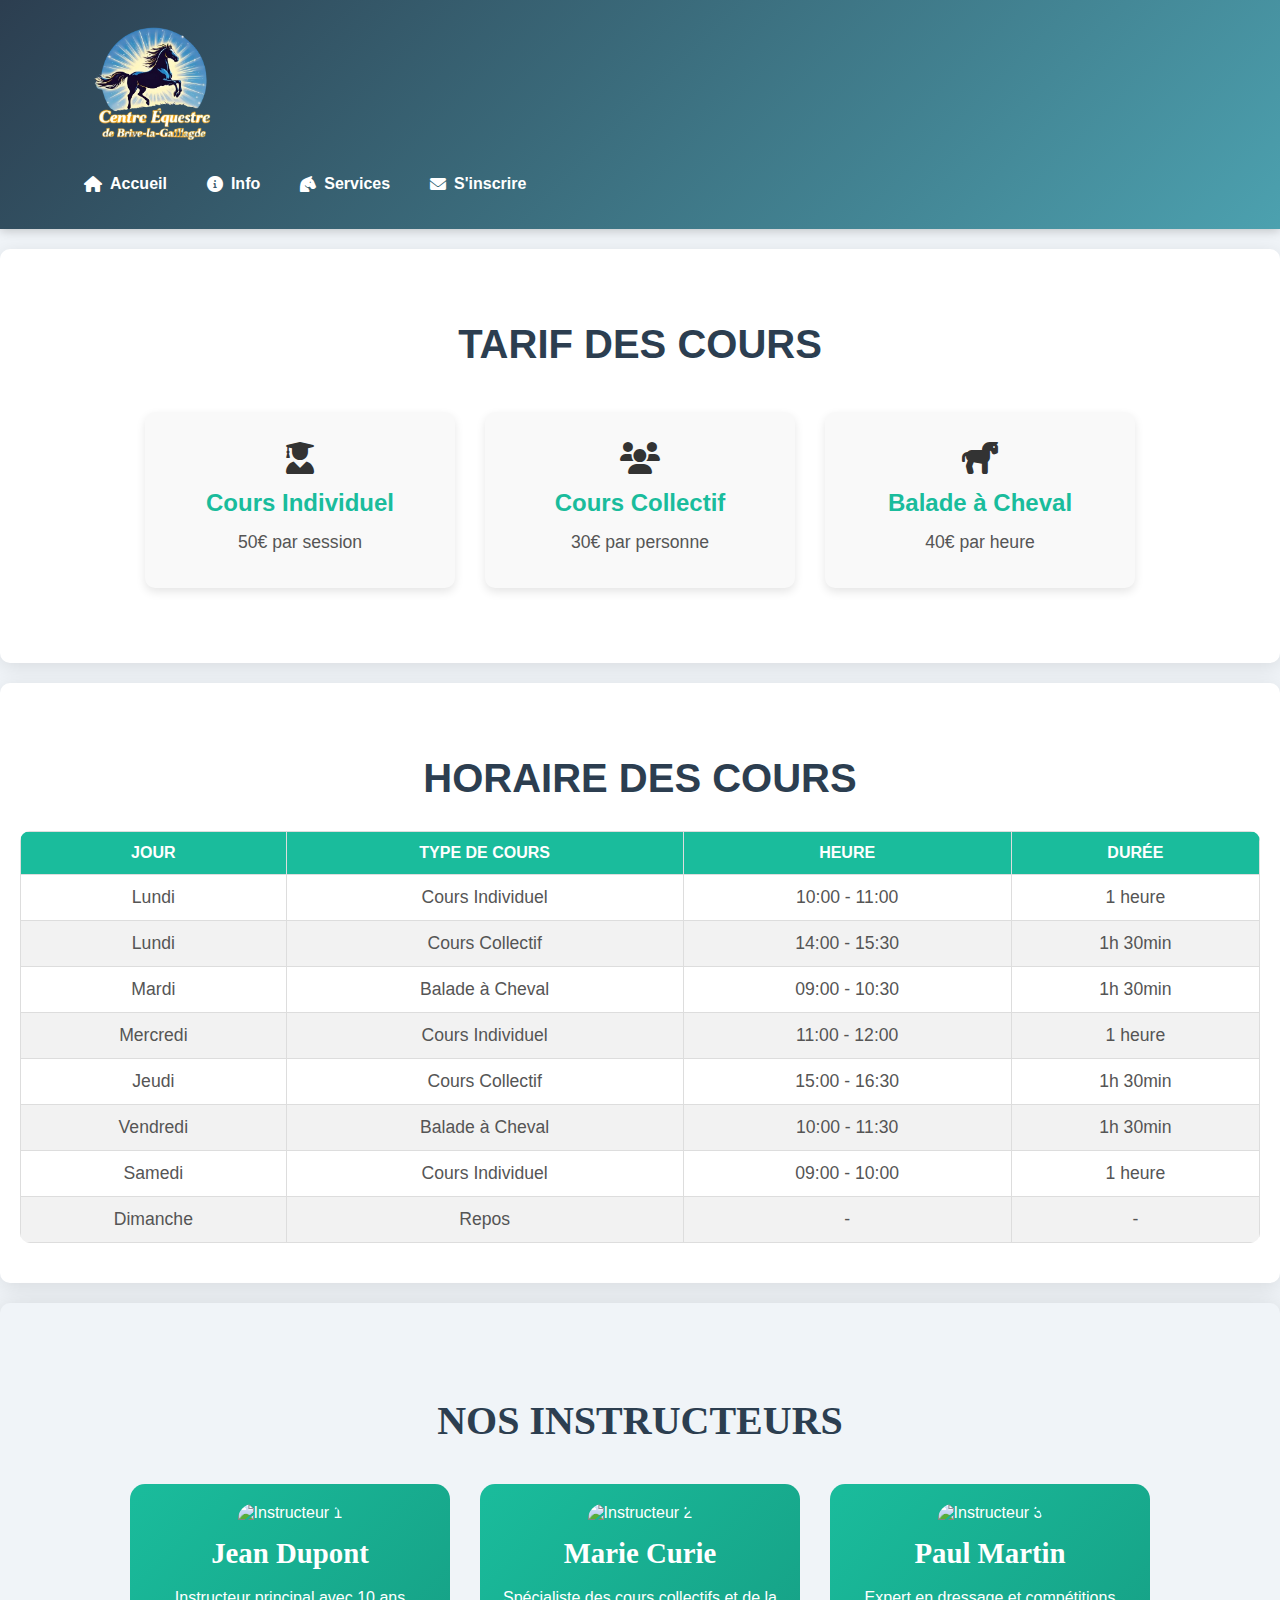
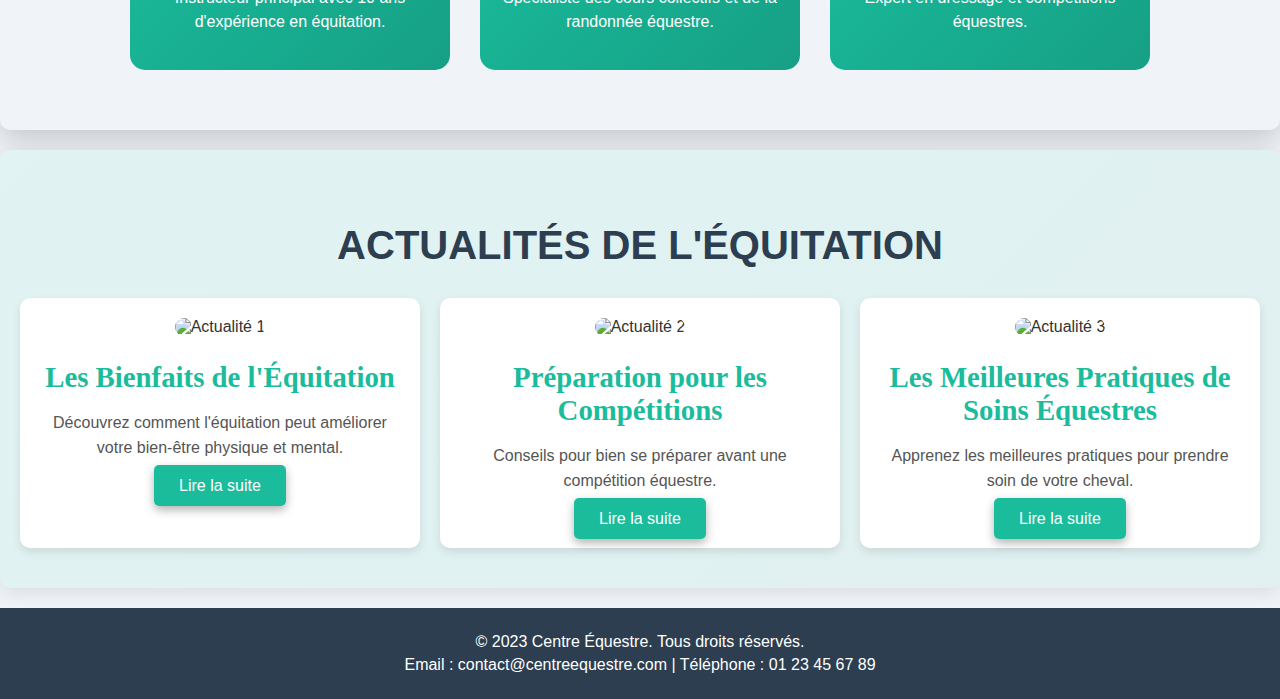
==== pages-front/info/info.html @ 0298dc66 "Add files via upload" ====
<!DOCTYPE html>
<html lang="fr">
<head>
    <meta charset="UTF-8">
    <meta name="viewport" content="width=device-width, initial-scale=1.0">
    <title>Informations - Centre Équestre</title>
    <link rel="stylesheet" href="../../css/style-front.css">
    <link rel="stylesheet" href="https://cdnjs.cloudflare.com/ajax/libs/font-awesome/6.0.0-beta3/css/all.min.css">
</head>
<body>
    <header>
        <div class="container">
            <img src="../images-front/93863d47-8a92-4b31-b3c8-8f9891f6792a-removebg-preview.png" alt="Logo du Centre Équestre" class="logo">
            <nav>
                <ul>
                    <li><a href="../../index.html"><i class="fas fa-home"></i> Accueil</a></li>
                    <li><a href="info.html"><i class="fas fa-info-circle"></i> Info</a></li>
                    <li><a href="../pages/services.html"><i class="fas fa-horse-head"></i> Services</a></li>
                    <li><a href="../s'inscrire.html"><i class="fas fa-envelope"></i> S'inscrire</a></li>
                </ul>
            </nav>
        </div>
    </header>

    <main>
        

        <section class="pricing">
            <h2>Tarif des Cours</h2>
            <div class="pricing-table">
                <div class="pricing-item">
                    <i class="fas fa-user-graduate fa-2x"></i>
                    <h4>Cours Individuel</h4>
                    <p>50€ par session</p>
                </div>
                <div class="pricing-item">
                    <i class="fas fa-users fa-2x"></i>
                    <h4>Cours Collectif</h4>
                    <p>30€ par personne</p>
                </div>
                <div class="pricing-item">
                    <i class="fas fa-horse fa-2x"></i>
                    <h4>Balade à Cheval</h4>
                    <p>40€ par heure</p>
                </div>
            </div>
        </section>

        <section class="schedule">
            <h2>Horaire des Cours</h2>
            <table class="schedule-table">
                <thead>
                    <tr>
                        <th>Jour</th>
                        <th>Type de Cours</th>
                        <th>Heure</th>
                        <th>Durée</th>
                    </tr>
                </thead>
                <tbody>
                    <tr>
                        <td>Lundi</td>
                        <td>Cours Individuel</td>
                        <td>10:00 - 11:00</td>
                        <td>1 heure</td>
                    </tr>
                    <tr>
                        <td>Lundi</td>
                        <td>Cours Collectif</td>
                        <td>14:00 - 15:30</td>
                        <td>1h 30min</td>
                    </tr>
                    <tr>
                        <td>Mardi</td>
                        <td>Balade à Cheval</td>
                        <td>09:00 - 10:30</td>
                        <td>1h 30min</td>
                    </tr>
                    <tr>
                        <td>Mercredi</td>
                        <td>Cours Individuel</td>
                        <td>11:00 - 12:00</td>
                        <td>1 heure</td>
                    </tr>
                    <tr>
                        <td>Jeudi</td>
                        <td>Cours Collectif</td>
                        <td>15:00 - 16:30</td>
                        <td>1h 30min</td>
                    </tr>
                    <tr>
                        <td>Vendredi</td>
                        <td>Balade à Cheval</td>
                        <td>10:00 - 11:30</td>
                        <td>1h 30min</td>
                    </tr>
                    <tr>
                        <td>Samedi</td>
                        <td>Cours Individuel</td>
                        <td>09:00 - 10:00</td>
                        <td>1 heure</td>
                    </tr>
                    <tr>
                        <td>Dimanche</td>
                        <td>Repos</td>
                        <td>-</td>
                        <td>-</td>
                    </tr>
                </tbody>
            </table>
        </section>

        <section class="instructors">
            <h2>Nos Instructeurs</h2>
            <div class="instructor-cards">
                <div class="instructor-card">
                    <img src="../images-front/instructeur1.jpg" alt="Instructeur 1" class="instructor-image">
                    <h3>Jean Dupont</h3>
                    <p>Instructeur principal avec 10 ans d'expérience en équitation.</p>
                </div>
                <div class="instructor-card">
                    <img src="../images-front/instructeur2.jpg" alt="Instructeur 2" class="instructor-image">
                    <h3>Marie Curie</h3>
                    <p>Spécialiste des cours collectifs et de la randonnée équestre.</p>
                </div>
                <div class="instructor-card">
                    <img src="../images-front/instructeur3.jpg" alt="Instructeur 3" class="instructor-image">
                    <h3>Paul Martin</h3>
                    <p>Expert en dressage et compétitions équestres.</p>
                </div>
            </div>
        </section>

        <section class="blog">
            <h2>Actualités de l'Équitation</h2>
            <div class="blog-posts">
                <div class="blog-post">
                    <img src="../images-front/blog1.jpg" alt="Actualité 1" class="blog-image">
                    <h3>Les Bienfaits de l'Équitation</h3>
                    <p>Découvrez comment l'équitation peut améliorer votre bien-être physique et mental.</p>
                    <a href="#" class="btn">Lire la suite</a>
                </div>
                <div class="blog-post">
                    <img src="../images-front/blog2.jpg" alt="Actualité 2" class="blog-image">
                    <h3>Préparation pour les Compétitions</h3>
                    <p>Conseils pour bien se préparer avant une compétition équestre.</p>
                    <a href="#" class="btn">Lire la suite</a>
                </div>
                <div class="blog-post">
                    <img src="../images-front/blog3.jpg" alt="Actualité 3" class="blog-image">
                    <h3>Les Meilleures Pratiques de Soins Équestres</h3>
                    <p>Apprenez les meilleures pratiques pour prendre soin de votre cheval.</p>
                    <a href="#" class="btn">Lire la suite</a>
                </div>
            </div>
        </section>

    </main>

    <footer>
        <div class="container">
            <p>&copy; 2023 Centre Équestre. Tous droits réservés.</p>
            <p>Email : contact@centreequestre.com | Téléphone : 01 23 45 67 89</p>
        </div>
    </footer>
</body>
</html>
---- css/style-front.css ----
/* Style général */
body {
    font-family: 'Arial', sans-serif;
    margin: 0;
    padding: 0;
    background-color: #f0f4f8;
    color: #333;
    transition: background-color 0.3s ease;
}

.container {
    width: 90%;
    max-width: 1200px;
    margin: 0 auto;
}

/* En-tête */
header {
    background: linear-gradient(135deg, #2c3e50, #4ca1af);
    color: white;
    padding: 20px 0;
    box-shadow: 0 2px 10px rgba(0, 0, 0, 0.2);
    transition: background 0.3s ease;
}

.header-content {
    display: flex;
    justify-content: space-between;
    align-items: center;
}

.logo {
    width: 180px;
    transition: transform 0.3s;
}

.logo:hover {
    transform: scale(1.1);
}

nav ul {
    list-style: none;
    padding: 0;
    display: flex;
}

nav ul li {
    margin: 0 20px;
}

nav ul li a {
    color: white;
    text-decoration: none;
    font-weight: bold;
    transition: color 0.3s, transform 0.3s;
    display: flex;
    align-items: center;
}

nav ul li a i {
    margin-right: 8px;
}

nav ul li a:hover {
    color: #1abc9c;
    transform: scale(1.05);
}

/* Section Héros */
.hero {
    background: linear-gradient(135deg, rgba(44, 62, 80, 0.8), rgba(76, 160, 175, 0.8)), url('images/cheval1.jpg') no-repeat center center/cover;
    color: white;
    text-align: center;
    padding: 150px 20px;
    position: relative;
    border-bottom: 5px solid #1abc9c;
    animation: fadeIn 1s;
    overflow: hidden;
}

.hero-content {
    background: rgba(0, 0, 0, 0.7);
    padding: 40px;
    border-radius: 10px;
    max-width: 800px;
    margin: 0 auto;
    box-shadow: 0 4px 20px rgba(0, 0, 0, 0.5);
    position: relative;
    z-index: 1;
    transition: transform 0.3s;
}

.hero-content:hover {
    transform: scale(1.05);
}

.hero h1 {
    font-size: 4em;
    margin: 0 0 20px;
    animation: slideIn 0.5s;
    text-shadow: 2px 2px 4px rgba(0, 0, 0, 0.7);
    transition: color 0.3s;
}

.hero h1:hover {
    color: #ffeb3b;
}

.hero p {
    font-size: 1.5em;
    margin: 10px 0 20px;
    line-height: 1.6;
    text-shadow: 1px 1px 3px rgba(0, 0, 0, 0.5);
    transition: color 0.3s;
}

.hero p:hover {
    color: #ffeb3b;
}

.btn {
    background: #ffeb3b;
    color: #333;
    padding: 12px 25px;
    text-decoration: none;
    border-radius: 5px;
    transition: background 0.3s, transform 0.3s;
    font-size: 1.2em;
    box-shadow: 0 4px 10px rgba(0, 0, 0, 0.3);
}

.btn:hover {
    background: #fdd835;
    transform: scale(1.05);
    box-shadow: 0 6px 15px rgba(0, 0, 0, 0.4);
}

/* Section des fonctionnalités */
.features {
    padding: 60px 20px;
    text-align: center;
    background-color: #ffffff;
    border-radius: 10px;
    box-shadow: 0 4px 20px rgba(0, 0, 0, 0.1);
    margin: 20px 0;
    transition: transform 0.3s;
}

.features:hover {
    transform: scale(1.02);
}

.features h2 {
    margin-bottom: 30px;
    font-size: 2.5em;
    color: #2c3e50;
    text-transform: uppercase;
}

.feature {
    background: #f1f1f1;
    border-radius: 10px;
    padding: 30px;
    margin: 15px;
    box-shadow: 0 4px 20px rgba(0, 0, 0, 0.1);
    display: inline-block;
    width: calc(33% - 40px);
    transition: transform 0.3s, box-shadow 0.3s, background-color 0.3s;
    position: relative;
}

.feature i {
    color: #1abc9c;
    margin-bottom: 15px;
    font-size: 3em;
}

.feature:hover {
    transform: translateY(-10px);
    box-shadow: 0 8px 30px rgba(0, 0, 0, 0.2);
    background-color: #e0f7fa;
}

.feature h3 {
    margin-top: 0;
    color: #1abc9c;
    transition: color 0.3s;
}

.feature:hover h3 {
    color: #00796b;
}

.feature p {
    margin: 10px 0 0;
    color: #555;
    font-size: 1.1em;
    transition: color 0.3s;
}

.feature:hover p {
    color: #333;
}

/* Section des témoignages */
.testimonials {
    background: #e9f1f7;
    padding: 60px 20px;
    text-align: center;
}

.testimonials h2 {
    margin-bottom: 30px;
    font-size: 2.5em;
}

.testimonial {
    margin: 20px 0;
    font-style: italic;
    transition: transform 0.3s;
}

.testimonial:hover {
    transform: scale(1.05);
}

/* Section galerie */
.gallery {
    padding: 60px 20px; /* Espacement autour de la section */
    background-color: #f0e5d8; /* Fond beige clair pour la section */
    border-radius: 15px; /* Coins arrondis */
    box-shadow: 0 8px 30px rgba(0, 0, 0, 0.3); /* Ombre plus marquée pour donner de la profondeur */
    margin: 20px 0; /* Marge en haut et en bas */
    text-align: center; /* Centrer le texte */
    position: relative; /* Position relative pour les éléments internes */
    overflow: hidden; /* Pour masquer les débordements */
}

.gallery h2 {
    margin-bottom: 30px; /* Espacement sous le titre */
    font-size: 3em; /* Taille du titre */
    color: #8e4b3a; /* Couleur du titre */
    text-transform: uppercase; /* Mettre en majuscules */
    font-family: 'Georgia', serif; /* Police serif pour un style élégant */
    position: relative; /* Position relative pour l'animation */
    z-index: 1; /* Placer le titre au-dessus de l'élément de fond */
    text-shadow: 2px 2px 4px rgba(0, 0, 0, 0.2); /* Ombre pour le texte */
}

.gallery-container {
    display: grid; /* Utiliser une grille pour aligner les images */
    grid-template-columns: repeat(auto-fill, minmax(250px, 1fr)); /* Grille responsive */
    gap: 20px; /* Espacement entre les images */
    z-index: 1; /* Placer les images au-dessus de l'élément de fond */
}

.gallery-item {
    position: relative; /* Position relative pour les éléments internes */
    overflow: hidden; /* Pour masquer les débordements */
    border-radius: 10px; /* Coins arrondis */
    transition: transform 0.3s, box-shadow 0.3s; /* Transition pour l'effet de survol */
}

.gallery-item img {
    width: 100%; /* Largeur de l'image */
    height: auto; /* Hauteur automatique pour garder les proportions */
    border-radius: 10px; /* Coins arrondis pour l'image */
    transition: transform 0.3s; /* Transition pour l'effet de survol */
}

.gallery-item:hover {
    transform: scale(1.05); /* Effet de zoom au survol */
    box-shadow: 0 8px 30px rgba(0, 0, 0, 0.3); /* Ombre plus marquée au survol */
}

.gallery-item:hover img {
    transform: scale(1.1); /* Légère augmentation de la taille de l'image au survol */
}

/* Ajout d'un effet de filtre sur les images */
.gallery-item::before {
    content: ''; /* Créer un élément avant */
    position: absolute; /* Positionner l'élément */
    top: 0; /* Alignement en haut */
    left: 0; /* Alignement à gauche */
    right: 0; /* Alignement à droite */
    bottom: 0; /* Alignement en bas */
    background: rgba(142, 75, 58, 0.5); /* Couleur semi-transparente pour un effet de filtre */
    opacity: 0; /* Opacité initiale */
    transition: opacity 0.3s; /* Transition pour l'effet de survol */
}

.gallery-item:hover::before {
    opacity: 1; /* Rendre l'élément visible au survol */
}

/* Pied de page */
footer {
    background: #2c3e50;
    color: white;
    text-align: center;
    padding: 15px 0;
    position: relative;
    bottom: 0;
    width: 100%;
}

footer p {
    margin: 5px 0; /* Espacement autour des paragraphes */
}

/* Animations */
@keyframes fadeIn {
    from {
        opacity: 0;
    }
    to {
        opacity: 1;
    }
}

@keyframes slideIn {
    from {
        transform: translateY(-20px);
        opacity: 0;
    }
    to {
        transform: translateY(0);
        opacity: 1;
    }
}

/* Section À Propos de Nous */
.about {
    background-color: #ffffff; /* Fond blanc pour la section */
    padding: 60px 20px; /* Espacement autour de la section */
    border-radius: 10px; /* Coins arrondis */
    box-shadow: 0 4px 20px rgba(0, 0, 0, 0.1); /* Ombre pour donner de la profondeur */
    text-align: center; /* Centrer le texte */
    margin: 20px 0; /* Marge en haut et en bas */
}

.about h2 {
    margin-bottom: 20px; /* Espacement sous le titre */
    font-size: 2.5em; /* Taille du titre */
    color: #2c3e50; /* Couleur du titre */
}

.about p {
    font-size: 1.2em; /* Taille de la police pour le texte */
    line-height: 1.6; /* Hauteur de ligne pour une meilleure lisibilité */
    color: #555; /* Couleur du texte */
    max-width: 800px; /* Largeur maximale pour le texte */
    margin: 0 auto; /* Centrer le texte */
}

/* Section Notre Équipe */
.team {
    padding: 60px 20px; /* Espacement autour de la section */
    background-color: #ffffff; /* Fond blanc pour la section */
    border-radius: 10px; /* Coins arrondis */
    box-shadow: 0 4px 20px rgba(0, 0, 0, 0.1); /* Ombre pour donner de la profondeur */
    margin: 20px 0; /* Marge en haut et en bas */
}

.team h2 {
    margin-bottom: 30px; /* Espacement sous le titre */
    font-size: 2.5em; /* Taille du titre */
    color: #2c3e50; /* Couleur du titre */
    text-align: center; /* Centrer le titre */
}

.team-container {
    display: flex; /* Utiliser flexbox pour aligner les membres de l'équipe */
    justify-content: center; /* Centrer les membres */
    flex-wrap: wrap; /* Permettre aux éléments de passer à la ligne */
}

.team-member {
    background: #f9f9f9; /* Fond gris clair pour chaque membre */
    border-radius: 10px; /* Coins arrondis */
    padding: 20px; /* Espacement interne */
    margin: 15px; /* Marge entre les membres */
    box-shadow: 0 4px 10px rgba(0, 0, 0, 0.1); /* Ombre pour donner de la profondeur */
    width: 250px; /* Largeur fixe pour les membres */
    text-align: center; /* Centrer le texte */
    transition: transform 0.3s, box-shadow 0.3s; /* Transition pour l'effet de survol */
    position: relative; /* Position relative pour l'animation */
}

.team-member:hover {
    transform: translateY(-5px); /* Effet de levée au survol */
    box-shadow: 0 6px 20px rgba(0, 0, 0, 0.2); /* Ombre plus marquée au survol */
}

.team-member img {
    border-radius: 50%; /* Rendre l'image ronde */
    width: 100px; /* Largeur de l'image */
    height: 100px; /* Hauteur de l'image */
    object-fit: cover; /* Couvrir l'espace sans déformer l'image */
    margin-bottom: 15px; /* Espacement sous l'image */
}

.team-member h3 {
    color: #1abc9c; /* Couleur du nom */
    margin: 10px 0; /* Espacement autour du nom */
}

.team-member p {
    color: #555; /* Couleur du texte */
    font-size: 1em; /* Taille du texte */
}

/* Animation pour l'apparition des membres de l'équipe */
@keyframes fadeIn {
    from {
        opacity: 0;
        transform: translateY(20px);
    }
    to {
        opacity: 1;
        transform: translateY(0);
    }
}

.team-member {
    animation: fadeIn 0.5s ease forwards; /* Animation d'apparition */
}

/* Ajout d'une section pour les compétences */
.team-member .skills {
    margin-top: 10px; /* Espacement au-dessus des compétences */
    font-size: 0.9em; /* Taille de la police pour les compétences */
    color: #ffffff; /* Couleur des compétences */
    background: rgba(0, 0, 0, 0.5); /* Fond semi-transparent */
    padding: 10px; /* Espacement interne */
    border-radius: 5px; /* Coins arrondis */
    display: flex; /* Utiliser flexbox pour aligner les compétences */
    justify-content: center; /* Centrer les compétences */
    flex-wrap: wrap; /* Permettre aux compétences de passer à la ligne */
}

.skill {
    background: #1abc9c; /* Couleur de fond pour chaque compétence */
    color: white; /* Couleur du texte */
    border-radius: 5px; /* Coins arrondis */
    padding: 5px 10px; /* Espacement interne */
    margin: 5px; /* Marge entre les compétences */
    font-size: 0.8em; /* Taille de la police pour les compétences */
    transition: transform 0.3s; /* Transition pour l'effet de survol */
}

.skill:hover {
    transform: scale(1.1); /* Effet de zoom au survol des compétences */
}

/* Section Informations */
.info {
    padding: 40px 20px; /* Espacement autour de la section */
    background-color: #ffffff; /* Fond blanc pour la section */
    border-radius: 10px; /* Coins arrondis */
    box-shadow: 0 4px 20px rgba(0, 0, 0, 0.1); /* Ombre pour donner de la profondeur */
    margin: 20px 0; /* Marge en haut et en bas */
    text-align: left; /* Alignement à gauche pour le texte */
    transition: transform 0.3s; /* Transition pour l'effet de survol */
}

.info:hover {
    transform: scale(1.02); /* Légère augmentation de la taille au survol */
}

.info h2 {
    margin-bottom: 20px; /* Espacement sous le titre */
    font-size: 2.5em; /* Taille du titre */
    color: #2c3e50; /* Couleur du titre */
    text-transform: uppercase; /* Mettre en majuscules */
    position: relative; /* Position relative pour l'animation */
    animation: fadeIn 0.5s ease; /* Animation d'apparition */
}

.info p {
    margin-bottom: 15px; /* Espacement sous chaque paragraphe */
    line-height: 1.6; /* Hauteur de ligne pour une meilleure lisibilité */
    color: #555; /* Couleur du texte */
    transition: color 0.3s; /* Transition pour la couleur */
}

.info p:hover {
    color: #1abc9c; /* Changer la couleur du texte au survol */
}

.info ul {
    list-style-type: disc; /* Type de liste */
    padding-left: 20px; /* Espacement à gauche */
}

.info ul li {
    margin-bottom: 10px; /* Espacement sous chaque élément de la liste */
    transition: transform 0.3s; /* Transition pour l'effet de survol */
}

.info ul li:hover {
    transform: translateX(5px); /* Légère translation à droite au survol */
}

/* Animation pour l'apparition des éléments */
@keyframes fadeIn {
    from {
        opacity: 0;
        transform: translateY(20px);
    }
    to {
        opacity: 1;
        transform: translateY(0);
    }
}

/* Liste des services */
.info ul {
    list-style-type: disc; /* Style de liste */
    margin-left: 20px; /* Marge à gauche pour la liste */
}

.info ul li {
    margin: 10px 0; /* Espacement entre les éléments de la liste */
    font-size: 1.1em; /* Taille du texte */
    color: #333; /* Couleur du texte */
}

.info blockquote {
    background: #f9f9f9; /* Fond gris clair pour les citations */
    border-left: 5px solid #1abc9c; /* Bordure à gauche */
    padding: 10px 20px; /* Espacement interne */
    margin: 20px 0; /* Marge autour des citations */
    font-style: italic; /* Italique pour les citations */
    color: #666; /* Couleur du texte des citations */
}

.pricing-table {
    display: flex; /* Utiliser flexbox pour aligner les éléments */
    justify-content: center; /* Centrer les éléments */
    flex-wrap: wrap; /* Permettre aux éléments de passer à la ligne */
    margin: 20px 0; /* Marge autour de la table de prix */
}

.pricing-item {
    background: #f1f1f1; /* Fond gris clair pour chaque élément */
    border-radius: 10px; /* Coins arrondis */
    padding: 20px; /* Espacement interne */
    margin: 15px; /* Marge entre les éléments */
    box-shadow: 0 4px 10px rgba(0, 0, 0, 0.1); /* Ombre pour donner de la profondeur */
    width: 250px; /* Largeur fixe pour les éléments */
    text-align: center; /* Centrer le texte */
    transition: transform 0.3s; /* Transition pour l'effet de survol */
}

.pricing-item:hover {
    transform: translateY(-5px); /* Effet de levée au survol */
}

.pricing-item h4 {
    margin: 0; /* Pas de marge pour le titre */
    color: #2c3e50; /* Couleur du titre */
}

.pricing-item p {
    margin: 5px 0; /* Espacement autour des paragraphes */
    color: #555; /* Couleur du texte */
}

/* Styles pour le carrousel */
.carousel {
    position: relative;
    max-width: 100%; /* Largeur maximale */
    margin: 0 auto; /* Centrer le carrousel */
    overflow: hidden; /* Cacher les débordements */
    border-radius: 10px; /* Coins arrondis pour le carrousel */
    box-shadow: 0 4px 20px rgba(0, 0, 0, 0.2); /* Ombre pour donner de la profondeur */
    transition: box-shadow 0.3s; /* Transition pour l'ombre */
    height: 500px; /* Hauteur augmentée pour le carrousel */
}

.carousel:hover {
    box-shadow: 0 8px 30px rgba(0, 0, 0, 0.4); /* Ombre plus marquée au survol */
}

.carousel-images {
    display: flex; /* Utiliser flexbox pour aligner les images */
    transition: transform 0.5s ease; /* Transition pour le mouvement */
}

.carousel-image {
    min-width: 100%; /* Chaque image prend toute la largeur du carrousel */
    height: 100%; /* Hauteur fixe pour les images */
    object-fit: cover; /* Couvrir l'espace sans déformer l'image */
    border-radius: 10px; /* Coins arrondis pour les images */
    filter: brightness(0.9); /* Légère réduction de la luminosité */
    transition: filter 0.3s; /* Transition pour l'effet de survol */
}

.carousel-image:hover {
    filter: brightness(1); /* Rendre l'image plus lumineuse au survol */
}

.carousel-button {
    position: absolute; /* Positionner les boutons */
    top: 50%; /* Centrer verticalement */
    transform: translateY(-50%); /* Ajuster la position */
    background-color: rgba(255, 255, 255, 0.8); /* Fond semi-transparent */
    border: none; /* Pas de bordure */
    padding: 10px; /* Espacement interne */
    cursor: pointer; /* Curseur pointer */
    border-radius: 5px; /* Coins arrondis */
    box-shadow: 0 2px 5px rgba(0, 0, 0, 0.2); /* Ombre pour donner de la profondeur */
    transition: background-color 0.3s, transform 0.3s; /* Transition pour le survol */
}

.carousel-button:hover {
    background-color: rgba(255, 255, 255, 1); /* Changer le fond au survol */
    transform: scale(1.1); /* Agrandir le bouton au survol */
}

.prev {
    left: 10px; /* Positionner à gauche */
}

.next {
    right: 10px; /* Positionner à droite */
}

/* Styles pour la section des types de cours */
.types-cours {
    padding: 60px 20px; /* Espacement autour de la section */
    background-color: #ffffff; /* Fond blanc pour la section */
    border-radius: 10px; /* Coins arrondis */
    box-shadow: 0 4px 20px rgba(0, 0, 0, 0.1); /* Ombre pour donner de la profondeur */
    margin: 20px 0; /* Marge en haut et en bas */
}

.types-cours h3 {
    margin-top: 0; /* Pas d'espacement au-dessus du sous-titre */
    font-size: 2.5em; /* Taille des sous-titres */
    color: #2c3e50; /* Couleur des sous-titres */
    text-align: center; /* Centrer le sous-titre */
    text-transform: uppercase; /* Mettre en majuscules */
    margin-bottom: 30px; /* Espacement sous le sous-titre */
}

.types-cours p {
    text-align: center; /* Centrer le texte */
    font-size: 1.2em; /* Taille du texte */
    color: #555; /* Couleur du texte */
    margin-bottom: 30px; /* Espacement sous le paragraphe */
}

.types-cours ul {
    display: grid; /* Utiliser une grille pour les éléments */
    grid-template-columns: repeat(auto-fill, minmax(300px, 1fr)); /* Grille responsive */
    list-style-type: none; /* Pas de puces pour la liste */
    padding: 0; /* Pas de padding */
    gap: 20px; /* Espacement entre les éléments */
}

.types-cours li {
    background: #1abc9c; /* Couleur de fond pour chaque élément */
    color: white; /* Couleur du texte */
    border-radius: 10px; /* Coins arrondis */
    padding: 20px; /* Espacement interne */
    box-shadow: 0 4px 15px rgba(0, 0, 0, 0.2); /* Ombre pour donner de la profondeur */
    transition: transform 0.3s, box-shadow 0.3s; /* Transition pour l'effet de survol */
    text-align: center; /* Centrer le texte */
    position: relative; /* Position relative pour les éléments enfants */
    overflow: hidden; /* Pour cacher les éléments qui débordent */
}

.types-cours li:hover {
    transform: translateY(-5px); /* Effet de levée au survol */
    box-shadow: 0 6px 25px rgba(0, 0, 0, 0.3); /* Ombre plus marquée au survol */
}

.types-cours li::before {
    content: ''; /* Ajout d'un pseudo-élément pour l'icône */
    position: absolute; /* Positionner l'icône */
    top: 20px; /* Positionner au-dessus de l'élément */
    left: 50%; /* Centrer horizontalement */
    transform: translateX(-50%); /* Ajuster la position */
    width: 60px; /* Largeur de l'ic��ne */
    height: 60px; /* Hauteur de l'icône */
    background: url('path/to/icon.png') no-repeat center center; /* Remplacer par l'URL de l'icône */
    background-size: contain; /* Ajuster la taille de l'icône */
}

.types-cours strong {
    font-size: 1.8em; /* Taille du texte fort */
    display: block; /* Afficher en bloc pour un espacement */
    margin-bottom: 10px; /* Espacement sous le titre */
}

.types-cours li p {
    margin: 10px 0 0; /* Espacement autour des paragraphes */
    color: #f9f9f9; /* Couleur du texte */
    font-size: 1.1em; /* Taille du texte */
}

/* Animation pour les éléments de la liste */
@keyframes fadeIn {
    from {
        opacity: 0;
        transform: translateY(20px);
    }
    to {
        opacity: 1;
        transform: translateY(0);
    }
}

.types-cours li {
    animation: fadeIn 0.5s ease forwards; /* Animation d'apparition */
}

/* Footer */
footer {
    background-color: #2c3e50; /* Couleur de fond du footer */
    color: white; /* Couleur du texte */
    text-align: center; /* Centrer le texte */
    padding: 20px 0; /* Espacement interne */
    margin-top: 20px; /* Marge en haut */
}

footer p {
    margin: 5px 0; /* Espacement autour des paragraphes */
}

/* Section Tarif des Cours */
.pricing {
    background-color: #ffffff; /* Fond blanc pour la section */
    padding: 40px 20px; /* Espacement autour de la section */
    border-radius: 10px; /* Coins arrondis */
    box-shadow: 0 4px 20px rgba(0, 0, 0, 0.1); /* Ombre pour donner de la profondeur */
    margin: 20px 0; /* Marge en haut et en bas */
    text-align: center; /* Centrer le texte */
    animation: fadeIn 0.5s ease; /* Animation d'apparition */
}

.pricing h2 {
    margin-bottom: 30px; /* Espacement sous le titre */
    font-size: 2.5em; /* Taille du titre */
    color: #2c3e50; /* Couleur du titre */
    text-transform: uppercase; /* Mettre en majuscules */
}

.pricing-table {
    display: flex; /* Utiliser flexbox pour aligner les éléments */
    justify-content: center; /* Centrer les éléments */
    flex-wrap: wrap; /* Permettre aux éléments de passer à la ligne */
}

.pricing-item {
    background: #f9f9f9; /* Fond gris clair pour chaque élément */
    border-radius: 10px; /* Coins arrondis */
    padding: 30px; /* Espacement interne */
    margin: 15px; /* Marge entre les éléments */
    box-shadow: 0 4px 10px rgba(0, 0, 0, 0.1); /* Ombre pour donner de la profondeur */
    width: 250px; /* Largeur fixe pour les éléments */
    text-align: center; /* Centrer le texte */
    transition: transform 0.3s, box-shadow 0.3s, background-color 0.3s; /* Transition pour l'effet de survol */
    position: relative; /* Position relative pour l'animation */
}

.pricing-item:hover {
    transform: translateY(-5px); /* Effet de levée au survol */
    box-shadow: 0 6px 20px rgba(0, 0, 0, 0.2); /* Ombre plus marquée au survol */
    background-color: #e0f7fa; /* Changer la couleur de fond au survol */
}

.pricing-item h4 {
    margin: 15px 0; /* Espacement autour du titre */
    color: #1abc9c; /* Couleur du titre */
    font-size: 1.5em; /* Taille du titre */
    transition: color 0.3s; /* Transition pour la couleur */
}

.pricing-item:hover h4 {
    color: #00796b; /* Changer la couleur du titre au survol */
}

.pricing-item p {
    margin: 5px 0; /* Espacement autour des paragraphes */
    color: #555; /* Couleur du texte */
    font-size: 1.1em; /* Taille du texte */
}

/* Animation pour la section de tarification */
@keyframes fadeIn {
    from {
        opacity: 0;
        transform: translateY(20px);
    }
    to {
        opacity: 1;
        transform: translateY(0);
    }
}

/* Section Horaire des Cours */
.schedule {
    padding: 40px 20px; /* Espacement autour de la section */
    background-color: #ffffff; /* Fond blanc pour la section */
    border-radius: 10px; /* Coins arrondis */
    box-shadow: 0 4px 20px rgba(0, 0, 0, 0.1); /* Ombre pour donner de la profondeur */
    margin: 20px 0; /* Marge en haut et en bas */
    text-align: center; /* Centrer le texte */
}

.schedule h2 {
    margin-bottom: 30px; /* Espacement sous le titre */
    font-size: 2.5em; /* Taille du titre */
    color: #2c3e50; /* Couleur du titre */
    text-transform: uppercase; /* Mettre en majuscules */
}

.schedule-table {
    width: 100%; /* Largeur de la table */
    border-collapse: collapse; /* Fusionner les bordures */
    margin: 0 auto; /* Centrer la table */
    border-radius: 10px; /* Coins arrondis pour la table */
    overflow: hidden; /* Pour masquer les coins arrondis */
}

.schedule-table th, .schedule-table td {
    border: 1px solid #ddd; /* Bordure des cellules */
    padding: 12px; /* Espacement interne */
    text-align: center; /* Centrer le texte */
    transition: background-color 0.3s; /* Transition pour la couleur de fond */
}

.schedule-table th {
    background-color: #1abc9c; /* Couleur de fond des en-têtes */
    color: white; /* Couleur du texte des en-têtes */
    font-weight: bold; /* Mettre en gras */
    text-transform: uppercase; /* Mettre en majuscules */
}

.schedule-table tr:nth-child(even) {
    background-color: #f2f2f2; /* Fond gris clair pour les lignes paires */
}

.schedule-table tr:hover {
    background-color: #e0f7fa; /* Changer la couleur de fond au survol */
    transform: scale(1.02); /* Légère augmentation de la taille au survol */
    transition: transform 0.3s; /* Transition pour l'effet de survol */
}

.schedule-table td {
    color: #555; /* Couleur du texte */
    font-size: 1.1em; /* Taille du texte */
}

/* Animation pour l'apparition de la table */
.schedule-table {
    animation: fadeIn 0.5s ease; /* Animation d'apparition */
}

@keyframes fadeIn {
    from {
        opacity: 0;
        transform: translateY(20px);
    }
    to {
        opacity: 1;
        transform: translateY(0);
    }
}

/* Section Instructeurs */
.instructors {
    padding: 60px 20px; /* Espacement autour de la section */
    background-color: #f0f4f8; /* Fond clair pour la section */
    border-radius: 10px; /* Coins arrondis */
    box-shadow: 0 8px 30px rgba(0, 0, 0, 0.2); /* Ombre plus marquée pour donner de la profondeur */
    margin: 20px 0; /* Marge en haut et en bas */
    text-align: center; /* Centrer le texte */
    position: relative; /* Position relative pour les éléments internes */
}

.instructors h2 {
    margin-bottom: 40px; /* Espacement sous le titre */
    font-size: 2.5em; /* Taille du titre */
    color: #2c3e50; /* Couleur du titre */
    text-transform: uppercase; /* Mettre en majuscules */
    font-family: 'Georgia', serif; /* Police serif pour un style élégant */
    position: relative; /* Position relative pour l'animation */
    z-index: 1; /* Placer le titre au-dessus de l'élément de fond */
}

.instructor-cards {
    display: flex; /* Utiliser flexbox pour aligner les cartes */
    justify-content: center; /* Centrer les cartes */
    flex-wrap: wrap; /* Permettre aux cartes de passer à la ligne */
    gap: 30px; /* Espacement entre les cartes */
}

.instructor-card {
    background: linear-gradient(135deg, #1abc9c, #16a085); /* Dégradé de couleur pour chaque carte */
    border-radius: 15px; /* Coins arrondis */
    padding: 20px; /* Espacement interne */
    width: 280px; /* Largeur fixe pour les cartes */
    text-align: center; /* Centrer le texte */
    transition: transform 0.3s, box-shadow 0.3s; /* Transition pour l'effet de survol */
    position: relative; /* Position relative pour les éléments internes */
    overflow: hidden; /* Pour masquer les débordements */
    color: white; /* Couleur du texte */
}

.instructor-card:hover {
    transform: translateY(-10px); /* Effet de levée au survol */
    box-shadow: 0 10px 40px rgba(0, 0, 0, 0.3); /* Ombre plus marquée au survol */
}

.instructor-image {
    width: 100%; /* Largeur de l'image */
    height: 200px; /* Hauteur fixe pour l'image */
    object-fit: cover; /* Couvrir l'espace sans déformer l'image */
    border-radius: 15px 15px 0 0; /* Coins arrondis en haut */
    transition: transform 0.3s; /* Transition pour l'effet de survol */
}

.instructor-image:hover {
    transform: scale(1.1); /* Légère augmentation de la taille au survol */
}

.instructor-card h3 {
    margin: 15px 0; /* Espacement autour du nom */
    font-size: 1.8em; /* Taille du nom */
    font-family: 'Georgia', serif; /* Police serif pour un style élégant */
    transition: color 0.3s; /* Transition pour la couleur */
}

.instructor-card p {
    font-size: 1em; /* Taille du texte */
    line-height: 1.5; /* Hauteur de ligne pour une meilleure lisibilité */
    transition: color 0.3s; /* Transition pour la couleur */
}

.instructor-card:hover h3 {
    color: #ffeb3b; /* Changer la couleur du nom au survol */
}

.instructor-card:hover p {
    color: #ffffff; /* Changer la couleur du texte au survol */
}

/* Animation pour l'apparition des éléments */
@keyframes fadeIn {
    from {
        opacity: 0;
        transform: translateY(20px);
    }
    to {
        opacity: 1;
        transform: translateY(0);
    }
}

/* Section Blog */
.blog {
    padding: 40px 20px; /* Espacement autour de la section */
    background-color: #f7f9fc; /* Fond gris clair pour la section */
    border-radius: 10px; /* Coins arrondis */
    box-shadow: 0 4px 20px rgba(0, 0, 0, 0.1); /* Ombre pour donner de la profondeur */
    margin: 20px 0; /* Marge en haut et en bas */
    text-align: center; /* Centrer le texte */
    position: relative; /* Position relative pour les éléments internes */
}

.blog::before {
    content: ""; /* Créer un élément avant */
    position: absolute; /* Positionner l'élément */
    top: 0; /* Alignement en haut */
    left: 0; /* Alignement à gauche */
    right: 0; /* Alignement à droite */
    height: 100%; /* Hauteur de la section */
    background: linear-gradient(135deg, #1abc9c, #16a085); /* Dégradé de couleur */
    opacity: 0.1; /* Opacité pour un effet subtil */
    border-radius: 10px; /* Coins arrondis */
    z-index: 0; /* Envoyer l'élément en arrière-plan */
}

.blog h2 {
    margin-bottom: 30px; /* Espacement sous le titre */
    font-size: 2.5em; /* Taille du titre */
    color: #2c3e50; /* Couleur du titre */
    text-transform: uppercase; /* Mettre en majuscules */
    position: relative; /* Position relative pour l'animation */
    z-index: 1; /* Placer le titre au-dessus de l'élément de fond */
}

.blog-posts {
    display: grid; /* Utiliser une grille pour aligner les articles */
    grid-template-columns: repeat(auto-fill, minmax(300px, 1fr)); /* Grille responsive */
    gap: 20px; /* Espacement entre les articles */
    z-index: 1; /* Placer les articles au-dessus de l'élément de fond */
}

.blog-post {
    background: white; /* Fond blanc pour chaque article */
    border-radius: 10px; /* Coins arrondis */
    padding: 20px; /* Espacement interne */
    box-shadow: 0 4px 10px rgba(0, 0, 0, 0.1); /* Ombre pour donner de la profondeur */
    transition: transform 0.3s, box-shadow 0.3s; /* Transition pour l'effet de survol */
    position: relative; /* Position relative pour les éléments internes */
}

.blog-post:hover {
    transform: translateY(-5px); /* Effet de levée au survol */
    box-shadow: 0 6px 20px rgba(0, 0, 0, 0.2); /* Ombre plus marquée au survol */
}

.blog-image {
    width: 100%; /* Largeur de l'image */
    height: auto; /* Hauteur automatique pour garder les proportions */
    border-radius: 10px; /* Coins arrondis pour l'image */
    margin-bottom: 15px; /* Espacement sous l'image */
}

.blog-post h3 {
    margin: 10px 0; /* Espacement autour du titre */
    color: #1abc9c; /* Couleur du titre */
    font-family: 'Georgia', serif; /* Police serif pour un style de blog */
    font-size: 1.8em; /* Taille du titre */
}

.blog-post p {
    color: #555; /* Couleur du texte */
    font-size: 1em; /* Taille du texte */
    line-height: 1.6; /* Hauteur de ligne pour une meilleure lisibilité */
}

.btn {
    background: #1abc9c; /* Couleur du bouton */
    color: white; /* Couleur du texte du bouton */
    padding: 12px 25px; /* Espacement interne */
    text-decoration: none; /* Pas de soulignement */
    border-radius: 5px; /* Coins arrondis */
    transition: background 0.3s, transform 0.3s; /* Transition pour l'effet de survol */
    font-size: 1em; /* Taille du texte */
    margin-top: 10px; /* Espacement au-dessus du bouton */
}

.btn:hover {
    background: #16a085; /* Couleur du bouton au survol */
    transform: scale(1.05); /* Légère augmentation de la taille au survol */
}
/* Section À Propos de Nous */
/* Section À Propos de Nous */
.about {
    background: linear-gradient(rgba(255, 255, 255, 0.8), rgba(255, 255, 255, 0.8)), url('../pages-front/images-front/unnamed.png') no-repeat center center/cover;
    padding: 60px 20px;
    border-radius: 10px;
    box-shadow: 0 4px 20px rgba(0, 0, 0, 0.1);
    text-align: center;
    margin: 20px 0;
    position: relative;
    overflow: hidden;
}

.about::before {
    content: '';
    position: absolute;
    top: 0;
    left: 0;
    right: 0;
    bottom: 0;
    background: rgba(0, 0, 0, 0.5);
    z-index: 1;
}

.about-content {
    position: relative;
    z-index: 2;
    max-width: 800px;
    margin: 0 auto;
    background: rgba(255, 255, 255, 0.9);
    padding: 40px;
    border-radius: 15px;
    box-shadow: 0 8px 30px rgba(0, 0, 0, 0.2);
    border: 2px solid #1abc9c;
    transition: transform 0.3s, box-shadow 0.3s;
}

.about-content:hover {
    transform: scale(1.02);
    box-shadow: 0 12px 40px rgba(0, 0, 0, 0.3);
}

.about h2 {
    margin-bottom: 20px;
    font-size: 2.5em;
    color: #2c3e50;
    text-transform: uppercase;
    animation: fadeIn 0.5s ease;
}

.about p {
    font-size: 1.2em;
    line-height: 1.6;
    color: #555;
    max-width: 800px;
    margin: 0 auto;
    animation: fadeIn 0.7s ease;
}

.about i {
    font-size: 3em;
    color: #1abc9c;
    margin-bottom: 20px;
    animation: fadeIn 0.5s ease;
}

@keyframes fadeIn {
    from {
        opacity: 0;
        transform: translateY(20px);
    }
    to {
        opacity: 1;
        transform: translateY(0);
    }
}

/* Ajout d'une animation de battement pour l'icône */
@keyframes pulse {
    0%, 100% {
        transform: scale(1);
    }
    50% {
        transform: scale(1.1);
    }
}

.about i {
    animation: pulse 2s infinite;
}
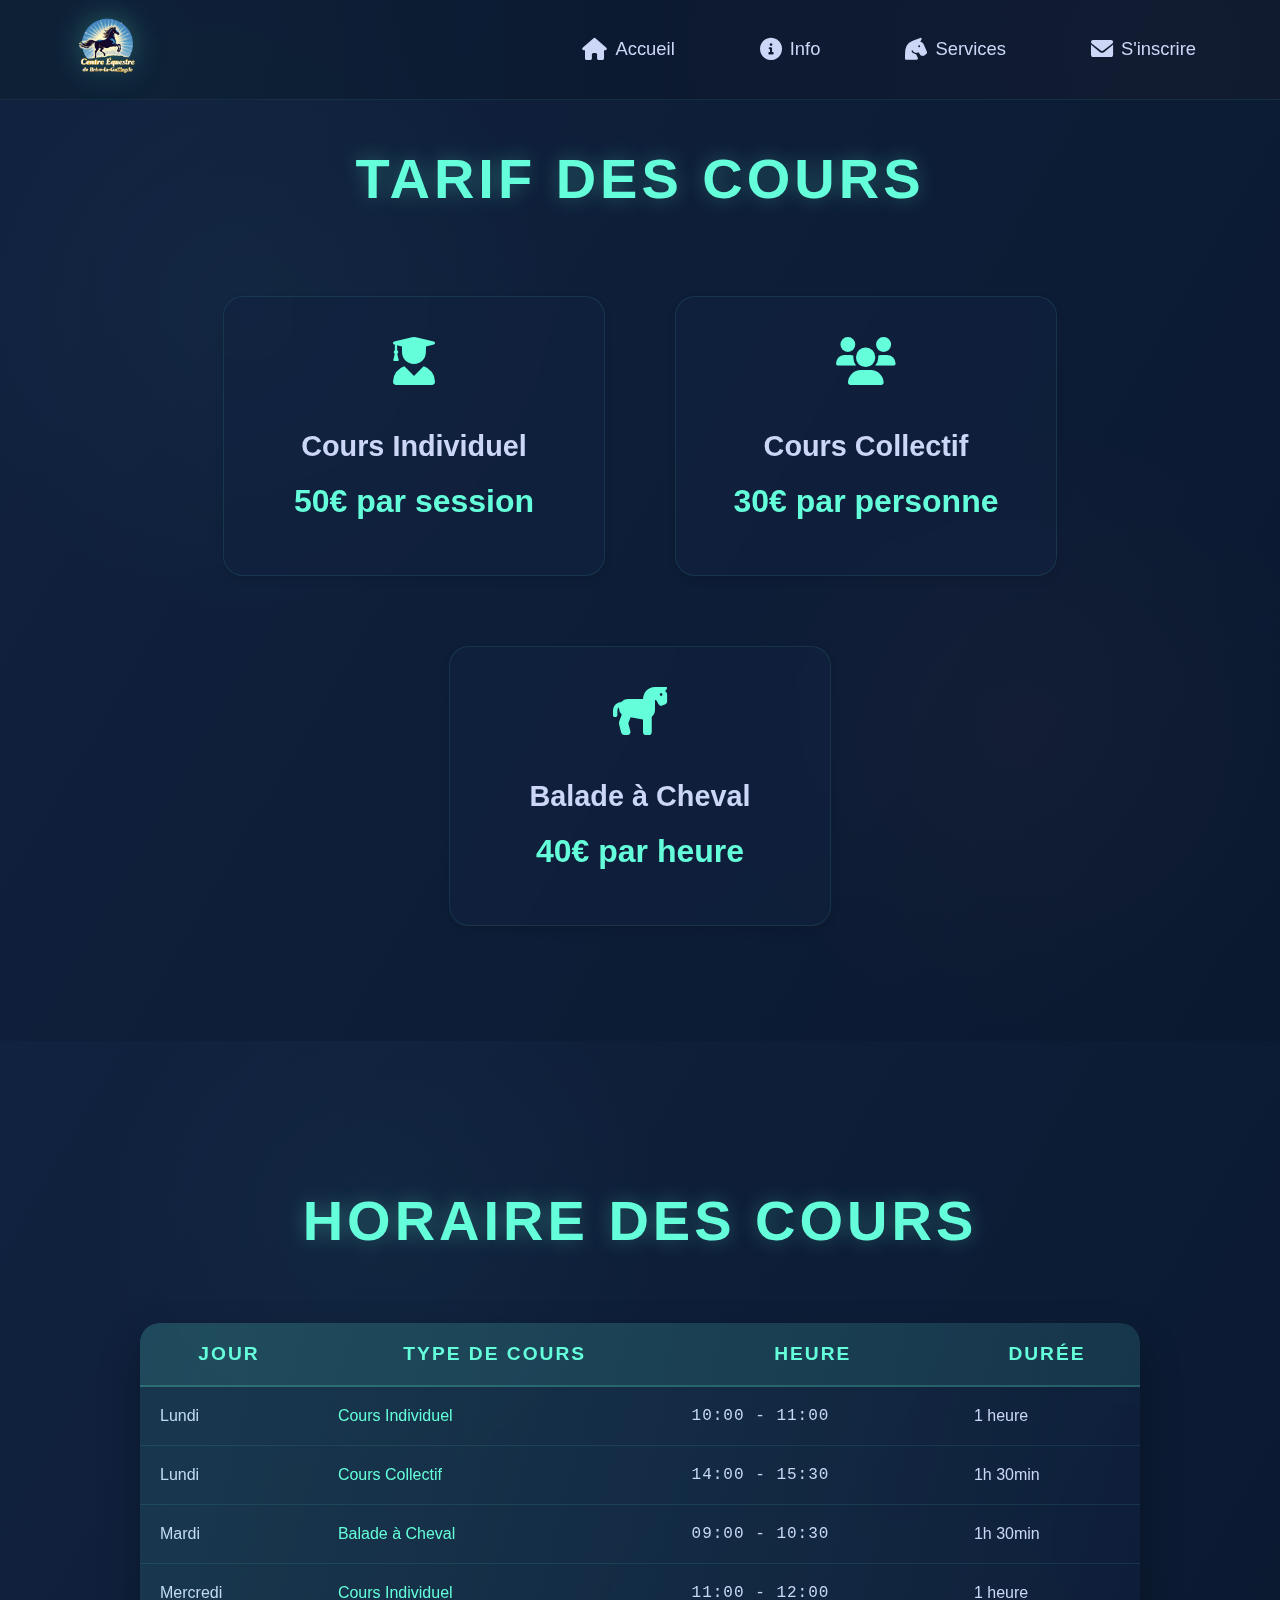
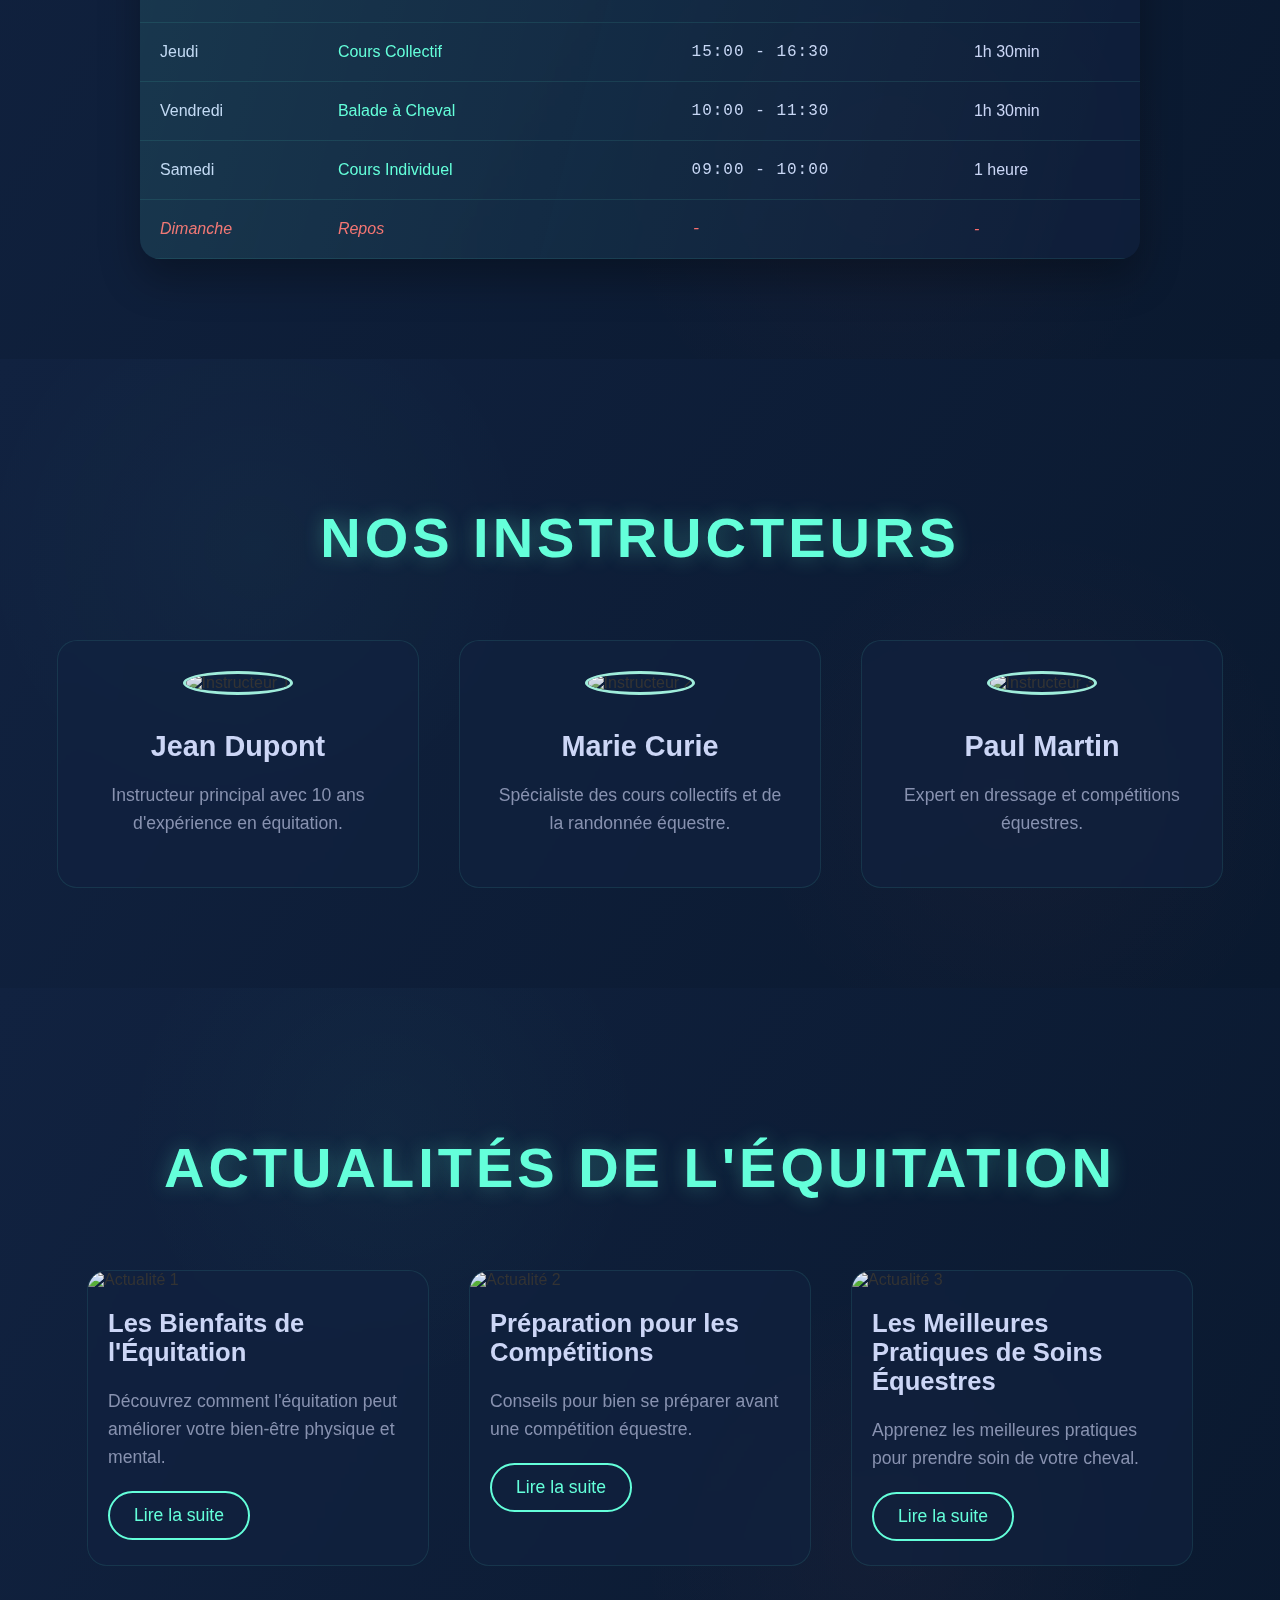
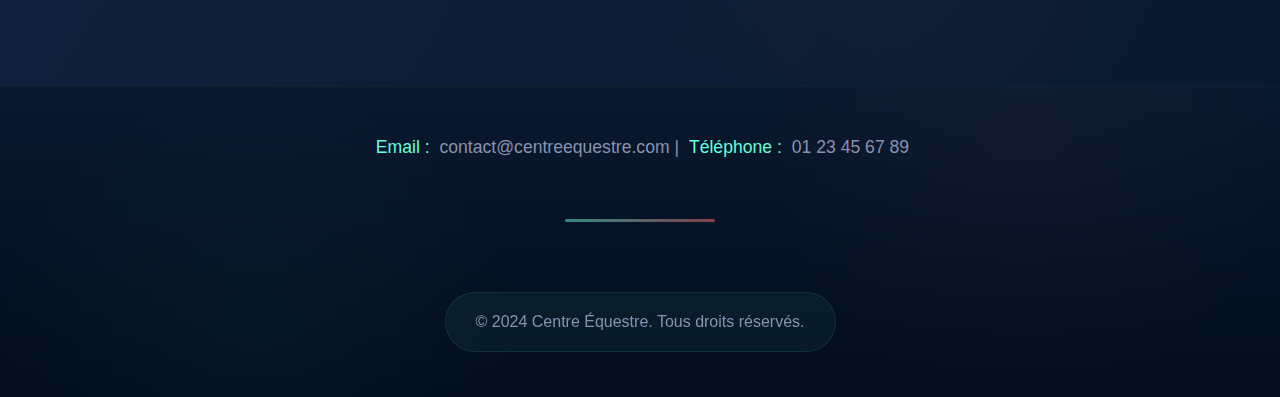
==== commit 7abf3d3b: "Add files via upload" ====
--- a/pages-front/info/info.html
+++ b/pages-front/info/info.html
@@ -10,13 +10,13 @@
 <body>
     <header>
         <div class="container">
-            <img src="../images-front/93863d47-8a92-4b31-b3c8-8f9891f6792a-removebg-preview.png" alt="Logo du Centre Équestre" class="logo">
+            <a href="../../index.html"><img src="../images-front/93863d47-8a92-4b31-b3c8-8f9891f6792a-removebg-preview.png" alt="Logo du Centre Équestre" class="logo"></a>
             <nav>
                 <ul>
                     <li><a href="../../index.html"><i class="fas fa-home"></i> Accueil</a></li>
                     <li><a href="info.html"><i class="fas fa-info-circle"></i> Info</a></li>
-                    <li><a href="../pages/services.html"><i class="fas fa-horse-head"></i> Services</a></li>
-                    <li><a href="../s'inscrire.html"><i class="fas fa-envelope"></i> S'inscrire</a></li>
+                    <li><a href="../services/services.html"><i class="fas fa-horse-head"></i> Services</a></li>
+                    <li><a href="../s'inscrire/s'inscrire.html"><i class="fas fa-envelope"></i> S'inscrire</a></li>
                 </ul>
             </nav>
         </div>
@@ -159,8 +159,14 @@
 
     <footer>
         <div class="container">
-            <p>&copy; 2023 Centre Équestre. Tous droits réservés.</p>
-            <p>Email : contact@centreequestre.com | Téléphone : 01 23 45 67 89</p>
+            <p>
+                <span>Email :</span> contact@centreequestre.com | 
+                <span>Téléphone :</span> 01 23 45 67 89
+            </p>
+            <div class="separator"></div>
+            <p class="copyright">
+                &copy; 2024 Centre Équestre. Tous droits réservés.
+            </p>
         </div>
     </footer>
 </body>
--- a/css/style-front.css
+++ b/css/style-front.css
@@ -14,204 +14,617 @@
     margin: 0 auto;
 }
 
-/* En-tête */
+/* En-tête amélioré */
 header {
-    background: linear-gradient(135deg, #2c3e50, #4ca1af);
-    color: white;
-    padding: 20px 0;
-    box-shadow: 0 2px 10px rgba(0, 0, 0, 0.2);
-    transition: background 0.3s ease;
-}
-
-.header-content {
+    position: fixed;
+    width: 100%;
+    top: 0;
+    z-index: 1000;
+    background: rgba(10, 25, 47, 0.85);
+    backdrop-filter: blur(12px);
+    border-bottom: 1px solid rgba(100, 255, 218, 0.1);
+    transition: all 0.4s cubic-bezier(0.4, 0, 0.2, 1);
+}
+
+/* Container amélioré */
+.container {
+    max-width: 1400px;
+    margin: 0 auto;
+    padding: 15px 40px;
     display: flex;
     justify-content: space-between;
     align-items: center;
-}
-
+    position: relative;
+}
+
+/* Logo avec effets améliorés */
 .logo {
-    width: 180px;
-    transition: transform 0.3s;
+    height: 65px;
+    transition: all 0.6s cubic-bezier(0.34, 1.56, 0.64, 1);
+    filter: drop-shadow(0 0 15px rgba(100, 255, 218, 0.3));
+    position: relative;
 }
 
 .logo:hover {
-    transform: scale(1.1);
-}
-
+    transform: scale(1.1) rotate(-5deg);
+    filter: drop-shadow(0 0 25px rgba(100, 255, 218, 0.8));
+    animation: logoExplode 0.6s ease-out;
+}
+
+/* Navigation améliorée */
 nav ul {
+    display: flex;
+    gap: 45px;
     list-style: none;
     padding: 0;
-    display: flex;
-}
-
-nav ul li {
-    margin: 0 20px;
-}
-
-nav ul li a {
-    color: white;
+    margin: 0;
+}
+
+nav a {
+    color: #ccd6f6;
     text-decoration: none;
-    font-weight: bold;
-    transition: color 0.3s, transform 0.3s;
+    font-size: 1.15em;
+    font-weight: 500;
+    padding: 12px 20px;
+    border-radius: 12px;
+    transition: all 0.4s cubic-bezier(0.34, 1.56, 0.64, 1);
+    position: relative;
     display: flex;
     align-items: center;
-}
-
-nav ul li a i {
-    margin-right: 8px;
-}
-
-nav ul li a:hover {
-    color: #1abc9c;
-    transform: scale(1.05);
+    gap: 8px;
+    overflow: hidden;
+}
+
+/* Effet d'explosion pour le logo */
+@keyframes logoExplode {
+    0% {
+        transform: scale(1) rotate(0);
+    }
+    50% {
+        transform: scale(1.2) rotate(-8deg);
+    }
+    75% {
+        transform: scale(0.9) rotate(3deg);
+    }
+    100% {
+        transform: scale(1.1) rotate(-5deg);
+    }
+}
+
+/* Effet de particules pour les liens */
+nav a::before {
+    content: '';
+    position: absolute;
+    inset: 0;
+    background: radial-gradient(circle at center, 
+        rgba(100, 255, 218, 0.8) 0%,
+        transparent 70%);
+    opacity: 0;
+    transition: opacity 0.3s ease;
+    transform: scale(0.5);
+    z-index: -1;
+}
+
+nav a:hover::before {
+    opacity: 0.15;
+    animation: particleExpand 0.5s ease-out forwards;
+}
+
+@keyframes particleExpand {
+    0% {
+        transform: scale(0.5);
+        opacity: 0;
+    }
+    100% {
+        transform: scale(1.5);
+        opacity: 0.15;
+    }
+}
+
+/* Effet de brillance au survol */
+nav a::after {
+    content: '';
+    position: absolute;
+    top: -50%;
+    left: -50%;
+    width: 200%;
+    height: 200%;
+    background: linear-gradient(
+        45deg,
+        transparent,
+        rgba(100, 255, 218, 0.2),
+        transparent
+    );
+    transform: rotate(45deg);
+    transition: all 0.6s ease;
+    opacity: 0;
+}
+
+nav a:hover::after {
+    opacity: 1;
+    animation: shineEffect 1.5s ease-out infinite;
+}
+
+@keyframes shineEffect {
+    0% {
+        transform: translateX(-100%) rotate(45deg);
+    }
+    100% {
+        transform: translateX(100%) rotate(45deg);
+    }
+}
+
+/* Effet d'explosion pour les icônes */
+nav a:hover i {
+    animation: iconExplode 0.5s ease-out;
+    color: #64ffda;
+}
+
+@keyframes iconExplode {
+    0% {
+        transform: scale(1);
+    }
+    50% {
+        transform: scale(1.4) rotate(15deg);
+    }
+    75% {
+        transform: scale(0.9) rotate(-10deg);
+    }
+    100% {
+        transform: scale(1.2);
+    }
+}
+
+/* Effet de hover amélioré */
+nav a:hover {
+    color: #64ffda;
+    transform: translateY(-3px);
+    background: rgba(100, 255, 218, 0.1);
+    box-shadow: 
+        0 0 20px rgba(100, 255, 218, 0.2),
+        0 0 40px rgba(100, 255, 218, 0.1);
+    animation: linkPulse 1s ease-in-out infinite;
+}
+
+@keyframes linkPulse {
+    0%, 100% {
+        box-shadow: 
+            0 0 20px rgba(100, 255, 218, 0.2),
+            0 0 40px rgba(100, 255, 218, 0.1);
+    }
+    50% {
+        box-shadow: 
+            0 0 25px rgba(100, 255, 218, 0.3),
+            0 0 50px rgba(100, 255, 218, 0.2);
+    }
+}
+
+/* Effet de bordure brillante */
+nav a::after {
+    content: '';
+    position: absolute;
+    inset: -1px;
+    background: linear-gradient(120deg, #64ffda, #ff6b6b);
+    border-radius: 13px;
+    z-index: -2;
+    opacity: 0;
+    transition: opacity 0.4s ease;
+}
+
+nav a:hover::after {
+    opacity: 0.3;
+}
+
+/* Icônes dans la navigation */
+nav i {
+    font-size: 1.2em;
+    transition: all 0.4s ease;
+}
+
+nav a:hover {
+    color: #64ffda;
+    transform: translateY(-2px);
+}
+
+nav a:hover i {
+    transform: translateY(-2px) scale(1.2);
+    color: #64ffda;
+}
+
+/* Animation d'apparition des liens */
+@keyframes navItemFloat {
+    0% {
+        opacity: 0;
+        transform: translateY(-15px);
+    }
+    100% {
+        opacity: 1;
+        transform: translateY(0);
+    }
+}
+
+nav ul li {
+    animation: navItemFloat 0.6s cubic-bezier(0.34, 1.56, 0.64, 1) backwards;
+}
+
+nav ul li:nth-child(1) { animation-delay: 0.1s; }
+nav ul li:nth-child(2) { animation-delay: 0.2s; }
+nav ul li:nth-child(3) { animation-delay: 0.3s; }
+nav ul li:nth-child(4) { animation-delay: 0.4s; }
+
+/* Effet de scroll */
+header.scrolled {
+    background: rgba(10, 25, 47, 0.95);
+    padding: 5px 0;
+    box-shadow: 0 5px 30px rgba(0, 0, 0, 0.3);
+}
+
+/* Lien actif */
+nav a.active {
+    color: #64ffda;
+    background: rgba(100, 255, 218, 0.1);
+    box-shadow: 
+        0 0 20px rgba(100, 255, 218, 0.2),
+        inset 0 0 10px rgba(100, 255, 218, 0.1);
+}
+
+/* Animation de particules */
+@keyframes particleMove {
+    0%, 100% { transform: translateY(0); }
+    50% { transform: translateY(-20px); }
+}
+
+header::before {
+    content: '';
+    position: absolute;
+    width: 100%;
+    height: 100%;
+    background: 
+        radial-gradient(circle at 10% 50%, rgba(100, 255, 218, 0.03) 0%, transparent 50%),
+        radial-gradient(circle at 90% 50%, rgba(255, 107, 107, 0.03) 0%, transparent 50%);
+    animation: particleMove 15s infinite;
+    pointer-events: none;
+}
+
+/* Media Queries */
+@media (max-width: 768px) {
+    .container {
+        padding: 10px 20px;
+    }
+    
+    nav ul {
+        gap: 20px;
+    }
+    
+    nav a {
+        font-size: 1em;
+        padding: 8px 15px;
+    }
+    
+    .logo {
+        height: 50px;
+    }
 }
 
 /* Section Héros */
 .hero {
-    background: linear-gradient(135deg, rgba(44, 62, 80, 0.8), rgba(76, 160, 175, 0.8)), url('images/cheval1.jpg') no-repeat center center/cover;
-    color: white;
+    position: relative;
+    height: 100vh;
+    background: linear-gradient(120deg, #0a192f 0%, #112240 100%);
+    overflow: hidden;
+    display: flex;
+    align-items: center;
+    justify-content: center;
+}
+
+/* Effet de fond animé pour le hero */
+.hero::before {
+    content: '';
+    position: absolute;
+    top: 0;
+    left: 0;
+    right: 0;
+    bottom: 0;
+    background: 
+        radial-gradient(circle at 20% 30%, rgba(100, 255, 218, 0.03) 0%, transparent 20%),
+        radial-gradient(circle at 80% 70%, rgba(255, 107, 107, 0.03) 0%, transparent 20%);
+    animation: backgroundShift 15s infinite alternate;
+}
+
+.hero-content {
+    position: relative;
     text-align: center;
-    padding: 150px 20px;
-    position: relative;
-    border-bottom: 5px solid #1abc9c;
-    animation: fadeIn 1s;
+    padding: 20px;
+    z-index: 1;
+    transform-style: preserve-3d;
+    perspective: 1000px;
+}
+
+.hero h1 {
+    color: #64ffda;
+    font-size: 4em;
+    margin-bottom: 20px;
+    text-transform: uppercase;
+    letter-spacing: 3px;
+    text-shadow: 0 0 20px rgba(100, 255, 218, 0.3);
+    animation: heroTitleFloat 1s cubic-bezier(0.23, 1, 0.32, 1);
+}
+
+.hero p {
+    color: #ccd6f6;
+    font-size: 1.5em;
+    margin-bottom: 30px;
+    max-width: 800px;
+    margin: 0 auto 30px;
+    animation: heroTextFloat 1s cubic-bezier(0.23, 1, 0.32, 1) 0.2s backwards;
+}
+
+.hero .btn {
+    display: inline-block;
+    padding: 15px 40px;
+    background: transparent;
+    color: #64ffda;
+    border: 2px solid #64ffda;
+    border-radius: 5px;
+    font-size: 1.2em;
+    text-decoration: none;
+    transition: all 0.4s ease;
+    position: relative;
     overflow: hidden;
-}
-
-.hero-content {
-    background: rgba(0, 0, 0, 0.7);
-    padding: 40px;
-    border-radius: 10px;
-    max-width: 800px;
-    margin: 0 auto;
-    box-shadow: 0 4px 20px rgba(0, 0, 0, 0.5);
-    position: relative;
-    z-index: 1;
-    transition: transform 0.3s;
-}
-
-.hero-content:hover {
-    transform: scale(1.05);
-}
-
-.hero h1 {
-    font-size: 4em;
-    margin: 0 0 20px;
-    animation: slideIn 0.5s;
-    text-shadow: 2px 2px 4px rgba(0, 0, 0, 0.7);
-    transition: color 0.3s;
-}
-
-.hero h1:hover {
-    color: #ffeb3b;
-}
-
-.hero p {
-    font-size: 1.5em;
-    margin: 10px 0 20px;
-    line-height: 1.6;
-    text-shadow: 1px 1px 3px rgba(0, 0, 0, 0.5);
-    transition: color 0.3s;
-}
-
-.hero p:hover {
-    color: #ffeb3b;
-}
-
-.btn {
-    background: #ffeb3b;
-    color: #333;
-    padding: 12px 25px;
-    text-decoration: none;
-    border-radius: 5px;
-    transition: background 0.3s, transform 0.3s;
-    font-size: 1.2em;
-    box-shadow: 0 4px 10px rgba(0, 0, 0, 0.3);
-}
-
-.btn:hover {
-    background: #fdd835;
-    transform: scale(1.05);
-    box-shadow: 0 6px 15px rgba(0, 0, 0, 0.4);
+    animation: heroButtonFloat 1s cubic-bezier(0.23, 1, 0.32, 1) 0.4s backwards;
+}
+
+.hero .btn:hover {
+    background: rgba(100, 255, 218, 0.1);
+    box-shadow: 0 0 30px rgba(100, 255, 218, 0.3);
+    transform: translateY(-5px);
+}
+
+/* Animations pour le hero */
+@keyframes heroTitleFloat {
+    0% {
+        opacity: 0;
+        transform: translateY(-50px);
+    }
+    100% {
+        opacity: 1;
+        transform: translateY(0);
+    }
+}
+
+@keyframes heroTextFloat {
+    0% {
+        opacity: 0;
+        transform: translateY(30px);
+    }
+    100% {
+        opacity: 1;
+        transform: translateY(0);
+    }
+}
+
+@keyframes heroButtonFloat {
+    0% {
+        opacity: 0;
+        transform: translateY(30px);
+    }
+    100% {
+        opacity: 1;
+        transform: translateY(0);
+    }
+}
+
+/* Effet de brillance sur le bouton */
+.hero .btn::after {
+    content: '';
+    position: absolute;
+    top: 0;
+    left: -100%;
+    width: 100%;
+    height: 100%;
+    background: linear-gradient(
+        120deg,
+        transparent,
+        rgba(100, 255, 218, 0.2),
+        transparent
+    );
+    transition: 0.5s;
+}
+
+.hero .btn:hover::after {
+    left: 100%;
 }
 
 /* Section des fonctionnalités */
 .features {
+    padding: 100px 20px;
+    background: linear-gradient(120deg, #112240 0%, #0a192f 100%);
+    position: relative;
+    overflow: hidden;
+}
+
+/* Effet de fond animé */
+.features::before {
+    content: '';
+    position: absolute;
+    top: 0;
+    left: 0;
+    right: 0;
+    bottom: 0;
+    background: 
+        radial-gradient(circle at 30% 20%, rgba(100, 255, 218, 0.03) 0%, transparent 25%),
+        radial-gradient(circle at 70% 80%, rgba(255, 107, 107, 0.03) 0%, transparent 25%);
+    animation: serviceShift 15s infinite alternate;
+}
+
+.features h2 {
+    width: 100%;
+    color: #64ffda;
+    font-size: 3.5em;
+    text-align: center;
+    margin-bottom: 70px;
+    text-transform: uppercase;
+    letter-spacing: 4px;
+    position: relative;
+    text-shadow: 0 0 20px rgba(100, 255, 218, 0.3);
+}
+
+.features h2::after {
+    content: '';
+    position: absolute;
+    bottom: -20px;
+    left: 50%;
+    transform: translateX(-50%);
+    width: 120px;
+    height: 4px;
+    background: linear-gradient(90deg, #64ffda, #ff6b6b);
+    border-radius: 4px;
+    box-shadow: 0 0 20px rgba(100, 255, 218, 0.5);
+}
+
+/* Container des services */
+.features {
+    display: flex;
+    flex-direction: column;
+    align-items: center;
+}
+
+.features-container {
+    display: flex;
+    flex-direction: row;
+    flex-wrap: wrap;
+    justify-content: center;
+    gap: 20px;
+    width: 100%;
+}
+
+.feature {
+    width: 340px;
+    margin: 20px;
+    padding: 40px 30px;
+    background: rgba(17, 34, 64, 0.6);
+    backdrop-filter: blur(10px);
+    border-radius: 24px;
+    border: 1px solid rgba(100, 255, 218, 0.1);
+    box-shadow: 0 20px 40px rgba(0, 0, 0, 0.3);
+    text-align: center;
+    transition: all 0.5s cubic-bezier(0.34, 1.56, 0.64, 1);
+    transform-style: preserve-3d;
+    position: relative;
+}
+
+.feature:hover {
+    transform: translateY(-15px);
+    border-color: rgba(100, 255, 218, 0.3);
+    box-shadow: 
+        0 30px 60px rgba(0, 0, 0, 0.4),
+        0 0 40px rgba(100, 255, 218, 0.2);
+}
+
+/* Icônes */
+.feature i {
+    font-size: 3em;
+    color: #64ffda;
+    margin-bottom: 25px;
+    transition: all 0.5s ease;
+    transform: translateZ(30px);
+}
+
+.feature:hover i {
+    transform: translateZ(50px) scale(1.1);
+    color: #ff6b6b;
+    text-shadow: 0 0 20px rgba(255, 107, 107, 0.5);
+}
+
+/* Titres et textes */
+.feature h3 {
+    color: #ccd6f6;
+    font-size: 1.8em;
+    margin: 20px 0;
+    transition: all 0.4s ease;
+    transform: translateZ(20px);
+}
+
+.feature p {
+    color: #8892b0;
+    font-size: 1.1em;
+    line-height: 1.6;
+    transition: all 0.4s ease;
+    transform: translateZ(10px);
+}
+
+.feature:hover h3 {
+    color: #64ffda;
+    text-shadow: 0 0 15px rgba(100, 255, 218, 0.3);
+}
+
+.feature:hover p {
+    color: #ccd6f6;
+}
+
+/* Animation d'apparition */
+@keyframes featureAppear {
+    0% {
+        opacity: 0;
+        transform: translateY(50px) scale(0.8);
+    }
+    100% {
+        opacity: 1;
+        transform: translateY(0) scale(1);
+    }
+}
+
+.feature {
+    animation: featureAppear 0.8s cubic-bezier(0.23, 1, 0.32, 1) backwards;
+}
+
+.feature:nth-child(1) { animation-delay: 0.2s; }
+.feature:nth-child(2) { animation-delay: 0.4s; }
+.feature:nth-child(3) { animation-delay: 0.6s; }
+
+/* Effet de brillance */
+.feature::after {
+    content: '';
+    position: absolute;
+    inset: 0;
+    background: linear-gradient(
+        125deg, 
+        transparent 0%, 
+        rgba(100, 255, 218, 0.1) 30%, 
+        transparent 60%
+    );
+    border-radius: 24px;
+    opacity: 0;
+    transition: opacity 0.6s ease;
+}
+
+.feature:hover::after {
+    opacity: 1;
+}
+
+/* Layout responsive */
+@media (min-width: 1024px) {
+    .features {
+        flex-direction: row;
+        justify-content: center;
+        flex-wrap: wrap;
+    }
+}
+
+/* Media query pour le responsive */
+@media (max-width: 1024px) {
+    .features-container {
+        flex-direction: column;
+        align-items: center;
+    }
+}
+
+/* Section des témoignages */
+.testimonials {
+    background: linear-gradient(120deg, #112240 0%, #0a192f 100%);
+    color: white;
     padding: 60px 20px;
     text-align: center;
-    background-color: #ffffff;
-    border-radius: 10px;
-    box-shadow: 0 4px 20px rgba(0, 0, 0, 0.1);
-    margin: 20px 0;
-    transition: transform 0.3s;
-}
-
-.features:hover {
-    transform: scale(1.02);
-}
-
-.features h2 {
-    margin-bottom: 30px;
-    font-size: 2.5em;
-    color: #2c3e50;
-    text-transform: uppercase;
-}
-
-.feature {
-    background: #f1f1f1;
-    border-radius: 10px;
-    padding: 30px;
-    margin: 15px;
-    box-shadow: 0 4px 20px rgba(0, 0, 0, 0.1);
-    display: inline-block;
-    width: calc(33% - 40px);
-    transition: transform 0.3s, box-shadow 0.3s, background-color 0.3s;
-    position: relative;
-}
-
-.feature i {
-    color: #1abc9c;
-    margin-bottom: 15px;
-    font-size: 3em;
-}
-
-.feature:hover {
-    transform: translateY(-10px);
-    box-shadow: 0 8px 30px rgba(0, 0, 0, 0.2);
-    background-color: #e0f7fa;
-}
-
-.feature h3 {
-    margin-top: 0;
-    color: #1abc9c;
-    transition: color 0.3s;
-}
-
-.feature:hover h3 {
-    color: #00796b;
-}
-
-.feature p {
-    margin: 10px 0 0;
-    color: #555;
-    font-size: 1.1em;
-    transition: color 0.3s;
-}
-
-.feature:hover p {
-    color: #333;
-}
-
-/* Section des témoignages */
-.testimonials {
-    background: #e9f1f7;
-    padding: 60px 20px;
-    text-align: center;
-}
-
-.testimonials h2 {
-    margin-bottom: 30px;
-    font-size: 2.5em;
 }
 
 .testimonial {
@@ -224,198 +637,312 @@
     transform: scale(1.05);
 }
 
-/* Section galerie */
+/* Section Galerie */
 .gallery {
-    padding: 60px 20px; /* Espacement autour de la section */
-    background-color: #f0e5d8; /* Fond beige clair pour la section */
-    border-radius: 15px; /* Coins arrondis */
-    box-shadow: 0 8px 30px rgba(0, 0, 0, 0.3); /* Ombre plus marquée pour donner de la profondeur */
-    margin: 20px 0; /* Marge en haut et en bas */
-    text-align: center; /* Centrer le texte */
-    position: relative; /* Position relative pour les éléments internes */
-    overflow: hidden; /* Pour masquer les débordements */
-}
-
+    padding: 100px 0;
+    background: linear-gradient(120deg, #112240 0%, #0a192f 100%);
+    position: relative;
+    overflow: hidden;
+    width: 100%;
+}
+
+/* Titre de la galerie */
 .gallery h2 {
-    margin-bottom: 30px; /* Espacement sous le titre */
-    font-size: 3em; /* Taille du titre */
-    color: #8e4b3a; /* Couleur du titre */
-    text-transform: uppercase; /* Mettre en majuscules */
-    font-family: 'Georgia', serif; /* Police serif pour un style élégant */
-    position: relative; /* Position relative pour l'animation */
-    z-index: 1; /* Placer le titre au-dessus de l'élément de fond */
-    text-shadow: 2px 2px 4px rgba(0, 0, 0, 0.2); /* Ombre pour le texte */
-}
-
-.gallery-container {
-    display: grid; /* Utiliser une grille pour aligner les images */
-    grid-template-columns: repeat(auto-fill, minmax(250px, 1fr)); /* Grille responsive */
-    gap: 20px; /* Espacement entre les images */
-    z-index: 1; /* Placer les images au-dessus de l'élément de fond */
-}
-
-.gallery-item {
-    position: relative; /* Position relative pour les éléments internes */
-    overflow: hidden; /* Pour masquer les débordements */
-    border-radius: 10px; /* Coins arrondis */
-    transition: transform 0.3s, box-shadow 0.3s; /* Transition pour l'effet de survol */
-}
-
-.gallery-item img {
-    width: 100%; /* Largeur de l'image */
-    height: auto; /* Hauteur automatique pour garder les proportions */
-    border-radius: 10px; /* Coins arrondis pour l'image */
-    transition: transform 0.3s; /* Transition pour l'effet de survol */
-}
-
-.gallery-item:hover {
-    transform: scale(1.05); /* Effet de zoom au survol */
-    box-shadow: 0 8px 30px rgba(0, 0, 0, 0.3); /* Ombre plus marquée au survol */
-}
-
-.gallery-item:hover img {
-    transform: scale(1.1); /* Légère augmentation de la taille de l'image au survol */
-}
-
-/* Ajout d'un effet de filtre sur les images */
-.gallery-item::before {
-    content: ''; /* Créer un élément avant */
-    position: absolute; /* Positionner l'élément */
-    top: 0; /* Alignement en haut */
-    left: 0; /* Alignement à gauche */
-    right: 0; /* Alignement à droite */
-    bottom: 0; /* Alignement en bas */
-    background: rgba(142, 75, 58, 0.5); /* Couleur semi-transparente pour un effet de filtre */
-    opacity: 0; /* Opacité initiale */
-    transition: opacity 0.3s; /* Transition pour l'effet de survol */
-}
-
-.gallery-item:hover::before {
-    opacity: 1; /* Rendre l'élément visible au survol */
-}
-
-/* Pied de page */
+    color: #64ffda;
+    font-size: 3.5em;
+    text-align: center;
+    margin-bottom: 70px;
+    text-transform: uppercase;
+    letter-spacing: 4px;
+    position: relative;
+    text-shadow: 0 0 20px rgba(100, 255, 218, 0.3);
+}
+
+.gallery h2::after {
+    content: '';
+    position: absolute;
+    bottom: -20px;
+    left: 50%;
+    transform: translateX(-50%);
+    width: 120px;
+    height: 4px;
+    background: linear-gradient(90deg, #64ffda, #ff6b6b);
+    border-radius: 4px;
+    box-shadow: 0 0 20px rgba(100, 255, 218, 0.5);
+}
+
+/* Carrousel amélioré */
+.carousel {
+    width: 100%;
+    max-width: 100%;
+    margin: 0;
+    position: relative;
+    overflow: hidden;
+    background: rgba(17, 34, 64, 0.3);
+    backdrop-filter: blur(10px);
+    border: none;
+    box-shadow: none;
+}
+
+.carousel:hover {
+    transform: scale(1.02) translateY(-15px) rotateX(2deg);
+    box-shadow: 0 35px 70px rgba(0, 0, 0, 0.4);
+}
+
+/* Container des images */
+.carousel-images {
+    margin: 0;
+    padding: 0;
+    width: 100%;
+}
+
+.carousel-image {
+    min-width: 100%;
+    height: 800px;
+    object-fit: cover;
+    transition: all 0.5s ease;
+    filter: brightness(0.8);
+}
+
+.carousel:hover .carousel-image {
+    filter: brightness(1);
+    transform: scale(1.02);
+}
+
+/* Boutons de navigation */
+.carousel-button {
+    position: absolute;
+    top: 50%;
+    transform: translateY(-50%);
+    width: 70px;
+    height: 70px;
+    background: rgba(17, 34, 64, 0.8);
+    backdrop-filter: blur(10px);
+    border: 2px solid rgba(100, 255, 218, 0.2);
+    border-radius: 50%;
+    cursor: pointer;
+    display: flex;
+    align-items: center;
+    justify-content: center;
+    color: #64ffda;
+    font-size: 24px;
+    transition: all 0.4s cubic-bezier(0.4, 0, 0.2, 1);
+    opacity: 0;
+    z-index: 10;
+}
+
+.prev { left: 40px; }
+.next { right: 40px; }
+
+.carousel:hover .carousel-button {
+    opacity: 1;
+    transform: translateY(-50%) scale(1);
+}
+
+/* Effet de survol sur les boutons */
+.carousel-button:hover {
+    background: rgba(100, 255, 218, 0.2);
+    border-color: #64ffda;
+    transform: translateY(-50%) scale(1.1);
+    box-shadow: 
+        0 0 20px rgba(100, 255, 218, 0.4),
+        0 0 30px rgba(100, 255, 218, 0.2);
+}
+
+/* Animation des boutons */
+@keyframes buttonPulse {
+    0% { box-shadow: 0 0 0 0 rgba(100, 255, 218, 0.4); }
+    70% { box-shadow: 0 0 0 15px rgba(100, 255, 218, 0); }
+    100% { box-shadow: 0 0 0 0 rgba(100, 255, 218, 0); }
+}
+
+.carousel-button:hover {
+    animation: buttonPulse 1.5s infinite;
+}
+
+/* Effet de transition des images */
+@keyframes imageTransition {
+    from {
+        opacity: 0.7;
+        transform: scale(1.1);
+    }
+    to {
+        opacity: 1;
+        transform: scale(1);
+    }
+}
+
+.carousel-image {
+    animation: imageTransition 0.5s ease-out;
+}
+
+/* Effet de particules en arrière-plan */
+.gallery::before {
+    content: '';
+    position: absolute;
+    top: 0;
+    left: 0;
+    right: 0;
+    bottom: 0;
+    background: 
+        radial-gradient(circle at 20% 30%, rgba(100, 255, 218, 0.03) 0%, transparent 20%),
+        radial-gradient(circle at 80% 70%, rgba(255, 107, 107, 0.03) 0%, transparent 20%);
+    animation: galleryShift 15s infinite alternate;
+}
+
+@keyframes galleryShift {
+    0% { transform: scale(1); }
+    100% { transform: scale(1.1); }
+}
+
+/* Footer moderne */
 footer {
-    background: #2c3e50;
-    color: white;
+    background: linear-gradient(180deg, #0a192f 0%, #020c1b 100%);
+    position: relative;
+    overflow: hidden;
+    padding: 60px 0 40px;
+    border-top: 1px solid rgba(100, 255, 218, 0.1);
+}
+
+/* Effet de particules */
+footer::before {
+    content: '';
+    position: absolute;
+    top: 0;
+    left: 0;
+    right: 0;
+    bottom: 0;
+    background: 
+        radial-gradient(circle at 20% 80%, rgba(100, 255, 218, 0.03) 0%, transparent 25%),
+        radial-gradient(circle at 80% 20%, rgba(255, 107, 107, 0.03) 0%, transparent 25%);
+    animation: footerParticles 15s infinite alternate;
+}
+
+@keyframes footerParticles {
+    0% { transform: scale(1); }
+    100% { transform: scale(1.1); }
+}
+
+/* Container du footer */
+footer .container {
+    position: relative;
+    max-width: 1200px;
+    margin: 0 auto;
+    padding: 0 30px;
+    display: flex;
+    flex-direction: column;
+    align-items: center;
+    gap: 30px;
+}
+
+/* Informations de contact */
+footer p {
+    color: #8892b0;
+    font-size: 1.1em;
     text-align: center;
-    padding: 15px 0;
-    position: relative;
-    bottom: 0;
+    line-height: 1.8;
+    transition: all 0.3s ease;
+    position: relative;
+}
+
+footer p:hover {
+    color: #ccd6f6;
+    transform: translateY(-3px);
+}
+
+/* Mise en évidence des informations de contact */
+footer p span {
+    color: #64ffda;
+    position: relative;
+    padding: 0 5px;
+}
+
+footer p span::after {
+    content: '';
+    position: absolute;
+    bottom: -2px;
+    left: 0;
     width: 100%;
-}
-
-footer p {
-    margin: 5px 0; /* Espacement autour des paragraphes */
-}
-
-/* Animations */
-@keyframes fadeIn {
+    height: 1px;
+    background: linear-gradient(90deg, #64ffda, transparent);
+    transform: scaleX(0);
+    transform-origin: left;
+    transition: transform 0.3s ease;
+}
+
+footer p:hover span::after {
+    transform: scaleX(1);
+}
+
+/* Séparateur décoratif */
+footer .separator {
+    width: 150px;
+    height: 3px;
+    background: linear-gradient(90deg, #64ffda, #ff6b6b);
+    border-radius: 2px;
+    margin: 20px auto;
+    opacity: 0.5;
+    transition: all 0.3s ease;
+}
+
+footer:hover .separator {
+    width: 200px;
+    opacity: 0.8;
+    box-shadow: 0 0 20px rgba(100, 255, 218, 0.3);
+}
+
+/* Copyright avec effet spécial */
+footer .copyright {
+    font-size: 1em;
+    color: #8892b0;
+    margin-top: 20px;
+    padding: 15px 30px;
+    background: rgba(100, 255, 218, 0.05);
+    border-radius: 50px;
+    backdrop-filter: blur(10px);
+    border: 1px solid rgba(100, 255, 218, 0.1);
+    transition: all 0.3s ease;
+}
+
+footer .copyright:hover {
+    background: rgba(100, 255, 218, 0.1);
+    transform: translateY(-3px);
+    box-shadow: 0 10px 30px rgba(0, 0, 0, 0.2);
+}
+
+/* Effet de brillance */
+@keyframes footerGlow {
+    0%, 100% {
+        box-shadow: 0 -5px 30px rgba(100, 255, 218, 0);
+    }
+    50% {
+        box-shadow: 0 -5px 30px rgba(100, 255, 218, 0.1);
+    }
+}
+
+footer {
+    animation: footerGlow 4s infinite;
+}
+
+/* Liens du footer */
+footer a {
+    color: #64ffda;
+    text-decoration: none;
+    transition: all 0.3s ease;
+    position: relative;
+    padding: 5px 10px;
+}
+
+footer a:hover {
+    color: #ff6b6b;
+    text-shadow: 0 0 10px rgba(255, 107, 107, 0.5);
+}
+
+/* Animation d'apparition */
+@keyframes footerAppear {
     from {
         opacity: 0;
-    }
-    to {
-        opacity: 1;
-    }
-}
-
-@keyframes slideIn {
-    from {
-        transform: translateY(-20px);
-        opacity: 0;
-    }
-    to {
-        transform: translateY(0);
-        opacity: 1;
-    }
-}
-
-/* Section À Propos de Nous */
-.about {
-    background-color: #ffffff; /* Fond blanc pour la section */
-    padding: 60px 20px; /* Espacement autour de la section */
-    border-radius: 10px; /* Coins arrondis */
-    box-shadow: 0 4px 20px rgba(0, 0, 0, 0.1); /* Ombre pour donner de la profondeur */
-    text-align: center; /* Centrer le texte */
-    margin: 20px 0; /* Marge en haut et en bas */
-}
-
-.about h2 {
-    margin-bottom: 20px; /* Espacement sous le titre */
-    font-size: 2.5em; /* Taille du titre */
-    color: #2c3e50; /* Couleur du titre */
-}
-
-.about p {
-    font-size: 1.2em; /* Taille de la police pour le texte */
-    line-height: 1.6; /* Hauteur de ligne pour une meilleure lisibilité */
-    color: #555; /* Couleur du texte */
-    max-width: 800px; /* Largeur maximale pour le texte */
-    margin: 0 auto; /* Centrer le texte */
-}
-
-/* Section Notre Équipe */
-.team {
-    padding: 60px 20px; /* Espacement autour de la section */
-    background-color: #ffffff; /* Fond blanc pour la section */
-    border-radius: 10px; /* Coins arrondis */
-    box-shadow: 0 4px 20px rgba(0, 0, 0, 0.1); /* Ombre pour donner de la profondeur */
-    margin: 20px 0; /* Marge en haut et en bas */
-}
-
-.team h2 {
-    margin-bottom: 30px; /* Espacement sous le titre */
-    font-size: 2.5em; /* Taille du titre */
-    color: #2c3e50; /* Couleur du titre */
-    text-align: center; /* Centrer le titre */
-}
-
-.team-container {
-    display: flex; /* Utiliser flexbox pour aligner les membres de l'équipe */
-    justify-content: center; /* Centrer les membres */
-    flex-wrap: wrap; /* Permettre aux éléments de passer à la ligne */
-}
-
-.team-member {
-    background: #f9f9f9; /* Fond gris clair pour chaque membre */
-    border-radius: 10px; /* Coins arrondis */
-    padding: 20px; /* Espacement interne */
-    margin: 15px; /* Marge entre les membres */
-    box-shadow: 0 4px 10px rgba(0, 0, 0, 0.1); /* Ombre pour donner de la profondeur */
-    width: 250px; /* Largeur fixe pour les membres */
-    text-align: center; /* Centrer le texte */
-    transition: transform 0.3s, box-shadow 0.3s; /* Transition pour l'effet de survol */
-    position: relative; /* Position relative pour l'animation */
-}
-
-.team-member:hover {
-    transform: translateY(-5px); /* Effet de levée au survol */
-    box-shadow: 0 6px 20px rgba(0, 0, 0, 0.2); /* Ombre plus marquée au survol */
-}
-
-.team-member img {
-    border-radius: 50%; /* Rendre l'image ronde */
-    width: 100px; /* Largeur de l'image */
-    height: 100px; /* Hauteur de l'image */
-    object-fit: cover; /* Couvrir l'espace sans déformer l'image */
-    margin-bottom: 15px; /* Espacement sous l'image */
-}
-
-.team-member h3 {
-    color: #1abc9c; /* Couleur du nom */
-    margin: 10px 0; /* Espacement autour du nom */
-}
-
-.team-member p {
-    color: #555; /* Couleur du texte */
-    font-size: 1em; /* Taille du texte */
-}
-
-/* Animation pour l'apparition des membres de l'équipe */
-@keyframes fadeIn {
-    from {
-        opacity: 0;
-        transform: translateY(20px);
+        transform: translateY(30px);
     }
     to {
         opacity: 1;
@@ -423,8 +950,372 @@
     }
 }
 
+footer .container > * {
+    animation: footerAppear 0.8s cubic-bezier(0.23, 1, 0.32, 1) backwards;
+}
+
+footer .container > *:nth-child(1) { animation-delay: 0.1s; }
+footer .container > *:nth-child(2) { animation-delay: 0.2s; }
+footer .container > *:nth-child(3) { animation-delay: 0.3s; }
+
+/* Media Queries */
+@media (max-width: 768px) {
+    footer {
+        padding: 40px 0 30px;
+    }
+
+    footer p {
+        font-size: 1em;
+    }
+
+    footer .copyright {
+        font-size: 0.9em;
+        padding: 12px 25px;
+    }
+}
+
+/* Section À Propos de Nous */
+.about {
+    padding: 100px 20px;
+    background: linear-gradient(120deg, #112240 0%, #0a192f 100%);
+    position: relative;
+    overflow: hidden;
+}
+
+/* Effet de fond animé */
+.about::before {
+    content: '';
+    position: absolute;
+    top: 0;
+    left: 0;
+    right: 0;
+    bottom: 0;
+    background: 
+        radial-gradient(circle at 15% 40%, rgba(100, 255, 218, 0.03) 0%, transparent 25%),
+        radial-gradient(circle at 85% 60%, rgba(255, 107, 107, 0.03) 0%, transparent 25%);
+    animation: aboutShift 15s infinite alternate;
+}
+
+@keyframes aboutShift {
+    0% { transform: scale(1); }
+    100% { transform: scale(1.1); }
+}
+
+.about-content {
+    max-width: 1200px;
+    margin: 0 auto;
+    padding: 50px;
+    background: rgba(17, 34, 64, 0.6);
+    backdrop-filter: blur(10px);
+    border-radius: 30px;
+    border: 1px solid rgba(100, 255, 218, 0.1);
+    box-shadow: 0 20px 40px rgba(0, 0, 0, 0.3);
+    position: relative;
+    transform-style: preserve-3d;
+    transition: all 0.5s cubic-bezier(0.34, 1.56, 0.64, 1);
+}
+
+.about-content:hover {
+    transform: translateY(-10px);
+    border-color: rgba(100, 255, 218, 0.3);
+    box-shadow: 
+        0 30px 60px rgba(0, 0, 0, 0.4),
+        0 0 40px rgba(100, 255, 218, 0.2);
+}
+
+/* Icône */
+.about-content i {
+    font-size: 3.5em;
+    color: #64ffda;
+    margin-bottom: 30px;
+    display: block;
+    text-align: center;
+    transition: all 0.5s ease;
+    transform: translateZ(30px);
+}
+
+.about-content:hover i {
+    transform: translateZ(50px) rotateY(360deg);
+    color: #ff6b6b;
+    text-shadow: 0 0 20px rgba(255, 107, 107, 0.5);
+}
+
+/* Titre */
+.about-content h2 {
+    color: #64ffda;
+    font-size: 3em;
+    text-align: center;
+    margin-bottom: 40px;
+    text-transform: uppercase;
+    letter-spacing: 3px;
+    position: relative;
+    text-shadow: 0 0 20px rgba(100, 255, 218, 0.3);
+    transform: translateZ(25px);
+}
+
+.about-content h2::after {
+    content: '';
+    position: absolute;
+    bottom: -15px;
+    left: 50%;
+    transform: translateX(-50%);
+    width: 100px;
+    height: 4px;
+    background: linear-gradient(90deg, #64ffda, #ff6b6b);
+    border-radius: 4px;
+    box-shadow: 0 0 20px rgba(100, 255, 218, 0.5);
+}
+
+/* Texte */
+.about-content p {
+    color: #8892b0;
+    font-size: 1.2em;
+    line-height: 1.8;
+    text-align: center;
+    margin-top: 30px;
+    transition: all 0.4s ease;
+    transform: translateZ(20px);
+}
+
+.about-content:hover p {
+    color: #ccd6f6;
+}
+
+/* Animation d'apparition */
+@keyframes aboutContentAppear {
+    0% {
+        opacity: 0;
+        transform: translateY(50px) scale(0.95);
+    }
+    100% {
+        opacity: 1;
+        transform: translateY(0) scale(1);
+    }
+}
+
+.about-content {
+    animation: aboutContentAppear 1s cubic-bezier(0.23, 1, 0.32, 1) backwards;
+}
+
+/* Effet de brillance */
+.about-content::after {
+    content: '';
+    position: absolute;
+    inset: 0;
+    background: linear-gradient(
+        125deg, 
+        transparent 0%, 
+        rgba(100, 255, 218, 0.1) 30%, 
+        transparent 60%
+    );
+    border-radius: 30px;
+    opacity: 0;
+    transition: opacity 0.6s ease;
+}
+
+.about-content:hover::after {
+    opacity: 1;
+}
+
+/* Effet de particules flottantes */
+@keyframes particleFloat {
+    0%, 100% { transform: translateY(0); }
+    50% { transform: translateY(-20px); }
+}
+
+.about-content::before {
+    content: '';
+    position: absolute;
+    width: 100%;
+    height: 100%;
+    background: 
+        radial-gradient(circle at 10% 20%, rgba(100, 255, 218, 0.05) 0%, transparent 8%),
+        radial-gradient(circle at 90% 80%, rgba(255, 107, 107, 0.05) 0%, transparent 8%);
+    animation: particleFloat 8s infinite;
+    pointer-events: none;
+}
+
+/* Section Notre Équipe */
+.team {
+    padding: 100px 20px;
+    background: linear-gradient(120deg, #112240 0%, #0a192f 100%);
+    position: relative;
+    overflow: hidden;
+}
+
+/* Effet de fond animé */
+.team::before {
+    content: '';
+    position: absolute;
+    top: 0;
+    left: 0;
+    right: 0;
+    bottom: 0;
+    background: 
+        radial-gradient(circle at 20% 30%, rgba(64, 223, 255, 0.03) 0%, transparent 20%),
+        radial-gradient(circle at 80% 70%, rgba(255, 107, 107, 0.03) 0%, transparent 20%);
+    animation: backgroundShift 15s infinite alternate;
+}
+
+@keyframes backgroundShift {
+    0% { transform: scale(1); }
+    100% { transform: scale(1.1); }
+}
+
+.team h2 {
+    color: #64ffda;
+    font-size: 3.5em;
+    text-align: center;
+    margin-bottom: 70px;
+    text-transform: uppercase;
+    letter-spacing: 4px;
+    position: relative;
+    text-shadow: 0 0 20px rgba(100, 255, 218, 0.3);
+}
+
+.team h2::after {
+    content: '';
+    position: absolute;
+    bottom: -20px;
+    left: 50%;
+    transform: translateX(-50%);
+    width: 120px;
+    height: 4px;
+    background: linear-gradient(90deg, #64ffda, #ff6b6b);
+    border-radius: 4px;
+    box-shadow: 0 0 20px rgba(100, 255, 218, 0.5);
+}
+
+.team-container {
+    display: flex;
+    justify-content: center;
+    gap: 60px;
+    flex-wrap: wrap;
+    padding: 30px;
+    perspective: 2000px;
+}
+
+/* Cartes des membres */
 .team-member {
-    animation: fadeIn 0.5s ease forwards; /* Animation d'apparition */
+    position: relative;
+    width: 340px;
+    background: rgba(17, 34, 64, 0.6);
+    backdrop-filter: blur(10px);
+    border-radius: 24px;
+    padding: 40px 30px;
+    text-align: center;
+    transition: all 0.6s cubic-bezier(0.34, 1.56, 0.64, 1);
+    border: 1px solid rgba(100, 255, 218, 0.1);
+    box-shadow: 0 20px 40px rgba(0, 0, 0, 0.3);
+    transform-style: preserve-3d;
+}
+
+.team-member:hover {
+    transform: translateY(-25px) rotateX(10deg) rotateY(5deg);
+    border-color: rgba(100, 255, 218, 0.3);
+    box-shadow: 
+        0 30px 60px rgba(0, 0, 0, 0.4),
+        0 0 40px rgba(100, 255, 218, 0.2);
+}
+
+/* Image du membre */
+.team-member-img {
+    width: 220px;
+    height: 220px;
+    border-radius: 50%;
+    object-fit: cover;
+    border: 4px solid rgba(100, 255, 218, 0.2);
+    box-shadow: 0 10px 30px rgba(0, 0, 0, 0.3);
+    transition: all 0.6s ease;
+    transform: translateZ(50px);
+}
+
+.team-member:hover .team-member-img {
+    transform: translateZ(80px) scale(1.1);
+    border-color: #64ffda;
+    box-shadow: 
+        0 15px 35px rgba(100, 255, 218, 0.3),
+        0 0 20px rgba(100, 255, 218, 0.5);
+}
+
+/* Icône et texte */
+.team-member i {
+    font-size: 2.5em;
+    color: #64ffda;
+    margin: 25px 0;
+    transition: all 0.6s ease;
+    transform: translateZ(30px);
+}
+
+.team-member:hover i {
+    transform: translateZ(60px) rotateY(360deg);
+    color: #ff6b6b;
+    text-shadow: 0 0 15px rgba(255, 107, 107, 0.5);
+}
+
+.team-member h3 {
+    color: #ccd6f6;
+    font-size: 2.2em;
+    margin: 20px 0;
+    transform: translateZ(40px);
+    transition: all 0.4s ease;
+}
+
+.team-member:hover h3 {
+    color: #64ffda;
+    text-shadow: 0 0 15px rgba(100, 255, 218, 0.3);
+}
+
+.team-member p {
+    color: #8892b0;
+    font-size: 1.2em;
+    line-height: 1.6;
+    transform: translateZ(30px);
+    transition: all 0.4s ease;
+}
+
+.team-member:hover p {
+    color: #ccd6f6;
+}
+
+/* Animation d'apparition */
+@keyframes teamMemberFloat {
+    0% {
+        opacity: 0;
+        transform: translateY(100px) scale(0.8);
+    }
+    100% {
+        opacity: 1;
+        transform: translateY(0) scale(1);
+    }
+}
+
+.team-member {
+    animation: teamMemberFloat 1s cubic-bezier(0.23, 1, 0.32, 1) backwards;
+}
+
+.team-member:nth-child(1) { animation-delay: 0.3s; }
+.team-member:nth-child(2) { animation-delay: 0.6s; }
+.team-member:nth-child(3) { animation-delay: 0.9s; }
+
+/* Effet de brillance */
+.team-member::after {
+    content: '';
+    position: absolute;
+    inset: 0;
+    background: linear-gradient(
+        125deg, 
+        transparent 0%, 
+        rgba(100, 255, 218, 0.1) 30%, 
+        transparent 60%
+    );
+    border-radius: 24px;
+    opacity: 0;
+    transition: opacity 0.6s ease;
+}
+
+.team-member:hover::after {
+    opacity: 1;
 }
 
 /* Ajout d'une section pour les compétences */
@@ -457,9 +1348,11 @@
 /* Section Informations */
 .info {
     padding: 40px 20px; /* Espacement autour de la section */
-    background-color: #ffffff; /* Fond blanc pour la section */
+    background: linear-gradient(120deg, #112240 0%, #0a192f 100%);
+    color: white;
     border-radius: 10px; /* Coins arrondis */
-    box-shadow: 0 4px 20px rgba(0, 0, 0, 0.1); /* Ombre pour donner de la profondeur */
+    box-shadow: none;
+    border: 1px solid rgba(100, 255, 218, 0.1);
     margin: 20px 0; /* Marge en haut et en bas */
     text-align: left; /* Alignement à gauche pour le texte */
     transition: transform 0.3s; /* Transition pour l'effet de survol */
@@ -472,7 +1365,7 @@
 .info h2 {
     margin-bottom: 20px; /* Espacement sous le titre */
     font-size: 2.5em; /* Taille du titre */
-    color: #2c3e50; /* Couleur du titre */
+    color: #64ffda; /* Couleur du titre */
     text-transform: uppercase; /* Mettre en majuscules */
     position: relative; /* Position relative pour l'animation */
     animation: fadeIn 0.5s ease; /* Animation d'apparition */
@@ -481,7 +1374,7 @@
 .info p {
     margin-bottom: 15px; /* Espacement sous chaque paragraphe */
     line-height: 1.6; /* Hauteur de ligne pour une meilleure lisibilité */
-    color: #555; /* Couleur du texte */
+    color: #8892b0; /* Couleur du texte */
     transition: color 0.3s; /* Transition pour la couleur */
 }
 
@@ -524,16 +1417,16 @@
 .info ul li {
     margin: 10px 0; /* Espacement entre les éléments de la liste */
     font-size: 1.1em; /* Taille du texte */
-    color: #333; /* Couleur du texte */
+    color: #8892b0; /* Couleur du texte */
 }
 
 .info blockquote {
-    background: #f9f9f9; /* Fond gris clair pour les citations */
-    border-left: 5px solid #1abc9c; /* Bordure à gauche */
+    background: rgba(17, 34, 64, 0.6);
+    border-left: 5px solid #64ffda;
+    color: #ccd6f6;
     padding: 10px 20px; /* Espacement interne */
     margin: 20px 0; /* Marge autour des citations */
     font-style: italic; /* Italique pour les citations */
-    color: #666; /* Couleur du texte des citations */
 }
 
 .pricing-table {
@@ -566,66 +1459,194 @@
 .pricing-item p {
     margin: 5px 0; /* Espacement autour des paragraphes */
     color: #555; /* Couleur du texte */
+    font-size: 1.1em; /* Taille du texte */
 }
 
 /* Styles pour le carrousel */
 .carousel {
     position: relative;
-    max-width: 100%; /* Largeur maximale */
-    margin: 0 auto; /* Centrer le carrousel */
-    overflow: hidden; /* Cacher les débordements */
-    border-radius: 10px; /* Coins arrondis pour le carrousel */
-    box-shadow: 0 4px 20px rgba(0, 0, 0, 0.2); /* Ombre pour donner de la profondeur */
-    transition: box-shadow 0.3s; /* Transition pour l'ombre */
-    height: 500px; /* Hauteur augmentée pour le carrousel */
+    width: 100%;
+    overflow: hidden;
+    border-radius: 30px;
+    box-shadow: 0 25px 50px rgba(0, 0, 0, 0.3);
+    margin: 50px 0;
 }
 
 .carousel:hover {
-    box-shadow: 0 8px 30px rgba(0, 0, 0, 0.4); /* Ombre plus marquée au survol */
+    transform: scale(1.02) translateY(-15px) rotateX(2deg);
+    box-shadow: 0 35px 70px rgba(0, 0, 0, 0.4);
 }
 
 .carousel-images {
-    display: flex; /* Utiliser flexbox pour aligner les images */
-    transition: transform 0.5s ease; /* Transition pour le mouvement */
+    display: flex;
+    width: 100%;
+    height: 750px;
+    transform: translateX(0);
+    will-change: transform;
 }
 
 .carousel-image {
-    min-width: 100%; /* Chaque image prend toute la largeur du carrousel */
-    height: 100%; /* Hauteur fixe pour les images */
-    object-fit: cover; /* Couvrir l'espace sans déformer l'image */
-    border-radius: 10px; /* Coins arrondis pour les images */
-    filter: brightness(0.9); /* Légère réduction de la luminosité */
-    transition: filter 0.3s; /* Transition pour l'effet de survol */
-}
-
-.carousel-image:hover {
-    filter: brightness(1); /* Rendre l'image plus lumineuse au survol */
-}
-
+    min-width: 100%;
+    height: 100%;
+    object-fit: cover;
+    filter: brightness(0.9) contrast(1.1);
+    transition: all 0.8s cubic-bezier(0.165, 0.84, 0.44, 1);
+}
+
+/* Design moderne des flèches */
 .carousel-button {
-    position: absolute; /* Positionner les boutons */
-    top: 50%; /* Centrer verticalement */
-    transform: translateY(-50%); /* Ajuster la position */
-    background-color: rgba(255, 255, 255, 0.8); /* Fond semi-transparent */
-    border: none; /* Pas de bordure */
-    padding: 10px; /* Espacement interne */
-    cursor: pointer; /* Curseur pointer */
-    border-radius: 5px; /* Coins arrondis */
-    box-shadow: 0 2px 5px rgba(0, 0, 0, 0.2); /* Ombre pour donner de la profondeur */
-    transition: background-color 0.3s, transform 0.3s; /* Transition pour le survol */
-}
-
+    position: absolute;
+    top: 50%;
+    transform: translateY(-50%);
+    width: 65px;
+    height: 65px;
+    border: none;
+    background: rgba(255, 255, 255, 0.15);
+    backdrop-filter: blur(8px);
+    color: #fff;
+    font-size: 24px;
+    cursor: pointer;
+    border-radius: 50%;
+    display: flex;
+    align-items: center;
+    justify-content: center;
+    transition: all 0.4s cubic-bezier(0.4, 0, 0.2, 1);
+    opacity: 0;
+    z-index: 10;
+    border: 2px solid rgba(255, 255, 255, 0.3);
+    overflow: hidden;
+}
+
+/* Effet de gradient animé */
+.carousel-button::before {
+    content: '';
+    position: absolute;
+    inset: -2px;
+    background: linear-gradient(
+        45deg,
+        #FF3366,
+        #FF9933,
+        #33FF99,
+        #3366FF
+    );
+    background-size: 400% 400%;
+    animation: gradientMove 3s ease infinite;
+    opacity: 0;
+    transition: opacity 0.3s ease;
+}
+
+/* Fond intérieur */
+.carousel-button::after {
+    content: '';
+    position: absolute;
+    inset: 2px;
+    background: rgba(0, 0, 0, 0.5);
+    border-radius: inherit;
+    z-index: -1;
+}
+
+/* Position et style spécifique des flèches */
+.prev {
+    left: 20px;
+}
+
+.next {
+    right: 20px;
+}
+
+/* Effets au survol */
 .carousel-button:hover {
-    background-color: rgba(255, 255, 255, 1); /* Changer le fond au survol */
-    transform: scale(1.1); /* Agrandir le bouton au survol */
-}
-
-.prev {
-    left: 10px; /* Positionner à gauche */
-}
-
-.next {
-    right: 10px; /* Positionner à droite */
+    transform: translateY(-50%) scale(1.1);
+    background: rgba(255, 255, 255, 0.2);
+    box-shadow: 
+        0 0 20px rgba(255, 255, 255, 0.3),
+        0 0 40px rgba(51, 102, 255, 0.3),
+        inset 0 0 15px rgba(255, 255, 255, 0.2);
+}
+
+.carousel-button:hover::before {
+    opacity: 1;
+}
+
+/* Animation du gradient */
+@keyframes gradientMove {
+    0% {
+        background-position: 0% 50%;
+    }
+    50% {
+        background-position: 100% 50%;
+    }
+    100% {
+        background-position: 0% 50%;
+    }
+}
+
+/* Animation d'apparition des flèches */
+.carousel:hover .carousel-button {
+    opacity: 1;
+    animation: buttonAppear 0.5s cubic-bezier(0.4, 0, 0.2, 1);
+}
+
+@keyframes buttonAppear {
+    from {
+        opacity: 0;
+        transform: translateY(-50%) scale(0.8);
+    }
+    to {
+        opacity: 1;
+        transform: translateY(-50%) scale(1);
+    }
+}
+
+/* État actif des boutons */
+.carousel-button:active {
+    transform: translateY(-50%) scale(0.95);
+    background: rgba(255, 255, 255, 0.25);
+}
+
+/* Effet de pulsation */
+@keyframes pulse {
+    0% {
+        box-shadow: 0 0 0 0 rgba(255, 255, 255, 0.4);
+    }
+    70% {
+        box-shadow: 0 0 0 15px rgba(255, 255, 255, 0);
+    }
+    100% {
+        box-shadow: 0 0 0 0 rgba(255, 255, 255, 0);
+    }
+}
+
+/* Style des icônes de flèches */
+.carousel-button span {
+    position: relative;
+    z-index: 2;
+    color: white;
+    text-shadow: 0 0 10px rgba(255, 255, 255, 0.5);
+    font-weight: bold;
+}
+
+/* Amélioration de la visibilité des flèches */
+.carousel-button {
+    text-shadow: 0 0 10px rgba(255, 255, 255, 0.7);
+    letter-spacing: -2px;
+}
+
+/* Animation au survol */
+.carousel-button:hover span {
+    animation: arrowPulse 1s infinite;
+}
+
+@keyframes arrowPulse {
+    0% {
+        transform: scale(1);
+    }
+    50% {
+        transform: scale(1.2);
+    }
+    100% {
+        transform: scale(1);
+    }
 }
 
 /* Styles pour la section des types de cours */
@@ -670,7 +1691,7 @@
     transition: transform 0.3s, box-shadow 0.3s; /* Transition pour l'effet de survol */
     text-align: center; /* Centrer le texte */
     position: relative; /* Position relative pour les éléments enfants */
-    overflow: hidden; /* Pour cacher les éléments qui débordent */
+    overflow: hidden; /* Pour masquer les éléments qui débordent */
 }
 
 .types-cours li:hover {
@@ -684,7 +1705,7 @@
     top: 20px; /* Positionner au-dessus de l'élément */
     left: 50%; /* Centrer horizontalement */
     transform: translateX(-50%); /* Ajuster la position */
-    width: 60px; /* Largeur de l'ic��ne */
+    width: 60px; /* Largeur de l'icône */
     height: 60px; /* Hauteur de l'icône */
     background: url('path/to/icon.png') no-repeat center center; /* Remplacer par l'URL de l'icône */
     background-size: contain; /* Ajuster la taille de l'icône */
@@ -733,411 +1754,785 @@
 
 /* Section Tarif des Cours */
 .pricing {
-    background-color: #ffffff; /* Fond blanc pour la section */
-    padding: 40px 20px; /* Espacement autour de la section */
-    border-radius: 10px; /* Coins arrondis */
-    box-shadow: 0 4px 20px rgba(0, 0, 0, 0.1); /* Ombre pour donner de la profondeur */
-    margin: 20px 0; /* Marge en haut et en bas */
-    text-align: center; /* Centrer le texte */
-    animation: fadeIn 0.5s ease; /* Animation d'apparition */
-}
-
-.pricing h2 {
-    margin-bottom: 30px; /* Espacement sous le titre */
-    font-size: 2.5em; /* Taille du titre */
-    color: #2c3e50; /* Couleur du titre */
-    text-transform: uppercase; /* Mettre en majuscules */
-}
-
-.pricing-table {
-    display: flex; /* Utiliser flexbox pour aligner les éléments */
-    justify-content: center; /* Centrer les éléments */
-    flex-wrap: wrap; /* Permettre aux éléments de passer à la ligne */
-}
-
-.pricing-item {
-    background: #f9f9f9; /* Fond gris clair pour chaque élément */
-    border-radius: 10px; /* Coins arrondis */
-    padding: 30px; /* Espacement interne */
-    margin: 15px; /* Marge entre les éléments */
-    box-shadow: 0 4px 10px rgba(0, 0, 0, 0.1); /* Ombre pour donner de la profondeur */
-    width: 250px; /* Largeur fixe pour les éléments */
-    text-align: center; /* Centrer le texte */
-    transition: transform 0.3s, box-shadow 0.3s, background-color 0.3s; /* Transition pour l'effet de survol */
-    position: relative; /* Position relative pour l'animation */
-}
-
-.pricing-item:hover {
-    transform: translateY(-5px); /* Effet de levée au survol */
-    box-shadow: 0 6px 20px rgba(0, 0, 0, 0.2); /* Ombre plus marquée au survol */
-    background-color: #e0f7fa; /* Changer la couleur de fond au survol */
-}
-
-.pricing-item h4 {
-    margin: 15px 0; /* Espacement autour du titre */
-    color: #1abc9c; /* Couleur du titre */
-    font-size: 1.5em; /* Taille du titre */
-    transition: color 0.3s; /* Transition pour la couleur */
-}
-
-.pricing-item:hover h4 {
-    color: #00796b; /* Changer la couleur du titre au survol */
-}
-
-.pricing-item p {
-    margin: 5px 0; /* Espacement autour des paragraphes */
-    color: #555; /* Couleur du texte */
-    font-size: 1.1em; /* Taille du texte */
-}
-
-/* Animation pour la section de tarification */
-@keyframes fadeIn {
-    from {
-        opacity: 0;
-        transform: translateY(20px);
-    }
-    to {
-        opacity: 1;
-        transform: translateY(0);
-    }
-}
-
-/* Section Horaire des Cours */
-.schedule {
-    padding: 40px 20px; /* Espacement autour de la section */
-    background-color: #ffffff; /* Fond blanc pour la section */
-    border-radius: 10px; /* Coins arrondis */
-    box-shadow: 0 4px 20px rgba(0, 0, 0, 0.1); /* Ombre pour donner de la profondeur */
-    margin: 20px 0; /* Marge en haut et en bas */
-    text-align: center; /* Centrer le texte */
-}
-
-.schedule h2 {
-    margin-bottom: 30px; /* Espacement sous le titre */
-    font-size: 2.5em; /* Taille du titre */
-    color: #2c3e50; /* Couleur du titre */
-    text-transform: uppercase; /* Mettre en majuscules */
-}
-
-.schedule-table {
-    width: 100%; /* Largeur de la table */
-    border-collapse: collapse; /* Fusionner les bordures */
-    margin: 0 auto; /* Centrer la table */
-    border-radius: 10px; /* Coins arrondis pour la table */
-    overflow: hidden; /* Pour masquer les coins arrondis */
-}
-
-.schedule-table th, .schedule-table td {
-    border: 1px solid #ddd; /* Bordure des cellules */
-    padding: 12px; /* Espacement interne */
-    text-align: center; /* Centrer le texte */
-    transition: background-color 0.3s; /* Transition pour la couleur de fond */
-}
-
-.schedule-table th {
-    background-color: #1abc9c; /* Couleur de fond des en-têtes */
-    color: white; /* Couleur du texte des en-têtes */
-    font-weight: bold; /* Mettre en gras */
-    text-transform: uppercase; /* Mettre en majuscules */
-}
-
-.schedule-table tr:nth-child(even) {
-    background-color: #f2f2f2; /* Fond gris clair pour les lignes paires */
-}
-
-.schedule-table tr:hover {
-    background-color: #e0f7fa; /* Changer la couleur de fond au survol */
-    transform: scale(1.02); /* Légère augmentation de la taille au survol */
-    transition: transform 0.3s; /* Transition pour l'effet de survol */
-}
-
-.schedule-table td {
-    color: #555; /* Couleur du texte */
-    font-size: 1.1em; /* Taille du texte */
-}
-
-/* Animation pour l'apparition de la table */
-.schedule-table {
-    animation: fadeIn 0.5s ease; /* Animation d'apparition */
-}
-
-@keyframes fadeIn {
-    from {
-        opacity: 0;
-        transform: translateY(20px);
-    }
-    to {
-        opacity: 1;
-        transform: translateY(0);
-    }
-}
-
-/* Section Instructeurs */
-.instructors {
-    padding: 60px 20px; /* Espacement autour de la section */
-    background-color: #f0f4f8; /* Fond clair pour la section */
-    border-radius: 10px; /* Coins arrondis */
-    box-shadow: 0 8px 30px rgba(0, 0, 0, 0.2); /* Ombre plus marquée pour donner de la profondeur */
-    margin: 20px 0; /* Marge en haut et en bas */
-    text-align: center; /* Centrer le texte */
-    position: relative; /* Position relative pour les éléments internes */
-}
-
-.instructors h2 {
-    margin-bottom: 40px; /* Espacement sous le titre */
-    font-size: 2.5em; /* Taille du titre */
-    color: #2c3e50; /* Couleur du titre */
-    text-transform: uppercase; /* Mettre en majuscules */
-    font-family: 'Georgia', serif; /* Police serif pour un style élégant */
-    position: relative; /* Position relative pour l'animation */
-    z-index: 1; /* Placer le titre au-dessus de l'élément de fond */
-}
-
-.instructor-cards {
-    display: flex; /* Utiliser flexbox pour aligner les cartes */
-    justify-content: center; /* Centrer les cartes */
-    flex-wrap: wrap; /* Permettre aux cartes de passer à la ligne */
-    gap: 30px; /* Espacement entre les cartes */
-}
-
-.instructor-card {
-    background: linear-gradient(135deg, #1abc9c, #16a085); /* Dégradé de couleur pour chaque carte */
-    border-radius: 15px; /* Coins arrondis */
-    padding: 20px; /* Espacement interne */
-    width: 280px; /* Largeur fixe pour les cartes */
-    text-align: center; /* Centrer le texte */
-    transition: transform 0.3s, box-shadow 0.3s; /* Transition pour l'effet de survol */
-    position: relative; /* Position relative pour les éléments internes */
-    overflow: hidden; /* Pour masquer les débordements */
-    color: white; /* Couleur du texte */
-}
-
-.instructor-card:hover {
-    transform: translateY(-10px); /* Effet de levée au survol */
-    box-shadow: 0 10px 40px rgba(0, 0, 0, 0.3); /* Ombre plus marquée au survol */
-}
-
-.instructor-image {
-    width: 100%; /* Largeur de l'image */
-    height: 200px; /* Hauteur fixe pour l'image */
-    object-fit: cover; /* Couvrir l'espace sans déformer l'image */
-    border-radius: 15px 15px 0 0; /* Coins arrondis en haut */
-    transition: transform 0.3s; /* Transition pour l'effet de survol */
-}
-
-.instructor-image:hover {
-    transform: scale(1.1); /* Légère augmentation de la taille au survol */
-}
-
-.instructor-card h3 {
-    margin: 15px 0; /* Espacement autour du nom */
-    font-size: 1.8em; /* Taille du nom */
-    font-family: 'Georgia', serif; /* Police serif pour un style élégant */
-    transition: color 0.3s; /* Transition pour la couleur */
-}
-
-.instructor-card p {
-    font-size: 1em; /* Taille du texte */
-    line-height: 1.5; /* Hauteur de ligne pour une meilleure lisibilité */
-    transition: color 0.3s; /* Transition pour la couleur */
-}
-
-.instructor-card:hover h3 {
-    color: #ffeb3b; /* Changer la couleur du nom au survol */
-}
-
-.instructor-card:hover p {
-    color: #ffffff; /* Changer la couleur du texte au survol */
-}
-
-/* Animation pour l'apparition des éléments */
-@keyframes fadeIn {
-    from {
-        opacity: 0;
-        transform: translateY(20px);
-    }
-    to {
-        opacity: 1;
-        transform: translateY(0);
-    }
-}
-
-/* Section Blog */
-.blog {
-    padding: 40px 20px; /* Espacement autour de la section */
-    background-color: #f7f9fc; /* Fond gris clair pour la section */
-    border-radius: 10px; /* Coins arrondis */
-    box-shadow: 0 4px 20px rgba(0, 0, 0, 0.1); /* Ombre pour donner de la profondeur */
-    margin: 20px 0; /* Marge en haut et en bas */
-    text-align: center; /* Centrer le texte */
-    position: relative; /* Position relative pour les éléments internes */
-}
-
-.blog::before {
-    content: ""; /* Créer un élément avant */
-    position: absolute; /* Positionner l'élément */
-    top: 0; /* Alignement en haut */
-    left: 0; /* Alignement à gauche */
-    right: 0; /* Alignement à droite */
-    height: 100%; /* Hauteur de la section */
-    background: linear-gradient(135deg, #1abc9c, #16a085); /* Dégradé de couleur */
-    opacity: 0.1; /* Opacité pour un effet subtil */
-    border-radius: 10px; /* Coins arrondis */
-    z-index: 0; /* Envoyer l'élément en arrière-plan */
-}
-
-.blog h2 {
-    margin-bottom: 30px; /* Espacement sous le titre */
-    font-size: 2.5em; /* Taille du titre */
-    color: #2c3e50; /* Couleur du titre */
-    text-transform: uppercase; /* Mettre en majuscules */
-    position: relative; /* Position relative pour l'animation */
-    z-index: 1; /* Placer le titre au-dessus de l'élément de fond */
-}
-
-.blog-posts {
-    display: grid; /* Utiliser une grille pour aligner les articles */
-    grid-template-columns: repeat(auto-fill, minmax(300px, 1fr)); /* Grille responsive */
-    gap: 20px; /* Espacement entre les articles */
-    z-index: 1; /* Placer les articles au-dessus de l'élément de fond */
-}
-
-.blog-post {
-    background: white; /* Fond blanc pour chaque article */
-    border-radius: 10px; /* Coins arrondis */
-    padding: 20px; /* Espacement interne */
-    box-shadow: 0 4px 10px rgba(0, 0, 0, 0.1); /* Ombre pour donner de la profondeur */
-    transition: transform 0.3s, box-shadow 0.3s; /* Transition pour l'effet de survol */
-    position: relative; /* Position relative pour les éléments internes */
-}
-
-.blog-post:hover {
-    transform: translateY(-5px); /* Effet de levée au survol */
-    box-shadow: 0 6px 20px rgba(0, 0, 0, 0.2); /* Ombre plus marquée au survol */
-}
-
-.blog-image {
-    width: 100%; /* Largeur de l'image */
-    height: auto; /* Hauteur automatique pour garder les proportions */
-    border-radius: 10px; /* Coins arrondis pour l'image */
-    margin-bottom: 15px; /* Espacement sous l'image */
-}
-
-.blog-post h3 {
-    margin: 10px 0; /* Espacement autour du titre */
-    color: #1abc9c; /* Couleur du titre */
-    font-family: 'Georgia', serif; /* Police serif pour un style de blog */
-    font-size: 1.8em; /* Taille du titre */
-}
-
-.blog-post p {
-    color: #555; /* Couleur du texte */
-    font-size: 1em; /* Taille du texte */
-    line-height: 1.6; /* Hauteur de ligne pour une meilleure lisibilité */
-}
-
-.btn {
-    background: #1abc9c; /* Couleur du bouton */
-    color: white; /* Couleur du texte du bouton */
-    padding: 12px 25px; /* Espacement interne */
-    text-decoration: none; /* Pas de soulignement */
-    border-radius: 5px; /* Coins arrondis */
-    transition: background 0.3s, transform 0.3s; /* Transition pour l'effet de survol */
-    font-size: 1em; /* Taille du texte */
-    margin-top: 10px; /* Espacement au-dessus du bouton */
-}
-
-.btn:hover {
-    background: #16a085; /* Couleur du bouton au survol */
-    transform: scale(1.05); /* Légère augmentation de la taille au survol */
-}
-/* Section À Propos de Nous */
-/* Section À Propos de Nous */
-.about {
-    background: linear-gradient(rgba(255, 255, 255, 0.8), rgba(255, 255, 255, 0.8)), url('../pages-front/images-front/unnamed.png') no-repeat center center/cover;
-    padding: 60px 20px;
-    border-radius: 10px;
-    box-shadow: 0 4px 20px rgba(0, 0, 0, 0.1);
-    text-align: center;
-    margin: 20px 0;
+    padding: 100px 20px;
+    background: linear-gradient(120deg, #112240 0%, #0a192f 100%);
     position: relative;
     overflow: hidden;
 }
 
-.about::before {
+/* Effet de fond animé */
+.pricing::before {
     content: '';
     position: absolute;
     top: 0;
     left: 0;
     right: 0;
     bottom: 0;
-    background: rgba(0, 0, 0, 0.5);
-    z-index: 1;
-}
-
-.about-content {
-    position: relative;
-    z-index: 2;
-    max-width: 800px;
+    background: 
+        radial-gradient(circle at 20% 30%, rgba(100, 255, 218, 0.03) 0%, transparent 25%),
+        radial-gradient(circle at 80% 70%, rgba(255, 107, 107, 0.03) 0%, transparent 25%);
+    animation: pricingShift 15s infinite alternate;
+}
+
+.pricing h2 {
+    color: #64ffda;
+    font-size: 3.5em;
+    text-align: center;
+    margin-bottom: 70px;
+    text-transform: uppercase;
+    letter-spacing: 4px;
+    position: relative;
+    text-shadow: 0 0 20px rgba(100, 255, 218, 0.3);
+}
+
+.pricing-table {
+    display: flex;
+    justify-content: center;
+    gap: 40px;
+    flex-wrap: wrap;
+    max-width: 1200px;
     margin: 0 auto;
-    background: rgba(255, 255, 255, 0.9);
+}
+
+.pricing-item {
+    background: rgba(17, 34, 64, 0.6);
+    backdrop-filter: blur(10px);
+    border: 1px solid rgba(100, 255, 218, 0.1);
+    border-radius: 20px;
     padding: 40px;
-    border-radius: 15px;
-    box-shadow: 0 8px 30px rgba(0, 0, 0, 0.2);
-    border: 2px solid #1abc9c;
-    transition: transform 0.3s, box-shadow 0.3s;
-}
-
-.about-content:hover {
-    transform: scale(1.02);
-    box-shadow: 0 12px 40px rgba(0, 0, 0, 0.3);
-}
-
-.about h2 {
-    margin-bottom: 20px;
-    font-size: 2.5em;
-    color: #2c3e50;
+    width: 300px;
+    text-align: center;
+    transition: all 0.5s cubic-bezier(0.34, 1.56, 0.64, 1);
+    position: relative;
+    overflow: visible; /* Changé de 'hidden' à 'visible' */
+    z-index: 1; /* Ajout d'un z-index */
+}
+
+/* Icône */
+.pricing-item i {
+    font-size: 3em;
+    color: #64ffda;
+    margin-bottom: 25px;
+    transition: all 0.5s ease;
+}
+
+/* Titre du tarif */
+.pricing-item h4 {
+    color: #ccd6f6;
+    font-size: 1.8em;
+    margin: 20px 0;
+    transition: all 0.4s ease;
+}
+
+/* Prix */
+.pricing-item p {
+    color: #64ffda;
+    font-size: 2em;
+    font-weight: bold;
+    margin: 15px 0;
+    transition: all 0.4s ease;
+}
+
+/* Effet au survol */
+.pricing-item:hover {
+    transform: translateY(-15px) scale(1.03);
+    border-color: rgba(100, 255, 218, 0.3);
+    box-shadow: 
+        0 30px 60px rgba(0, 0, 0, 0.4),
+        0 0 40px rgba(100, 255, 218, 0.2);
+}
+
+.pricing-item:hover i {
+    transform: scale(1.2);
+    color: #ff6b6b;
+}
+
+/* Animation d'apparition */
+@keyframes priceItemAppear {
+    0% {
+        opacity: 0;
+        transform: translateY(50px) scale(0.8);
+    }
+    100% {
+        opacity: 1;
+        transform: translateY(0) scale(1);
+    }
+}
+
+.pricing-item {
+    animation: priceItemAppear 0.8s cubic-bezier(0.23, 1, 0.32, 1) backwards;
+}
+
+.pricing-item:nth-child(1) { animation-delay: 0.2s; }
+.pricing-item:nth-child(2) { animation-delay: 0.4s; }
+.pricing-item:nth-child(3) { animation-delay: 0.6s; }
+
+/* Effet de brillance */
+.pricing-item::after {
+    content: '';
+    position: absolute;
+    inset: 0;
+    background: linear-gradient(
+        125deg, 
+        transparent 0%, 
+        rgba(100, 255, 218, 0.1) 30%, 
+        transparent 60%
+    );
+    border-radius: 20px;
+    opacity: 0;
+    transition: opacity 0.6s ease;
+}
+
+.pricing-item:hover::after {
+    opacity: 1;
+}
+
+/* Media Queries */
+@media (max-width: 768px) {
+    .pricing-table {
+        gap: 20px;
+    }
+    
+    .pricing-item {
+        width: 280px;
+        padding: 30px;
+    }
+    
+    .pricing h2 {
+        font-size: 2.5em;
+    }
+}
+
+/* Section Horaire des Cours */
+.schedule {
+    padding: 100px 20px;
+    background: linear-gradient(120deg, #112240 0%, #0a192f 100%);
+    position: relative;
+    overflow: hidden;
+}
+
+/* Effet de fond animé */
+.schedule::before {
+    content: '';
+    position: absolute;
+    top: 0;
+    left: 0;
+    right: 0;
+    bottom: 0;
+    background: 
+        radial-gradient(circle at 30% 20%, rgba(100, 255, 218, 0.03) 0%, transparent 25%),
+        radial-gradient(circle at 70% 80%, rgba(255, 107, 107, 0.03) 0%, transparent 25%);
+    animation: scheduleShift 15s infinite alternate;
+}
+
+.schedule h2 {
+    color: #64ffda;
+    font-size: 3.5em;
+    text-align: center;
+    margin-bottom: 70px;
     text-transform: uppercase;
-    animation: fadeIn 0.5s ease;
-}
-
-.about p {
+    letter-spacing: 4px;
+    position: relative;
+    text-shadow: 0 0 20px rgba(100, 255, 218, 0.3);
+}
+
+/* Table des horaires */
+.schedule-table {
+    width: 90%;
+    max-width: 1000px;
+    margin: 0 auto;
+    border-collapse: separate;
+    border-spacing: 0;
+    background: rgba(17, 34, 64, 0.6);
+    backdrop-filter: blur(10px);
+    border-radius: 20px;
+    overflow: hidden;
+    box-shadow: 0 20px 40px rgba(0, 0, 0, 0.3);
+    position: relative;
+    animation: tableAppear 1s cubic-bezier(0.23, 1, 0.32, 1);
+}
+
+/* En-tête de la table */
+.schedule-table thead {
+    background: rgba(100, 255, 218, 0.1);
+}
+
+.schedule-table th {
+    color: #64ffda;
     font-size: 1.2em;
-    line-height: 1.6;
-    color: #555;
-    max-width: 800px;
-    margin: 0 auto;
-    animation: fadeIn 0.7s ease;
-}
-
-.about i {
-    font-size: 3em;
-    color: #1abc9c;
-    margin-bottom: 20px;
-    animation: fadeIn 0.5s ease;
-}
-
-@keyframes fadeIn {
-    from {
+    padding: 20px;
+    text-transform: uppercase;
+    letter-spacing: 2px;
+    font-weight: 600;
+    border-bottom: 2px solid rgba(100, 255, 218, 0.2);
+}
+
+/* Corps de la table */
+.schedule-table td {
+    color: #ccd6f6;
+    padding: 20px;
+    border-bottom: 1px solid rgba(100, 255, 218, 0.1);
+    transition: all 0.3s ease;
+}
+
+/* Effet de survol sur les lignes */
+.schedule-table tbody tr {
+    transition: all 0.3s ease;
+}
+
+.schedule-table tbody tr:hover {
+    background: rgba(100, 255, 218, 0.05);
+    transform: scale(1.01);
+}
+
+.schedule-table tbody tr:hover td {
+    color: #64ffda;
+}
+
+/* Style spécial pour le dimanche (repos) */
+.schedule-table tr:last-child td {
+    color: #ff6b6b;
+    font-style: italic;
+}
+
+/* Animations */
+@keyframes tableAppear {
+    0% {
         opacity: 0;
-        transform: translateY(20px);
-    }
-    to {
+        transform: translateY(30px);
+    }
+    100% {
         opacity: 1;
         transform: translateY(0);
     }
 }
 
-/* Ajout d'une animation de battement pour l'icône */
-@keyframes pulse {
-    0%, 100% {
-        transform: scale(1);
-    }
-    50% {
-        transform: scale(1.1);
-    }
-}
-
-.about i {
-    animation: pulse 2s infinite;
-}
+@keyframes scheduleShift {
+    0% { transform: scale(1); }
+    100% { transform: scale(1.1); }
+}
+
+/* Effet de brillance sur la table */
+.schedule-table::after {
+    content: '';
+    position: absolute;
+    top: 0;
+    left: -100%;
+    width: 200%;
+    height: 100%;
+    background: linear-gradient(
+        90deg,
+        transparent,
+        rgba(100, 255, 218, 0.1),
+        transparent
+    );
+    transform: skewX(-15deg);
+    animation: tableScan 8s infinite;
+}
+
+@keyframes tableScan {
+    0% { transform: translateX(-100%) skewX(-15deg); }
+    100% { transform: translateX(100%) skewX(-15deg); }
+}
+
+/* Media Queries */
+@media (max-width: 768px) {
+    .schedule {
+        padding: 60px 10px;
+    }
+
+    .schedule h2 {
+        font-size: 2.5em;
+        margin-bottom: 40px;
+    }
+
+    .schedule-table {
+        font-size: 0.9em;
+    }
+
+    .schedule-table th,
+    .schedule-table td {
+        padding: 15px 10px;
+    }
+    
+    /* Ajustement pour les petits écrans */
+    .schedule-table {
+        display: block;
+        overflow-x: auto;
+        -webkit-overflow-scrolling: touch;
+    }
+}
+
+/* Style pour les colonnes spécifiques */
+.schedule-table td:nth-child(2) {
+    color: #64ffda;
+    font-weight: 500;
+}
+
+.schedule-table td:nth-child(3) {
+    font-family: 'Courier New', monospace;
+    letter-spacing: 1px;
+}
+/* Section Nos Instructeurs */
+.instructors {
+    padding: 100px 20px;
+    background: linear-gradient(120deg, #112240 0%, #0a192f 100%);
+    position: relative;
+    overflow: hidden;
+}
+
+/* Effet de fond animé */
+.instructors::before {
+    content: '';
+    position: absolute;
+    inset: 0;
+    background: 
+        radial-gradient(circle at 20% 30%, rgba(100, 255, 218, 0.03) 0%, transparent 25%),
+        radial-gradient(circle at 80% 70%, rgba(255, 107, 107, 0.03) 0%, transparent 25%);
+    animation: instructorsShift 15s infinite alternate;
+}
+
+.instructors h2 {
+    color: #64ffda;
+    font-size: 3.5em;
+    text-align: center;
+    margin-bottom: 70px;
+    text-transform: uppercase;
+    letter-spacing: 4px;
+    text-shadow: 0 0 20px rgba(100, 255, 218, 0.3);
+}
+
+.instructor-cards {
+    display: flex;
+    justify-content: center;
+    gap: 40px;
+    flex-wrap: wrap;
+    max-width: 1200px;
+    margin: 0 auto;
+}
+
+.instructor-card {
+    width: 300px;
+    background: rgba(17, 34, 64, 0.6);
+    backdrop-filter: blur(10px);
+    border: 1px solid rgba(100, 255, 218, 0.1);
+    border-radius: 20px;
+    padding: 30px;
+    text-align: center;
+    transition: all 0.5s cubic-bezier(0.34, 1.56, 0.64, 1);
+    position: relative;
+}
+
+/* Image de l'instructeur */
+.instructor-image {
+    width: 200px;
+    height: 200px;
+    border-radius: 50%;
+    object-fit: cover;
+    border: 3px solid #64ffda;
+    margin-bottom: 20px;
+    transition: all 0.5s ease;
+    filter: grayscale(50%);
+}
+
+/* Nom de l'instructeur */
+.instructor-card h3 {
+    color: #ccd6f6;
+    font-size: 1.8em;
+    margin: 15px 0;
+    transition: color 0.3s ease;
+}
+
+/* Description */
+.instructor-card p {
+    color: #8892b0;
+    font-size: 1.1em;
+    line-height: 1.6;
+    margin-bottom: 20px;
+}
+
+/* Effets au survol */
+.instructor-card:hover {
+    transform: translateY(-15px);
+    border-color: rgba(100, 255, 218, 0.3);
+    box-shadow: 
+        0 30px 60px rgba(0, 0, 0, 0.4),
+        0 0 40px rgba(100, 255, 218, 0.2);
+}
+
+.instructor-card:hover .instructor-image {
+    filter: grayscale(0%);
+    transform: scale(1.05);
+    box-shadow: 0 0 30px rgba(100, 255, 218, 0.3);
+}
+
+.instructor-card:hover h3 {
+    color: #64ffda;
+}
+
+/* Animation d'apparition */
+@keyframes instructorAppear {
+    0% {
+        opacity: 0;
+        transform: translateY(50px) scale(0.8);
+    }
+    100% {
+        opacity: 1;
+        transform: translateY(0) scale(1);
+    }
+}
+
+.instructor-card {
+    animation: instructorAppear 0.8s cubic-bezier(0.23, 1, 0.32, 1) backwards;
+}
+
+.instructor-card:nth-child(1) { animation-delay: 0.2s; }
+.instructor-card:nth-child(2) { animation-delay: 0.4s; }
+.instructor-card:nth-child(3) { animation-delay: 0.6s; }
+
+/* Media Queries */
+@media (max-width: 768px) {
+    .instructors {
+        padding: 60px 20px;
+    }
+    
+    .instructors h2 {
+        font-size: 2.5em;
+        margin-bottom: 40px;
+    }
+    
+    .instructor-card {
+        width: 280px;
+    }
+    
+    .instructor-image {
+        width: 180px;
+        height: 180px;
+    }
+}
+/* Section Blog/Actualités */
+.blog {
+    padding: 100px 20px;
+    background: linear-gradient(120deg, #112240 0%, #0a192f 100%);
+    position: relative;
+    overflow: hidden;
+}
+
+/* Effet de fond animé */
+.blog::before {
+    content: '';
+    position: absolute;
+    inset: 0;
+    background: 
+        radial-gradient(circle at 30% 20%, rgba(100, 255, 218, 0.03) 0%, transparent 25%),
+        radial-gradient(circle at 70% 80%, rgba(255, 107, 107, 0.03) 0%, transparent 25%);
+    animation: blogShift 15s infinite alternate;
+}
+
+.blog h2 {
+    color: #64ffda;
+    font-size: 3.5em;
+    text-align: center;
+    margin-bottom: 70px;
+    text-transform: uppercase;
+    letter-spacing: 4px;
+    text-shadow: 0 0 20px rgba(100, 255, 218, 0.3);
+}
+
+.blog-posts {
+    display: flex;
+    justify-content: center;
+    gap: 40px;
+    flex-wrap: wrap;
+    max-width: 1200px;
+    margin: 0 auto;
+}
+
+.blog-post {
+    width: 340px;
+    background: rgba(17, 34, 64, 0.6);
+    backdrop-filter: blur(10px);
+    border: 1px solid rgba(100, 255, 218, 0.1);
+    border-radius: 20px;
+    overflow: hidden;
+    transition: all 0.5s cubic-bezier(0.34, 1.56, 0.64, 1);
+}
+
+/* Image du blog */
+.blog-image {
+    width: 100%;
+    height: 200px;
+    object-fit: cover;
+    transition: all 0.5s ease;
+}
+
+.blog-post h3 {
+    color: #ccd6f6;
+    font-size: 1.6em;
+    margin: 20px;
+    transition: color 0.3s ease;
+}
+
+.blog-post p {
+    color: #8892b0;
+    font-size: 1.1em;
+    line-height: 1.6;
+    margin: 0 20px 20px;
+}
+
+/* Bouton Lire la suite */
+.blog-post .btn {
+    display: inline-block;
+    margin: 0 20px 20px;
+    padding: 12px 24px;
+    background: transparent;
+    border: 2px solid #64ffda;
+    color: #64ffda;
+    border-radius: 30px;
+    font-size: 1.1em;
+    text-decoration: none;
+    transition: all 0.3s ease;
+    position: relative;
+    overflow: hidden;
+}
+
+/* Effets au survol */
+.blog-post:hover {
+    transform: translateY(-15px);
+    border-color: rgba(100, 255, 218, 0.3);
+    box-shadow: 
+        0 30px 60px rgba(0, 0, 0, 0.4),
+        0 0 40px rgba(100, 255, 218, 0.2);
+}
+
+.blog-post:hover .blog-image {
+    transform: scale(1.1);
+    filter: brightness(1.1);
+}
+
+.blog-post:hover h3 {
+    color: #64ffda;
+}
+
+.blog-post .btn:hover {
+    background: #64ffda;
+    color: #0a192f;
+    box-shadow: 0 0 20px rgba(100, 255, 218, 0.4);
+}
+
+/* Animation d'apparition */
+@keyframes blogPostAppear {
+    0% {
+        opacity: 0;
+        transform: translateY(50px) scale(0.8);
+    }
+    100% {
+        opacity: 1;
+        transform: translateY(0) scale(1);
+    }
+}
+
+.blog-post {
+    animation: blogPostAppear 0.8s cubic-bezier(0.23, 1, 0.32, 1) backwards;
+}
+
+.blog-post:nth-child(1) { animation-delay: 0.2s; }
+.blog-post:nth-child(2) { animation-delay: 0.4s; }
+.blog-post:nth-child(3) { animation-delay: 0.6s; }
+
+/* Media Queries */
+@media (max-width: 768px) {
+    .blog {
+        padding: 60px 20px;
+    }
+    
+    .blog h2 {
+        font-size: 2.5em;
+        margin-bottom: 40px;
+    }
+    
+    .blog-post {
+        width: 300px;
+    }
+}
+
+/* Section Blog/Actualités */
+/* Section Blog/Actualités */
+.blog {
+    padding: 100px 20px;
+    padding-bottom: 80px; /* Ajoute de l'espace en bas */
+    background: linear-gradient(120deg, #112240 0%, #0a192f 100%);
+    position: relative;
+    overflow: hidden;
+    margin-bottom: 0;
+}
+
+.blog-posts {
+    margin-bottom: 40px; /* Ajoute de l'espace après les articles */
+}
+
+/* Footer */
+footer {
+    background-color: #0a192f;
+    color: white;
+    text-align: center;
+    padding: 40px 0; /* Augmente le padding du footer */
+    margin-top: 0;
+    border-top: 1px solid rgba(100, 255, 218, 0.1);
+}
+
+/* Séparateur dans le footer */
+.separator {
+    width: 60%;
+    height: 1px;
+    background: linear-gradient(90deg, transparent, rgba(100, 255, 218, 0.3), transparent);
+    margin: 20px auto;
+} .form-group {
+    margin-bottom: 20px;
+    text-align: left;
+}
+
+.form-group label {
+    display: block;
+    color: #64ffda;
+    margin-bottom: 8px;
+    font-size: 1.1em;
+}
+
+.form-group input,
+.form-group select,
+.form-group textarea {
+    width: 100%;
+    padding: 12px;
+    border: 1px solid rgba(100, 255, 218, 0.3);
+    border-radius: 8px;
+    background: rgba(17, 34, 64, 0.6);
+    color: #ccd6f6;
+    font-size: 1em;
+    transition: all 0.3s ease;
+}
+
+.form-group input:focus,
+.form-group select:focus,
+.form-group textarea:focus {
+    outline: none;
+    border-color: #64ffda;
+    box-shadow: 0 0 10px rgba(100, 255, 218, 0.2);
+}
+
+.btn {
+    background: transparent;
+    color: #64ffda;
+    border: 2px solid #64ffda;
+    padding: 12px 30px;
+    border-radius: 30px;
+    font-size: 1.1em;
+    cursor: pointer;
+    transition: all 0.3s ease;
+    margin-top: 20px;
+}
+
+.btn:hover {
+    background: #64ffda;
+    color: #0a192f;
+    box-shadow: 0 0 20px rgba(100, 255, 218, 0.4);
+}
+
+/* Style spécifique pour le formulaire */
+.pricing-item form {
+    position: relative;
+    z-index: 2; /* Z-index plus élevé que le parent */
+}
+
+/* Assurer que les inputs sont cliquables */
+.form-group {
+    position: relative;
+    z-index: 3; /* Z-index encore plus élevé */
+}
+
+.form-group input,
+.form-group select,
+.form-group textarea {
+    position: relative;
+    z-index: 3;
+    background: rgba(17, 34, 64, 0.9); /* Fond plus opaque */
+    color: #ccd6f6;
+    border: 1px solid rgba(100, 255, 218, 0.3);
+}
+
+/* Style du bouton */
+.btn {
+    position: relative;
+    z-index: 3;
+}
+
+/* Style du texte de bienvenue */
+.welcome-text {
+    font-size: 4em; /* Taille légèrement réduite pour plus de lisibilité */
+    position: relative;
+    display: flex;
+    justify-content: center;
+    align-items: center;
+    flex-wrap: wrap;
+    gap: 0.3em;
+    perspective: 2000px;
+    min-height: 1.5em;
+    width: 100%;
+    padding: 1rem;
+    font-weight: 600;
+    margin-bottom: 1.5rem;
+}
+
+.letter-wrapper {
+    display: inline-flex;
+    justify-content: center;
+    align-items: center;
+    position: relative;
+    transform-style: preserve-3d;
+    width: 0.8em;
+    height: 1.2em;
+    perspective: 1000px;
+}
+
+.letter {
+    position: absolute;
+    width: 100%;
+    height: 100%;
+    display: flex;
+    justify-content: center;
+    align-items: center;
+    backface-visibility: hidden;
+    transition: all 0.8s cubic-bezier(0.34, 1.56, 0.64, 1);
+    text-shadow: 0 0 15px currentColor;
+}
+
+.letter.current {
+    transform: rotateX(0deg) translateZ(50px);
+    opacity: 1;
+}
+
+.letter.next {
+    transform: rotateX(-90deg) translateZ(50px);
+    opacity: 0;
+}
+
+.letter.previous {
+    transform: rotateX(90deg) translateZ(50px);
+    opacity: 0;
+}
+
+/* Ajustement pour les caractères spéciaux */
+[lang="jp"] .letter-wrapper,
+[lang="cn"] .letter-wrapper {
+    width: 1.2em;
+}
+
+/* Animation de brillance */
+@keyframes glow {
+    0%, 100% { text-shadow: 0 0 15px currentColor; }
+    50% { text-shadow: 0 0 30px currentColor; }
+}
+
+.letter {
+    animation: glow 2s ease-in-out infinite;
+}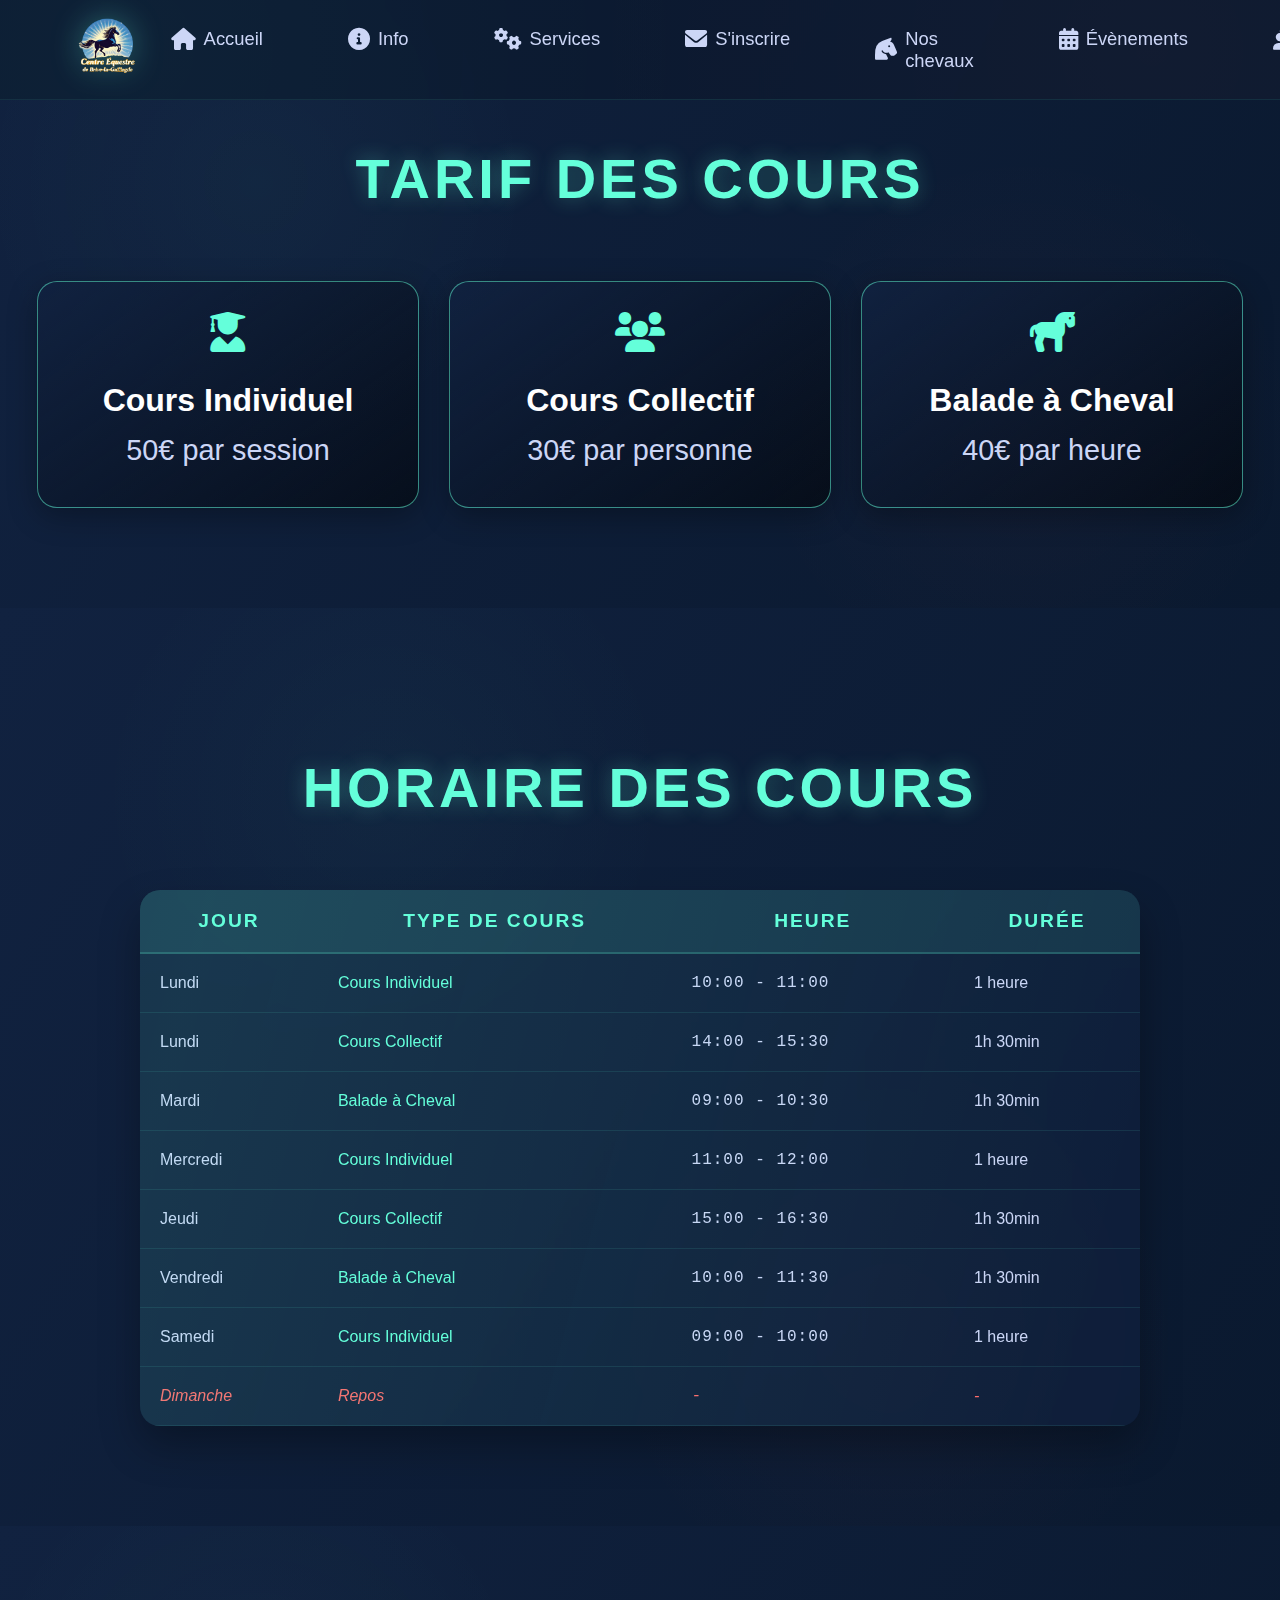
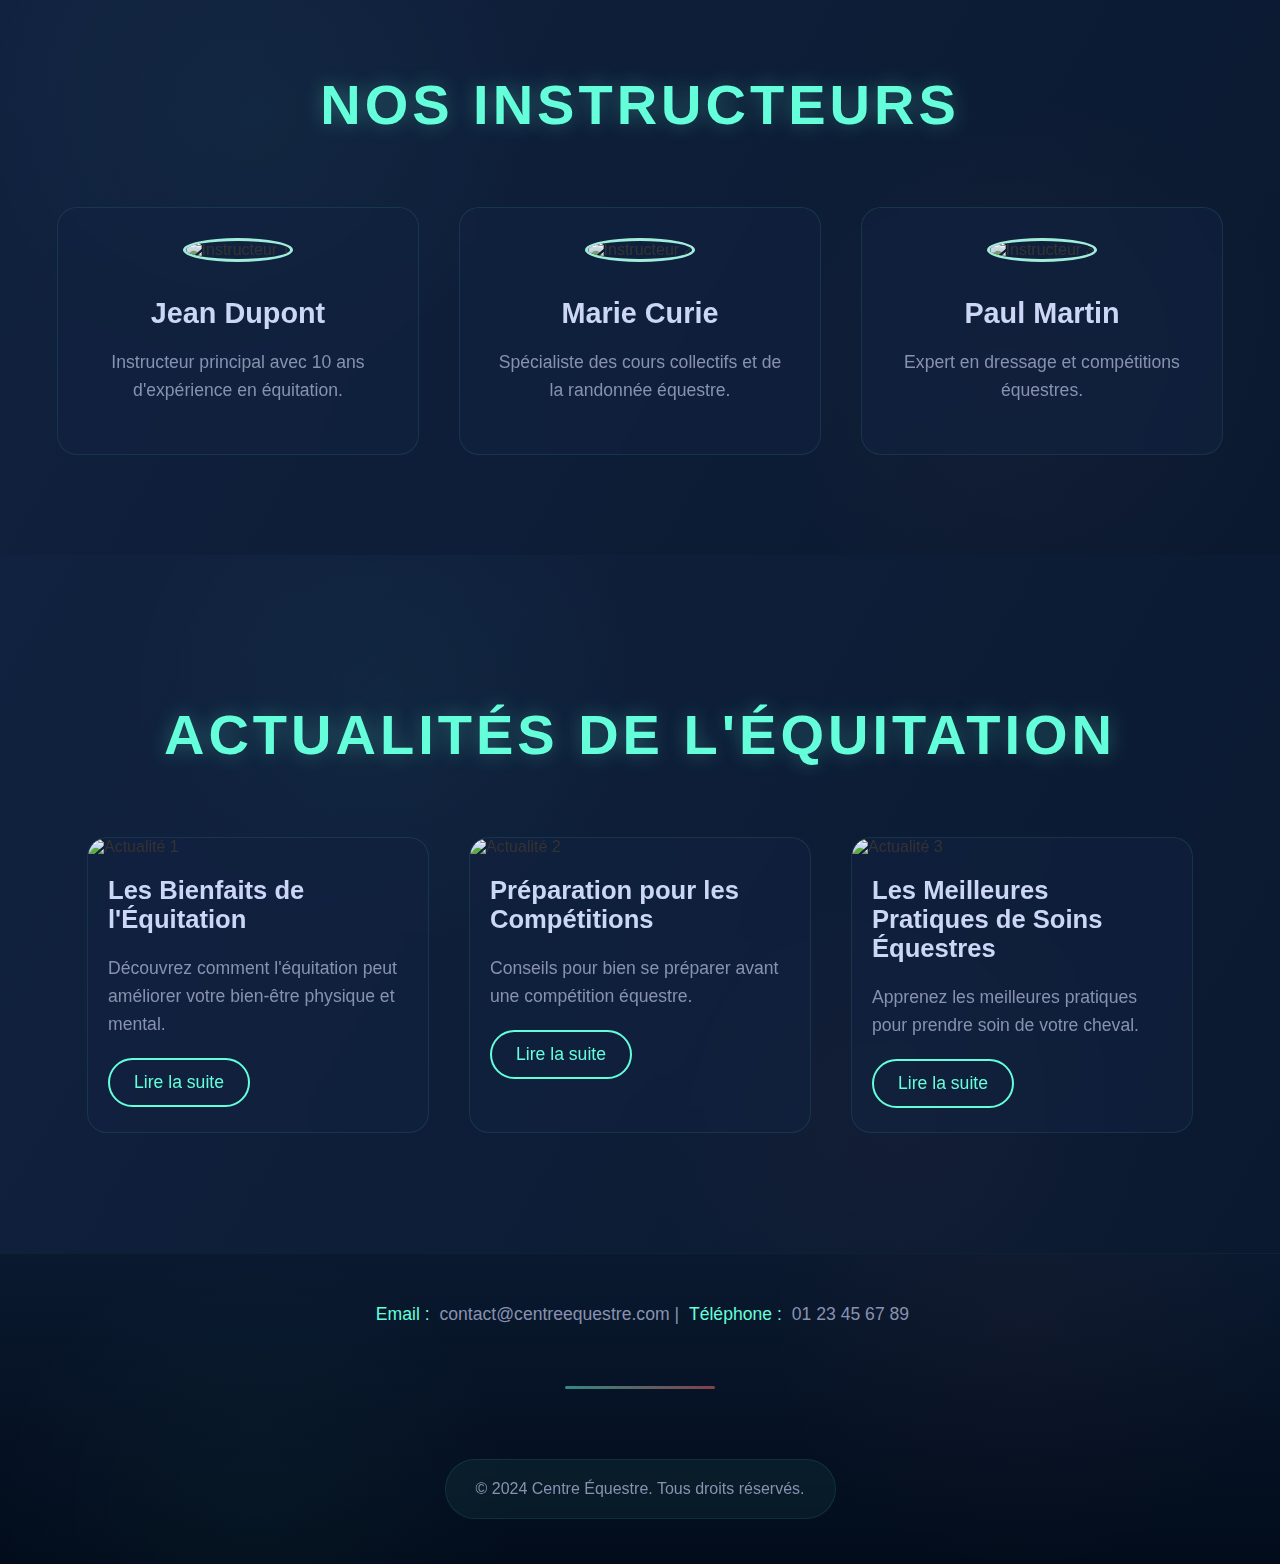
==== commit bec10ac8: "front je crois" ====
--- a/pages-front/info/info.html
+++ b/pages-front/info/info.html
@@ -6,17 +6,20 @@
     <title>Informations - Centre Équestre</title>
     <link rel="stylesheet" href="../../css/style-front.css">
     <link rel="stylesheet" href="https://cdnjs.cloudflare.com/ajax/libs/font-awesome/6.0.0-beta3/css/all.min.css">
-</head>
+    <script src="../../js/script.js"></script></head>
 <body>
     <header>
         <div class="container">
-            <a href="../../index.html"><img src="../images-front/93863d47-8a92-4b31-b3c8-8f9891f6792a-removebg-preview.png" alt="Logo du Centre Équestre" class="logo"></a>
+            <a href="../../index.html"><img src="../../pages-front/images-front/93863d47-8a92-4b31-b3c8-8f9891f6792a-removebg-preview.png" alt="Logo du Centre Équestre" class="logo"></a>
             <nav>
                 <ul>
-                    <li><a href="../../index.html"><i class="fas fa-home"></i> Accueil</a></li>
-                    <li><a href="info.html"><i class="fas fa-info-circle"></i> Info</a></li>
-                    <li><a href="../services/services.html"><i class="fas fa-horse-head"></i> Services</a></li>
-                    <li><a href="../s'inscrire/s'inscrire.html"><i class="fas fa-envelope"></i> S'inscrire</a></li>
+                    <li><a href="../../index.html" onclick="playNavSound()"><i class="fas fa-home"></i> Accueil</a></li>
+                    <li><a href="info.html" onclick="playNavSound()"><i class="fas fa-info-circle"></i> Info</a></li>
+                    <li><a href="../services/services.html" onclick="playNavSound()"><i class="fas fa-cogs"></i> Services</a></li>
+                    <li><a href="../inscription/inscription.html" onclick="playNavSound()"><i class="fas fa-envelope"></i> S'inscrire</a></li>
+                    <li><a href="../cavalerie/cavalerie.php" onclick="playNavSound()"><i class="fas fa-horse-head"></i> Nos chevaux</a></li>
+                    <li><a href="../evenements/evenements.php" onclick="playNavSound()"><i class="fas fa-calendar-alt"></i> Évènements</a></li>
+                    <li><a href="../cours/cours.php" onclick="playNavSound()"><i class="fas fa-chalkboard-teacher"></i> Cours</a></li>
                 </ul>
             </nav>
         </div>
--- a/css/style-front.css
+++ b/css/style-front.css
@@ -5,7 +5,7 @@
     padding: 0;
     background-color: #f0f4f8;
     color: #333;
-    transition: background-color 0.3s ease;
+    transition: background-color 0.6s ease;
 }
 
 .container {
@@ -100,7 +100,7 @@
         rgba(100, 255, 218, 0.8) 0%,
         transparent 70%);
     opacity: 0;
-    transition: opacity 0.3s ease;
+    transition: opacity 0.6s ease;
     transform: scale(0.5);
     z-index: -1;
 }
@@ -729,6 +729,8 @@
     transition: all 0.4s cubic-bezier(0.4, 0, 0.2, 1);
     opacity: 0;
     z-index: 10;
+    border: 2px solid rgba(255, 255, 255, 0.3);
+    overflow: hidden;
 }
 
 .prev { left: 40px; }
@@ -841,7 +843,7 @@
     font-size: 1.1em;
     text-align: center;
     line-height: 1.8;
-    transition: all 0.3s ease;
+    transition: all 0.6s ease;
     position: relative;
 }
 
@@ -867,7 +869,7 @@
     background: linear-gradient(90deg, #64ffda, transparent);
     transform: scaleX(0);
     transform-origin: left;
-    transition: transform 0.3s ease;
+    transition: transform 0.6s ease;
 }
 
 footer p:hover span::after {
@@ -882,7 +884,7 @@
     border-radius: 2px;
     margin: 20px auto;
     opacity: 0.5;
-    transition: all 0.3s ease;
+    transition: all 0.6s ease;
 }
 
 footer:hover .separator {
@@ -901,7 +903,7 @@
     border-radius: 50px;
     backdrop-filter: blur(10px);
     border: 1px solid rgba(100, 255, 218, 0.1);
-    transition: all 0.3s ease;
+    transition: all 0.6s ease;
 }
 
 footer .copyright:hover {
@@ -928,7 +930,7 @@
 footer a {
     color: #64ffda;
     text-decoration: none;
-    transition: all 0.3s ease;
+    transition: all 0.6s ease;
     position: relative;
     padding: 5px 10px;
 }
@@ -1429,37 +1431,160 @@
     font-style: italic; /* Italique pour les citations */
 }
 
+/* Section Tarif des Cours */
+.pricing {
+    padding: 100px 20px;
+    background: linear-gradient(120deg, #112240 0%, #0a192f 100%);
+    position: relative;
+    overflow: hidden;
+}
+
+/* Effet de fond animé */
+.pricing::before {
+    content: '';
+    position: absolute;
+    top: 0;
+    left: 0;
+    right: 0;
+    bottom: 0;
+    background: 
+        radial-gradient(circle at 20% 30%, rgba(100, 255, 218, 0.03) 0%, transparent 25%),
+        radial-gradient(circle at 80% 70%, rgba(255, 107, 107, 0.03) 0%, transparent 25%);
+    animation: pricingShift 15s infinite alternate;
+}
+
+.pricing h2 {
+    color: #64ffda;
+    font-size: 3.5em;
+    text-align: center;
+    margin-bottom: 70px;
+    text-transform: uppercase;
+    letter-spacing: 4px;
+    position: relative;
+    text-shadow: 0 0 20px rgba(100, 255, 218, 0.3);
+}
+
 .pricing-table {
-    display: flex; /* Utiliser flexbox pour aligner les éléments */
+    display: flex; /* Utiliser flexbox pour aligner les éléments sur la même ligne */
     justify-content: center; /* Centrer les éléments */
-    flex-wrap: wrap; /* Permettre aux éléments de passer à la ligne */
-    margin: 20px 0; /* Marge autour de la table de prix */
-}
-
+    gap: 30px; /* Espacement entre les cartes */
+    flex-wrap: wrap; /* Permettre aux éléments de passer à la ligne si nécessaire */
+}
+
+/* Carte de prix */
 .pricing-item {
-    background: #f1f1f1; /* Fond gris clair pour chaque élément */
-    border-radius: 10px; /* Coins arrondis */
-    padding: 20px; /* Espacement interne */
-    margin: 15px; /* Marge entre les éléments */
-    box-shadow: 0 4px 10px rgba(0, 0, 0, 0.1); /* Ombre pour donner de la profondeur */
-    width: 250px; /* Largeur fixe pour les éléments */
+    background: linear-gradient(145deg, rgba(17, 34, 64, 0.9), rgba(0, 0, 0, 0.5)); /* Dégradé pour le fond */
+    border: 1px solid rgba(100, 255, 218, 0.5); /* Bordure plus visible */
+    border-radius: 20px; /* Coins arrondis */
+    padding: 30px; /* Espacement interne */
+    width: 320px; /* Largeur fixe pour les éléments */
     text-align: center; /* Centrer le texte */
-    transition: transform 0.3s; /* Transition pour l'effet de survol */
-}
-
+    transition: transform 0.4s ease, box-shadow 0.4s ease; /* Transition pour l'effet de survol */
+    box-shadow: 0 8px 30px rgba(0, 0, 0, 0.3); /* Ombre pour donner de la profondeur */
+    position: relative; /* Position relative pour les effets de pseudo-éléments */
+    overflow: hidden; /* Pour masquer les éléments qui débordent */
+}
+
+/* Effet au survol */
 .pricing-item:hover {
-    transform: translateY(-5px); /* Effet de levée au survol */
-}
-
+    transform: scale(1.05) rotateY(10deg); /* Légère augmentation de taille et rotation */
+    box-shadow: 0 15px 40px rgba(0, 0, 0, 0.5); /* Ombre plus marquée au survol */
+}
+
+/* Animation d'apparition */
+@keyframes priceItemAppear {
+    from {
+        opacity: 0;
+        transform: translateY(20px); /* Départ en bas */
+    }
+    to {
+        opacity: 1;
+        transform: translateY(0); /* Fin à la position normale */
+    }
+}
+
+.pricing-item {
+    animation: priceItemAppear 0.5s ease forwards; /* Animation d'apparition */
+}
+
+.pricing-item:nth-child(1) { animation-delay: 0.2s; }
+.pricing-item:nth-child(2) { animation-delay: 0.4s; }
+.pricing-item:nth-child(3) { animation-delay: 0.6s; }
+
+/* Effet de brillance LED */
+.pricing-item::after {
+    content: '';
+    position: absolute;
+    top: 0;
+    left: 0;
+    right: 0;
+    bottom: 0;
+    background: radial-gradient(circle, rgba(100, 255, 218, 0.3) 0%, transparent 70%); /* Effet de LED */
+    opacity: 0; /* Initialement invisible */
+    transition: opacity 0.4s ease; /* Transition pour l'effet de survol */
+    border-radius: 20px; /* Coins arrondis pour le pseudo-élément */
+}
+
+.pricing-item:hover::after {
+    opacity: 1; /* Rendre visible au survol */
+}
+
+/* Icône */
+.pricing-item i {
+    color: #64ffda; /* Couleur de l'icône */
+    margin-bottom: 15px; /* Espacement sous l'icône */
+    font-size: 2.5em; /* Taille de l'icône */
+    transition: transform 0.3s ease; /* Transition pour l'effet de survol */
+}
+
+.pricing-item:hover i {
+    transform: scale(1.3); /* Zoom sur l'icône au survol */
+}
+
+/* Titre du tarif */
 .pricing-item h4 {
-    margin: 0; /* Pas de marge pour le titre */
-    color: #2c3e50; /* Couleur du titre */
-}
-
+    color: #ffffff; /* Couleur du titre */
+    font-size: 2em; /* Taille du titre */
+    margin: 15px 0; /* Espacement autour du titre */
+    transition: color 0.3s ease; /* Transition pour la couleur */
+}
+
+.pricing-item:hover h4 {
+    color: #64ffda; /* Changer la couleur du titre au survol */
+}
+
+/* Prix */
 .pricing-item p {
-    margin: 5px 0; /* Espacement autour des paragraphes */
-    color: #555; /* Couleur du texte */
-    font-size: 1.1em; /* Taille du texte */
+    color: #ccd6f6; /* Couleur du texte */
+    font-size: 1.8em; /* Taille du texte */
+    margin: 10px 0; /* Espacement autour du prix */
+    transition: color 0.3s ease; /* Transition pour la couleur */
+}
+
+.pricing-item:hover p {
+    color: #ff6b6b; /* Changer la couleur du prix au survol */
+}
+
+/* Style spécifique pour le formulaire */
+.pricing-item form {
+    position: relative;
+    z-index: 2; /* Z-index plus élevé que le parent */
+}
+
+/* Media Queries */
+@media (max-width: 768px) {
+    .pricing-table {
+        gap: 20px;
+    }
+    
+    .pricing-item {
+        width: 280px;
+        padding: 30px;
+    }
+    
+    .pricing h2 {
+        font-size: 2.5em;
+    }
 }
 
 /* Styles pour le carrousel */
@@ -1532,7 +1657,7 @@
     background-size: 400% 400%;
     animation: gradientMove 3s ease infinite;
     opacity: 0;
-    transition: opacity 0.3s ease;
+    transition: opacity 0.6s ease;
 }
 
 /* Fond intérieur */
@@ -1752,156 +1877,7 @@
     margin: 5px 0; /* Espacement autour des paragraphes */
 }
 
-/* Section Tarif des Cours */
-.pricing {
-    padding: 100px 20px;
-    background: linear-gradient(120deg, #112240 0%, #0a192f 100%);
-    position: relative;
-    overflow: hidden;
-}
-
-/* Effet de fond animé */
-.pricing::before {
-    content: '';
-    position: absolute;
-    top: 0;
-    left: 0;
-    right: 0;
-    bottom: 0;
-    background: 
-        radial-gradient(circle at 20% 30%, rgba(100, 255, 218, 0.03) 0%, transparent 25%),
-        radial-gradient(circle at 80% 70%, rgba(255, 107, 107, 0.03) 0%, transparent 25%);
-    animation: pricingShift 15s infinite alternate;
-}
-
-.pricing h2 {
-    color: #64ffda;
-    font-size: 3.5em;
-    text-align: center;
-    margin-bottom: 70px;
-    text-transform: uppercase;
-    letter-spacing: 4px;
-    position: relative;
-    text-shadow: 0 0 20px rgba(100, 255, 218, 0.3);
-}
-
-.pricing-table {
-    display: flex;
-    justify-content: center;
-    gap: 40px;
-    flex-wrap: wrap;
-    max-width: 1200px;
-    margin: 0 auto;
-}
-
-.pricing-item {
-    background: rgba(17, 34, 64, 0.6);
-    backdrop-filter: blur(10px);
-    border: 1px solid rgba(100, 255, 218, 0.1);
-    border-radius: 20px;
-    padding: 40px;
-    width: 300px;
-    text-align: center;
-    transition: all 0.5s cubic-bezier(0.34, 1.56, 0.64, 1);
-    position: relative;
-    overflow: visible; /* Changé de 'hidden' à 'visible' */
-    z-index: 1; /* Ajout d'un z-index */
-}
-
-/* Icône */
-.pricing-item i {
-    font-size: 3em;
-    color: #64ffda;
-    margin-bottom: 25px;
-    transition: all 0.5s ease;
-}
-
-/* Titre du tarif */
-.pricing-item h4 {
-    color: #ccd6f6;
-    font-size: 1.8em;
-    margin: 20px 0;
-    transition: all 0.4s ease;
-}
-
-/* Prix */
-.pricing-item p {
-    color: #64ffda;
-    font-size: 2em;
-    font-weight: bold;
-    margin: 15px 0;
-    transition: all 0.4s ease;
-}
-
-/* Effet au survol */
-.pricing-item:hover {
-    transform: translateY(-15px) scale(1.03);
-    border-color: rgba(100, 255, 218, 0.3);
-    box-shadow: 
-        0 30px 60px rgba(0, 0, 0, 0.4),
-        0 0 40px rgba(100, 255, 218, 0.2);
-}
-
-.pricing-item:hover i {
-    transform: scale(1.2);
-    color: #ff6b6b;
-}
-
-/* Animation d'apparition */
-@keyframes priceItemAppear {
-    0% {
-        opacity: 0;
-        transform: translateY(50px) scale(0.8);
-    }
-    100% {
-        opacity: 1;
-        transform: translateY(0) scale(1);
-    }
-}
-
-.pricing-item {
-    animation: priceItemAppear 0.8s cubic-bezier(0.23, 1, 0.32, 1) backwards;
-}
-
-.pricing-item:nth-child(1) { animation-delay: 0.2s; }
-.pricing-item:nth-child(2) { animation-delay: 0.4s; }
-.pricing-item:nth-child(3) { animation-delay: 0.6s; }
-
-/* Effet de brillance */
-.pricing-item::after {
-    content: '';
-    position: absolute;
-    inset: 0;
-    background: linear-gradient(
-        125deg, 
-        transparent 0%, 
-        rgba(100, 255, 218, 0.1) 30%, 
-        transparent 60%
-    );
-    border-radius: 20px;
-    opacity: 0;
-    transition: opacity 0.6s ease;
-}
-
-.pricing-item:hover::after {
-    opacity: 1;
-}
-
-/* Media Queries */
-@media (max-width: 768px) {
-    .pricing-table {
-        gap: 20px;
-    }
-    
-    .pricing-item {
-        width: 280px;
-        padding: 30px;
-    }
-    
-    .pricing h2 {
-        font-size: 2.5em;
-    }
-}
+
 
 /* Section Horaire des Cours */
 .schedule {
@@ -1972,12 +1948,12 @@
     color: #ccd6f6;
     padding: 20px;
     border-bottom: 1px solid rgba(100, 255, 218, 0.1);
-    transition: all 0.3s ease;
+    transition: all 0.6s ease;
 }
 
 /* Effet de survol sur les lignes */
 .schedule-table tbody tr {
-    transition: all 0.3s ease;
+    transition: all 0.6s ease;
 }
 
 .schedule-table tbody tr:hover {
@@ -2140,7 +2116,7 @@
     color: #ccd6f6;
     font-size: 1.8em;
     margin: 15px 0;
-    transition: color 0.3s ease;
+    transition: color 0.6s ease;
 }
 
 /* Description */
@@ -2270,7 +2246,7 @@
     color: #ccd6f6;
     font-size: 1.6em;
     margin: 20px;
-    transition: color 0.3s ease;
+    transition: color 0.6s ease;
 }
 
 .blog-post p {
@@ -2291,7 +2267,7 @@
     border-radius: 30px;
     font-size: 1.1em;
     text-decoration: none;
-    transition: all 0.3s ease;
+    transition: all 0.6s ease;
     position: relative;
     overflow: hidden;
 }
@@ -2409,7 +2385,7 @@
     background: rgba(17, 34, 64, 0.6);
     color: #ccd6f6;
     font-size: 1em;
-    transition: all 0.3s ease;
+    transition: all 0.6s ease;
 }
 
 .form-group input:focus,
@@ -2428,7 +2404,7 @@
     border-radius: 30px;
     font-size: 1.1em;
     cursor: pointer;
-    transition: all 0.3s ease;
+    transition: all 0.6s ease;
     margin-top: 20px;
 }
 
@@ -2438,11 +2414,7 @@
     box-shadow: 0 0 20px rgba(100, 255, 218, 0.4);
 }
 
-/* Style spécifique pour le formulaire */
-.pricing-item form {
-    position: relative;
-    z-index: 2; /* Z-index plus élevé que le parent */
-}
+
 
 /* Assurer que les inputs sont cliquables */
 .form-group {
@@ -2535,4 +2507,114 @@
 
 .letter {
     animation: glow 2s ease-in-out infinite;
-}+}
+
+
+
+/* Styles pour la flèche de retour en haut */
+.scroll-to-top {
+    position: fixed; /* Fixe la position */
+    bottom: 30px; /* Positionner à 30px du bas */
+    right: 30px; /* Positionner à 30px de la droite */
+    background: linear-gradient(135deg, #4a90e2, #6ab7f9); /* Dégradé bleu clair */
+    color: white; /* Couleur du texte */
+    border: none;
+    border-radius: 50%; /* Rendre la flèche ronde */
+    width: 70px; /* Largeur de la flèche */
+    height: 70px; /* Hauteur de la flèche */
+    display: flex;
+    justify-content: center;
+    align-items: center;
+    cursor: pointer; /* Curseur pointer pour le bouton */
+    box-shadow: 0 4px 15px rgba(0, 0, 0, 0.4), 0 0 20px rgba(74, 144, 226, 0.5); /* Ombre pour un effet de profondeur et effet LED */
+    transition: background 0.6s ease, transform 0.6s ease, box-shadow 0.6s ease; /* Transition pour l'effet de survol */
+    z-index: 1000; /* Assurez-vous que la flèche est au-dessus de tous les éléments */
+    display: none; /* Masquer par défaut */
+    font-size: 28px; /* Taille de l'icône */
+}
+
+/* Animation d'explosion au clic */
+@keyframes explode {
+    0% {
+        transform: scale(1);
+        opacity: 1;
+    }
+    50% {
+        transform: scale(1.5);
+        opacity: 0.7;
+    }
+    100% {
+        transform: scale(1);
+        opacity: 1;
+    }
+}
+
+/* Animation de pulsation */
+@keyframes pulse {
+    0% {
+        transform: scale(1);
+        box-shadow: 0 0 20px rgba(74, 144, 226, 0.5);
+    }
+    50% {
+        transform: scale(1.1);
+        box-shadow: 0 0 30px rgba(74, 144, 226, 1), 0 0 40px rgba(74, 144, 226, 0.5);
+    }
+    100% {
+        transform: scale(1);
+        box-shadow: 0 0 20px rgba(74, 144, 226, 0.5);
+    }
+}
+
+/* Animation de clignotement LED */
+@keyframes ledGlow {
+    0% {
+        box-shadow: 0 4px 15px rgba(74, 144, 226, 0.5);
+    }
+    50% {
+        box-shadow: 0 0 30px rgba(74, 144, 226, 1), 0 0 40px rgba(74, 144, 226, 0.5);
+    }
+    100% {
+        box-shadow: 0 4px 15px rgba(74, 144, 226, 0.5);
+    }
+}
+
+.scroll-to-top {
+    animation: ledGlow 1s infinite; /* Animation LED par défaut en bleu */
+}
+
+.scroll-to-top:hover {
+    background: linear-gradient(135deg, #ff007f, #ff7f00); /* Teinte flashy au survol */
+    transform: scale(1.1); /* Légère augmentation de la taille au survol */
+    animation: explode 0.5s ease, ledGlowRed 1s infinite; /* Animation d'explosion et clignotement LED au survol */
+}
+
+/* Animation LED rouge au survol */
+@keyframes ledGlowRed {
+    0% {
+        box-shadow: 0 4px 15px rgba(255, 0, 127, 0.5);
+    }
+    50% {
+        box-shadow: 0 0 30px rgba(255, 0, 127, 1), 0 0 40px rgba(255, 0, 127, 0.5);
+    }
+    100% {
+        box-shadow: 0 4px 15px rgba(255, 0, 127, 0.5);
+    }
+}
+
+.scroll-to-top:active {
+    animation: explode 0.5s ease; /* Animation d'explosion au clic */
+    transform: scale(0.95); /* Réduction de la taille lors du clic */
+}
+
+/* Styles pour l'icône */
+.scroll-to-top i {
+    font-size: 32px; /* Taille de l'icône */
+    transition: transform 0.6s ease; /* Transition pour l'icône */
+}
+
+.scroll-to-top:hover i {
+    transform: translateY(-5px) rotate(360deg); /* Légère élévation et rotation de l'icône au survol */
+}
+
+
+
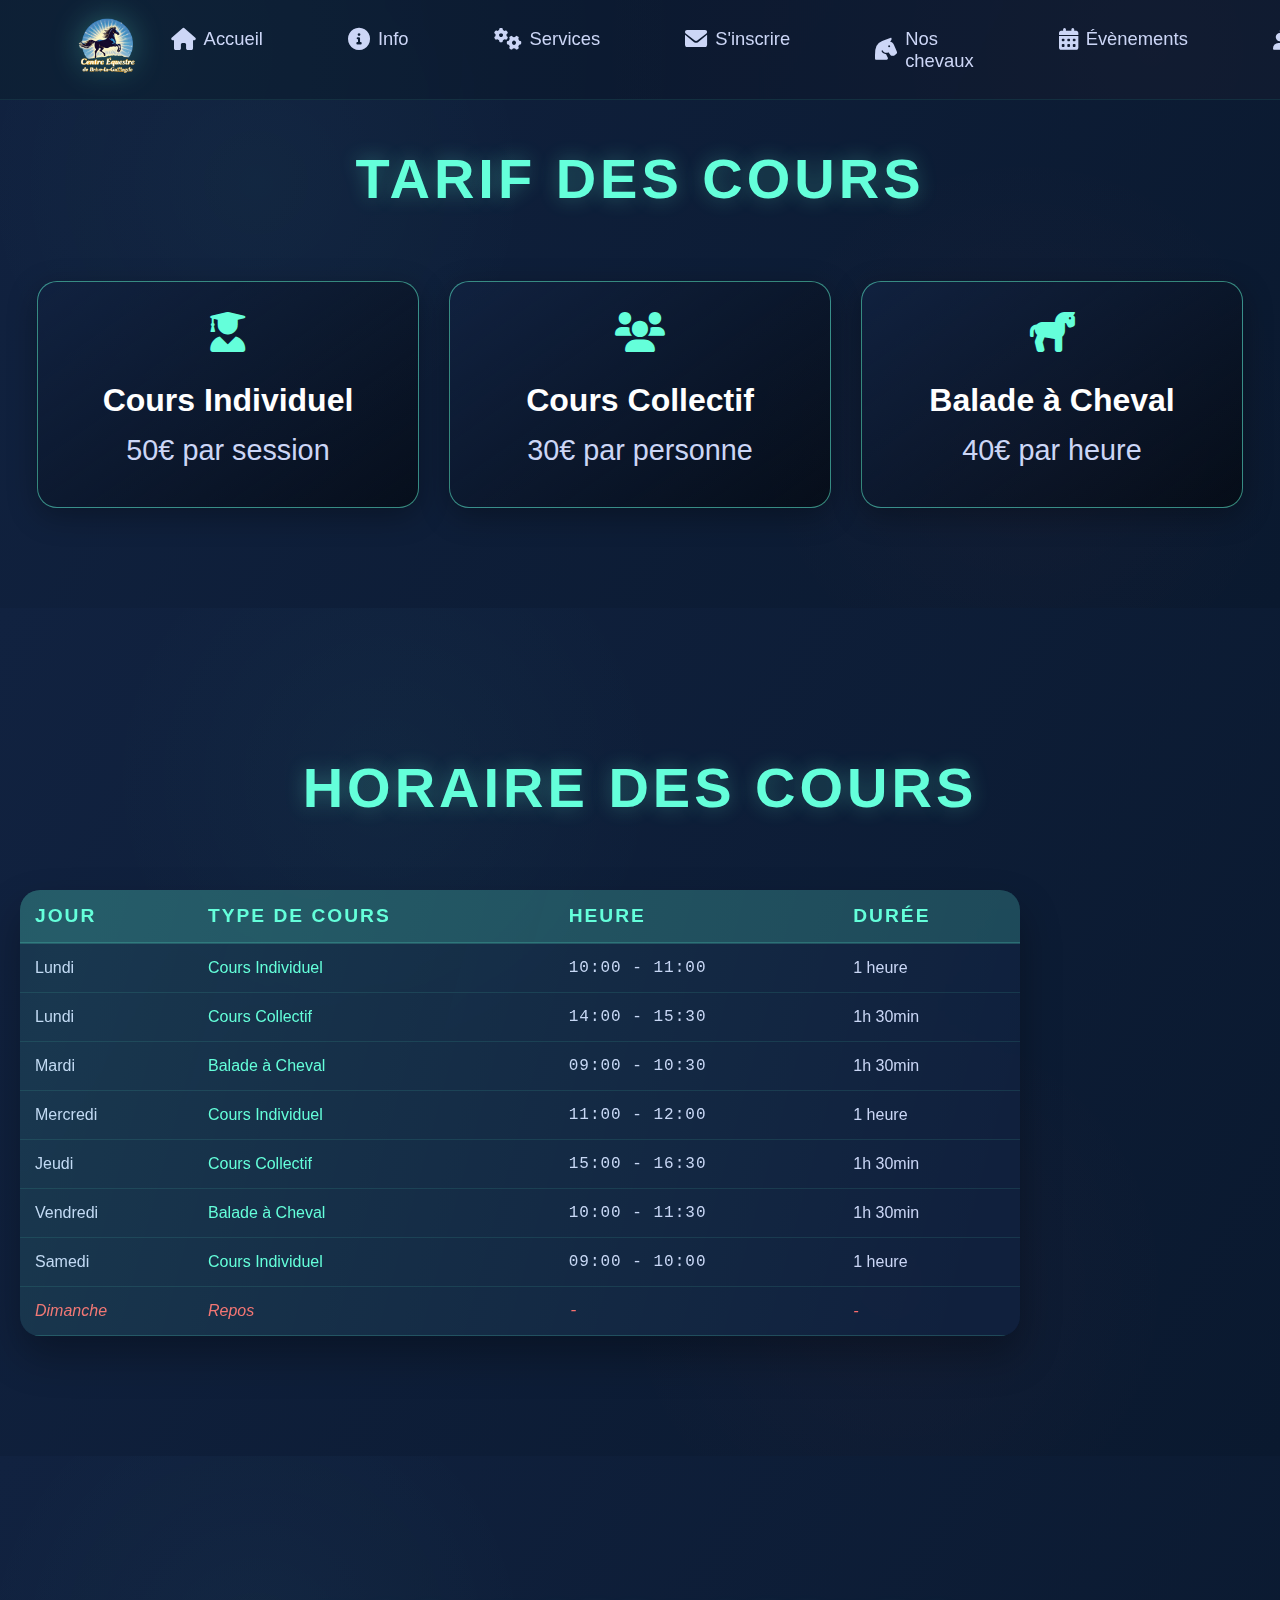
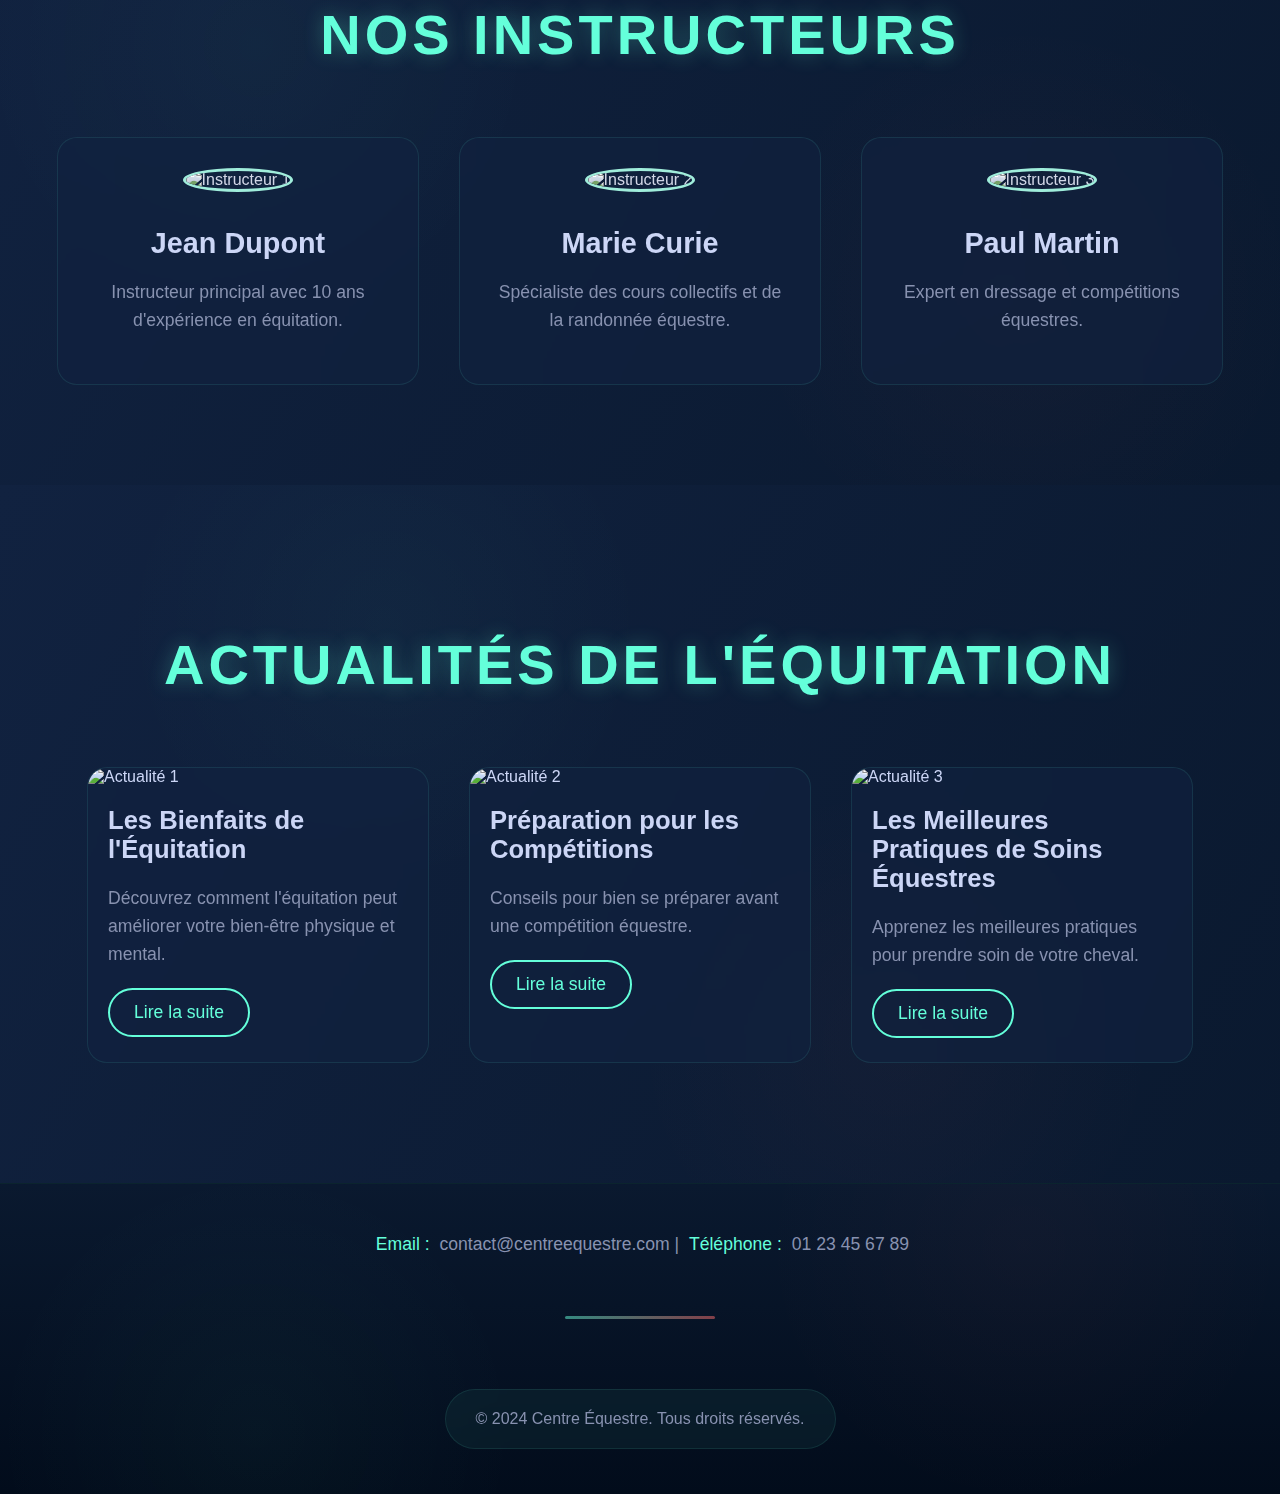
==== commit 50690b00: "Add files via upload" ====
--- a/pages-front/info/info.html
+++ b/pages-front/info/info.html
@@ -6,20 +6,21 @@
     <title>Informations - Centre Équestre</title>
     <link rel="stylesheet" href="../../css/style-front.css">
     <link rel="stylesheet" href="https://cdnjs.cloudflare.com/ajax/libs/font-awesome/6.0.0-beta3/css/all.min.css">
-    <script src="../../js/script.js"></script></head>
+    <script src="../../js/script-front.js"></script>
+</head>
 <body>
     <header>
         <div class="container">
             <a href="../../index.html"><img src="../../pages-front/images-front/93863d47-8a92-4b31-b3c8-8f9891f6792a-removebg-preview.png" alt="Logo du Centre Équestre" class="logo"></a>
             <nav>
                 <ul>
-                    <li><a href="../../index.html" onclick="playNavSound()"><i class="fas fa-home"></i> Accueil</a></li>
-                    <li><a href="info.html" onclick="playNavSound()"><i class="fas fa-info-circle"></i> Info</a></li>
-                    <li><a href="../services/services.html" onclick="playNavSound()"><i class="fas fa-cogs"></i> Services</a></li>
-                    <li><a href="../inscription/inscription.html" onclick="playNavSound()"><i class="fas fa-envelope"></i> S'inscrire</a></li>
-                    <li><a href="../cavalerie/cavalerie.php" onclick="playNavSound()"><i class="fas fa-horse-head"></i> Nos chevaux</a></li>
-                    <li><a href="../evenements/evenements.php" onclick="playNavSound()"><i class="fas fa-calendar-alt"></i> Évènements</a></li>
-                    <li><a href="../cours/cours.php" onclick="playNavSound()"><i class="fas fa-chalkboard-teacher"></i> Cours</a></li>
+                    <li><a href="../../index.html" ><i class="fas fa-home"></i> Accueil</a></li>
+                    <li><a href="info.html" ><i class="fas fa-info-circle"></i> Info</a></li>
+                    <li><a href="../services/services.html" ><i class="fas fa-cogs"></i> Services</a></li>
+                    <li><a href="../inscription/inscription.html" ><i class="fas fa-envelope"></i> S'inscrire</a></li>
+                    <li><a href="../cavalerie/cavalerie.php" ><i class="fas fa-horse-head"></i> Nos chevaux</a></li>
+                    <li><a href="../evenements/evenements.php" ><i class="fas fa-calendar-alt"></i> Évènements</a></li>
+                    <li><a href="../cours/cours.php" ><i class="fas fa-chalkboard-teacher"></i> Cours</a></li>
                 </ul>
             </nav>
         </div>
@@ -160,6 +161,7 @@
 
     </main>
 
+    <!-- Footer -->
     <footer>
         <div class="container">
             <p>
@@ -172,5 +174,10 @@
             </p>
         </div>
     </footer>
+
+    <button class="scroll-to-top" id="scroll-to-top">
+        <i class="fas fa-arrow-up"></i> <!-- Utilisation d'une icône Font Awesome -->
+    </button>
+
 </body>
 </html>
--- a/css/style-front.css
+++ b/css/style-front.css
@@ -51,28 +51,28 @@
     animation: logoExplode 0.6s ease-out;
 }
 
-/* Navigation améliorée */
+/* Ajout de styles pour les éléments de menu */
 nav ul {
     display: flex;
-    gap: 45px;
+    gap: 45px; /* Espacement entre les éléments */
     list-style: none;
     padding: 0;
     margin: 0;
 }
 
 nav a {
-    color: #ccd6f6;
-    text-decoration: none;
-    font-size: 1.15em;
-    font-weight: 500;
-    padding: 12px 20px;
-    border-radius: 12px;
-    transition: all 0.4s cubic-bezier(0.34, 1.56, 0.64, 1);
-    position: relative;
-    display: flex;
-    align-items: center;
-    gap: 8px;
-    overflow: hidden;
+    color: #ccd6f6; /* Couleur du texte */
+    text-decoration: none; /* Pas de soulignement */
+    font-size: 1.15em; /* Taille de la police */
+    font-weight: 500; /* Poids de la police */
+    padding: 12px 20px; /* Espacement interne */
+    border-radius: 12px; /* Coins arrondis */
+    transition: all 0.4s cubic-bezier(0.34, 1.56, 0.64, 1); /* Transition pour les effets */
+    position: relative; /* Position relative pour les effets */
+    display: flex; /* Flex pour aligner les icônes et le texte */
+    align-items: center; /* Alignement vertical */
+    gap: 8px; /* Espacement entre l'icône et le texte */
+    overflow: hidden; /* Masquer les débordements */
 }
 
 /* Effet d'explosion pour le logo */
@@ -175,15 +175,15 @@
     }
 }
 
-/* Effet de hover amélioré */
+/* Effets au survol des liens */
 nav a:hover {
-    color: #64ffda;
-    transform: translateY(-3px);
-    background: rgba(100, 255, 218, 0.1);
+    color: #64ffda; /* Couleur au survol */
+    transform: translateY(-3px); /* Légère élévation au survol */
+    background: rgba(100, 255, 218, 0.1); /* Fond au survol */
     box-shadow: 
-        0 0 20px rgba(100, 255, 218, 0.2),
-        0 0 40px rgba(100, 255, 218, 0.1);
-    animation: linkPulse 1s ease-in-out infinite;
+        0 0 20px rgba(100, 255, 218, 0.2), /* Ombre */
+        0 0 40px rgba(100, 255, 218, 0.1); /* Ombre */
+    animation: linkPulse 1s ease-in-out infinite; /* Animation au survol */
 }
 
 @keyframes linkPulse {
@@ -673,15 +673,76 @@
 
 /* Carrousel amélioré */
 .carousel {
+    position: relative;
     width: 100%;
-    max-width: 100%;
-    margin: 0;
-    position: relative;
+    margin-bottom: 20px;
+}
+
+.carousel-images {
+    width: 100%;
+    height: 400px;
     overflow: hidden;
-    background: rgba(17, 34, 64, 0.3);
-    backdrop-filter: blur(10px);
+    border-radius: 10px;
+}
+
+.carousel-image {
+    width: 100%;
+    height: 100%;
+    object-fit: cover;
+    border-radius: 10px;
+}
+
+.carousel-button {
+    position: absolute;
+    top: 50%;
+    transform: translateY(-50%);
+    width: 40px;
+    height: 40px;
+    background: rgba(17, 34, 64, 0.8);
     border: none;
-    box-shadow: none;
+    border-radius: 50%;
+    color: #64ffda;
+    font-size: 18px;
+    cursor: pointer;
+    display: flex;
+    align-items: center;
+    justify-content: center;
+    transition: all 0.3s ease;
+    z-index: 10;
+}
+
+.carousel-button:hover {
+    background: rgba(100, 255, 218, 0.2);
+    transform: translateY(-50%) scale(1.1);
+}
+
+.prev {
+    left: 10px;
+}
+
+.next {
+    right: 10px;
+}
+
+/* Ajustement du style modal existant */
+.horse-modal-content {
+    max-width: 800px;
+    width: 90%;
+    padding: 30px;
+}
+
+.horse-modal-info {
+    margin: 15px 0;
+    padding: 10px 0;
+    border-bottom: 1px solid rgba(100, 255, 218, 0.1);
+    display: flex;
+    justify-content: space-between;
+    align-items: center;
+}
+
+.horse-modal-info span {
+    color: #64ffda;
+    font-weight: bold;
 }
 
 .carousel:hover {
@@ -921,6 +982,7 @@
         box-shadow: 0 -5px 30px rgba(100, 255, 218, 0.1);
     }
 }
+
 
 footer {
     animation: footerGlow 4s infinite;
@@ -1987,6 +2049,7 @@
     0% { transform: scale(1); }
     100% { transform: scale(1.1); }
 }
+
 
 /* Effet de brillance sur la table */
 .schedule-table::after {
@@ -2616,5 +2679,386 @@
     transform: translateY(-5px) rotate(360deg); /* Légère élévation et rotation de l'icône au survol */
 }
 
-
-
+/* Styles pour la page des événements */
+.page-title {
+    color: #64ffda; /* Couleur du titre */
+    font-size: 2.5em; /* Taille du titre */
+    margin-bottom: 20px; /* Espacement en bas */
+    text-align: center; /* Centrer le titre */
+    text-transform: uppercase; /* Mettre en majuscules */
+    letter-spacing: 2px; /* Espacement entre les lettres */
+}
+
+.schedule-table {
+    width: 100%; /* Largeur complète */
+    border-collapse: collapse; /* Supprimer les espaces entre les cellules */
+    margin: 20px 0; /* Espacement autour du tableau */
+}
+
+.schedule-table th {
+    background-color: rgba(100, 255, 218, 0.1); /* Couleur de fond des en-têtes */
+    color: #64ffda; /* Couleur du texte des en-têtes */
+    padding: 15px; /* Espacement interne */
+    text-align: left; /* Alignement à gauche */
+    border-bottom: 2px solid rgba(100, 255, 218, 0.2); /* Bordure en bas */
+}
+
+.schedule-table td {
+    background-color: rgba(17, 34, 64, 0.6); /* Couleur de fond des cellules */
+    color: #ccd6f6; /* Couleur du texte des cellules */
+    padding: 15px; /* Espacement interne */
+    border-bottom: 1px solid rgba(100, 255, 218, 0.1); /* Bordure en bas */
+    transition: background-color 0.3s; /* Transition pour l'effet de survol */
+}
+
+.schedule-table tbody tr:hover {
+    background-color: rgba(100, 255, 218, 0.1); /* Couleur de fond au survol */
+    transform: scale(1.01); /* Légère augmentation au survol */
+}
+
+.btn {
+    background: #64ffda; /* Couleur de fond du bouton */
+    color: #0a192f; /* Couleur du texte du bouton */
+    border: none; /* Pas de bordure */
+    padding: 10px 20px; /* Espacement interne */
+    border-radius: 5px; /* Coins arrondis */
+    cursor: pointer; /* Curseur pointer */
+    transition: background 0.3s, transform 0.3s; /* Transition pour l'effet de survol */
+}
+
+.btn:hover {
+    background: #ff6b6b; /* Couleur de fond au survol */
+    transform: scale(1.05); /* Légère augmentation au survol */
+}
+
+.event-form {
+    margin-top: 30px; /* Espacement au-dessus du formulaire */
+    background: rgba(17, 34, 64, 0.7); /* Couleur de fond du formulaire */
+    padding: 20px; /* Espacement interne */
+    border-radius: 10px; /* Coins arrondis */
+    box-shadow: 0 4px 10px rgba(0, 0, 0, 0.3); /* Ombre pour le formulaire */
+}
+
+.form-group {
+    margin-bottom: 15px; /* Espacement entre les groupes de formulaire */
+}
+
+.form-group label {
+    color: #64ffda; /* Couleur des étiquettes */
+    font-weight: bold; /* Gras pour les étiquettes */
+}
+
+.form-group input,
+.form-group textarea {
+    width: 100%; /* Largeur complète */
+    padding: 10px; /* Espacement interne */
+    border: 1px solid rgba(100, 255, 218, 0.3); /* Bordure */
+    border-radius: 5px; /* Coins arrondis */
+    background: rgba(17, 34, 64, 0.8); /* Couleur de fond des champs */
+    color: #ccd6f6; /* Couleur du texte */
+    transition: border-color 0.3s; /* Transition pour l'effet de focus */
+}
+
+.form-group input:focus,
+.form-group textarea:focus {
+    border-color: #64ffda; /* Bordure au focus */
+    outline: none; /* Pas de contour */
+}
+
+/* Fond de page pour evenements.php */
+body {
+    background-color: #0a192f; /* Fond bleu sombre */
+    color: #ccd6f6; /* Couleur du texte */
+}
+
+/* Titre de la page */
+.evenements-title {
+    font-size: 2.5em; /* Taille du titre */
+    color: #64ffda; /* Couleur du titre */
+    margin-bottom: 20px; /* Espacement en bas */
+    text-align: center; /* Centrer le titre */
+    text-shadow: 0 0 10px rgba(100, 255, 218, 0.5); /* Ombre pour le titre */
+}
+
+/* Style pour le tableau des événements */
+.evenements-table {
+    width: 100%; /* Largeur du tableau */
+    border-collapse: collapse; /* Fusionner les bordures */
+    margin-top: 20px; /* Espacement en haut */
+}
+
+/* Style pour les en-têtes du tableau */
+.evenements-table th {
+    background-color: rgba(100, 255, 218, 0.1); /* Couleur de fond des en-têtes */
+    color: #64ffda; /* Couleur du texte */
+    padding: 15px; /* Espacement interne */
+    text-align: left; /* Alignement à gauche */
+    border-bottom: 2px solid rgba(100, 255, 218, 0.2); /* Bordure en bas */
+}
+
+/* Style pour les cellules du tableau */
+.evenements-table td {
+    padding: 15px; /* Espacement interne */
+    border-bottom: 1px solid rgba(100, 255, 218, 0.1); /* Bordure en bas */
+    transition: background-color 0.3s; /* Transition pour l'effet de survol */
+}
+
+/* Effet de survol pour les lignes du tableau */
+.evenements-table tbody tr:hover {
+    background-color: rgba(100, 255, 218, 0.2); /* Couleur de fond au survol */
+}
+
+/* Style pour les boutons de modification et de suppression */
+.evenements-table .modifier-btn,
+.evenements-table .btn {
+    background-color: #64ffda; /* Couleur de fond */
+    color: white; /* Couleur du texte */
+    border: none; /* Pas de bordure */
+    padding: 10px 15px; /* Espacement interne */
+    border-radius: 5px; /* Coins arrondis */
+    cursor: pointer; /* Curseur en main */
+    transition: background-color 0.3s, transform 0.3s; /* Transition pour l'effet de survol */
+}
+
+.evenements-table .modifier-btn:hover,
+.evenements-table .btn:hover {
+    background-color: #ff6b6b; /* Couleur de fond au survol */
+    transform: scale(1.05); /* Légère augmentation au survol */
+}
+
+/* Style pour le formulaire d'ajout d'événement */
+.event-form {
+    margin-top: 30px; /* Espacement en haut */
+    background: rgba(17, 34, 64, 0.8); /* Fond semi-transparent */
+    padding: 20px; /* Espacement interne */
+    border-radius: 10px; /* Coins arrondis */
+    box-shadow: 0 4px 10px rgba(0, 0, 0, 0.5); /* Ombre */
+}
+
+/* Style pour les groupes de formulaire */
+.event-form .form-group {
+    margin-bottom: 15px; /* Espacement en bas */
+}
+
+/* Style pour les labels des formulaires */
+.event-form label {
+    display: block; /* Affichage en bloc */
+    margin-bottom: 5px; /* Espacement en bas */
+    color: #64ffda; /* Couleur du texte */
+}
+
+/* Style pour les champs de saisie */
+.event-form input[type="text"],
+.event-form input[type="email"],
+.event-form input[type="tel"],
+.event-form textarea,
+.event-form select {
+    width: 100%; /* Largeur complète */
+    padding: 10px; /* Espacement interne */
+    border: 1px solid rgba(100, 255, 218, 0.3); /* Bordure */
+    border-radius: 5px; /* Coins arrondis */
+    background: rgba(17, 34, 64, 0.9); /* Couleur de fond des champs */
+    color: #ccd6f6; /* Couleur du texte */
+    transition: border-color 0.3s; /* Transition pour l'effet de focus */
+}
+
+.event-form input:focus,
+.event-form textarea:focus {
+    border-color: #64ffda; /* Bordure au focus */
+    outline: none; /* Pas de contour */
+}
+
+/* Style pour le bouton de soumission du formulaire */
+.event-form input[type="submit"] {
+    background-color: #64ffda; /* Couleur de fond */
+    color: white; /* Couleur du texte */
+    border: none; /* Pas de bordure */
+    cursor: pointer; /* Curseur en main */
+    padding: 10px 20px; /* Espacement interne */
+    border-radius: 5px; /* Coins arrondis */
+    transition: background-color 0.3s, transform 0.3s; /* Transition pour l'effet de survol */
+}
+
+.event-form input[type="submit"]:hover {
+    background-color: #ff6b6b; /* Couleur de fond au survol */
+    transform: scale(1.05); /* Légère augmentation au survol */
+}
+
+.chevaux-grid {
+    display: grid;
+    grid-template-columns: repeat(3, 400px);
+    justify-content: center;
+    gap: 3rem 2.5rem; /* Plus d'espace vertical (3rem) et horizontal (2.5rem) */
+    padding: 2rem;
+}
+
+/* Wrapper pour isoler chaque carte */
+.card-wrapper {
+    position: relative;
+    width: 350px;
+    height: 450px;
+    overflow: visible;
+}
+
+.cheval-card {
+    position: relative;
+    width: 100%;
+    height: 100%;
+    background: rgba(17, 34, 64, 0.6);
+    border-radius: 15px;
+    cursor: pointer;
+    text-align: center;
+    border: 1px solid rgba(100, 255, 218, 0.1);
+    transition: all 0.3s cubic-bezier(0.34, 1.56, 0.64, 1);
+    overflow: hidden;
+    backdrop-filter: blur(10px);
+    box-shadow: 0 20px 40px rgba(0, 0, 0, 0.3);
+}
+
+.cheval-card img {
+    width: 100%;
+    height: 350px;
+    object-fit: cover;
+    border-radius: 15px 15px 0 0;
+}
+
+.card-content {
+    padding: 20px;
+    background: rgba(17, 34, 64, 0.8);
+    color: #ccd6f6;
+    border-radius: 0 0 15px 15px;
+    transition: height 0.3s ease;
+}
+
+.cheval-card h3 {
+    color: #64ffda;
+    font-size: 1.5rem;
+    margin-bottom: 10px;
+}
+
+.hover-info {
+    opacity: 0;
+    height: 0;
+    overflow: hidden;
+    transition: all 0.3s ease;
+    color: #8892b0;
+}
+
+.card-wrapper:hover .hover-info {
+    opacity: 1;
+    height: auto;
+    margin-top: 10px;
+}
+
+.card-wrapper:hover .cheval-card {
+    transform: scale(1.05);
+    z-index: 10;
+    border-color: rgba(100, 255, 218, 0.3);
+    box-shadow: 
+        0 30px 60px rgba(0, 0, 0, 0.4),
+        0 0 40px rgba(100, 255, 218, 0.2);
+    height: 500px; /* Augmente la hauteur pour afficher les infos */
+}
+
+.hover-info p {
+    margin: 5px 0;
+    font-size: 1.1em;
+    color: #8892b0;
+}
+
+/* Responsive */
+@media (max-width: 1400px) {
+    .chevaux-grid {
+        grid-template-columns: repeat(3, 350px);
+        gap: 2.5rem 2rem;
+    }
+    .card-wrapper {
+        width: 350px;
+    }
+    .cheval-card img {
+        width: 350px;
+        height: 350px;
+    }
+}
+
+@media (max-width: 1200px) {
+    .chevaux-grid {
+        grid-template-columns: repeat(2, 350px);
+    }
+}
+
+@media (max-width: 800px) {
+    .chevaux-grid {
+        grid-template-columns: 300px;
+    }
+    .card-wrapper {
+        width: 300px;
+    }
+    .cheval-card img {
+        width: 300px;
+        height: 300px;
+    }
+}
+
+.horse-modal {
+    position: fixed;
+    top: 0;
+    left: 0;
+    width: 100%;
+    height: 100%;
+    background-color: rgba(10, 25, 47, 0.95);
+    backdrop-filter: blur(10px);
+    z-index: 2000;
+    display: flex;
+    justify-content: center;
+    align-items: center;
+    opacity: 0;
+    transition: opacity 0.3s ease-in-out;
+    overflow-y: auto;
+    padding: 40px; /* Augmenté pour plus d'espace */
+}
+
+.horse-modal-content {
+    background: rgba(17, 34, 64, 0.95);
+    border: 1px solid rgba(100, 255, 218, 0.3);
+    border-radius: 20px;
+    padding: 3rem; /* Augmenté pour plus d'espace intérieur */
+    position: relative;
+    width: 98%; /* Augmenté pour plus de largeur */
+    max-width: 1400px; /* Augmenté pour plus de largeur maximale */
+    margin: 20px auto;
+    box-shadow: 0 25px 50px -12px rgba(0, 0, 0, 0.5);
+    transform: translateY(20px);
+    transition: transform 0.3s ease-in-out;
+}
+
+.carousel-images {
+    width: 100%;
+    height: 0;
+    padding-bottom: 56.25%;
+    position: relative;
+    overflow: hidden;
+    border-radius: 0; /* Supprimé le border-radius de l'image */
+}
+
+.carousel-image {
+    position: absolute;
+    top: 0;
+    left: 0;
+    width: 100%;
+    height: 100%;
+    object-fit: contain;
+    border-radius: 0; /* Supprimé le border-radius de l'image */
+    border: none; /* Supprimé la bordure de l'image */
+}
+
+/* Ajustement pour les petits écrans */
+@media (max-width: 768px) {
+    .horse-modal-content {
+        width: 98%;
+        padding: 1.5rem;
+    }
+}
+
+
+
